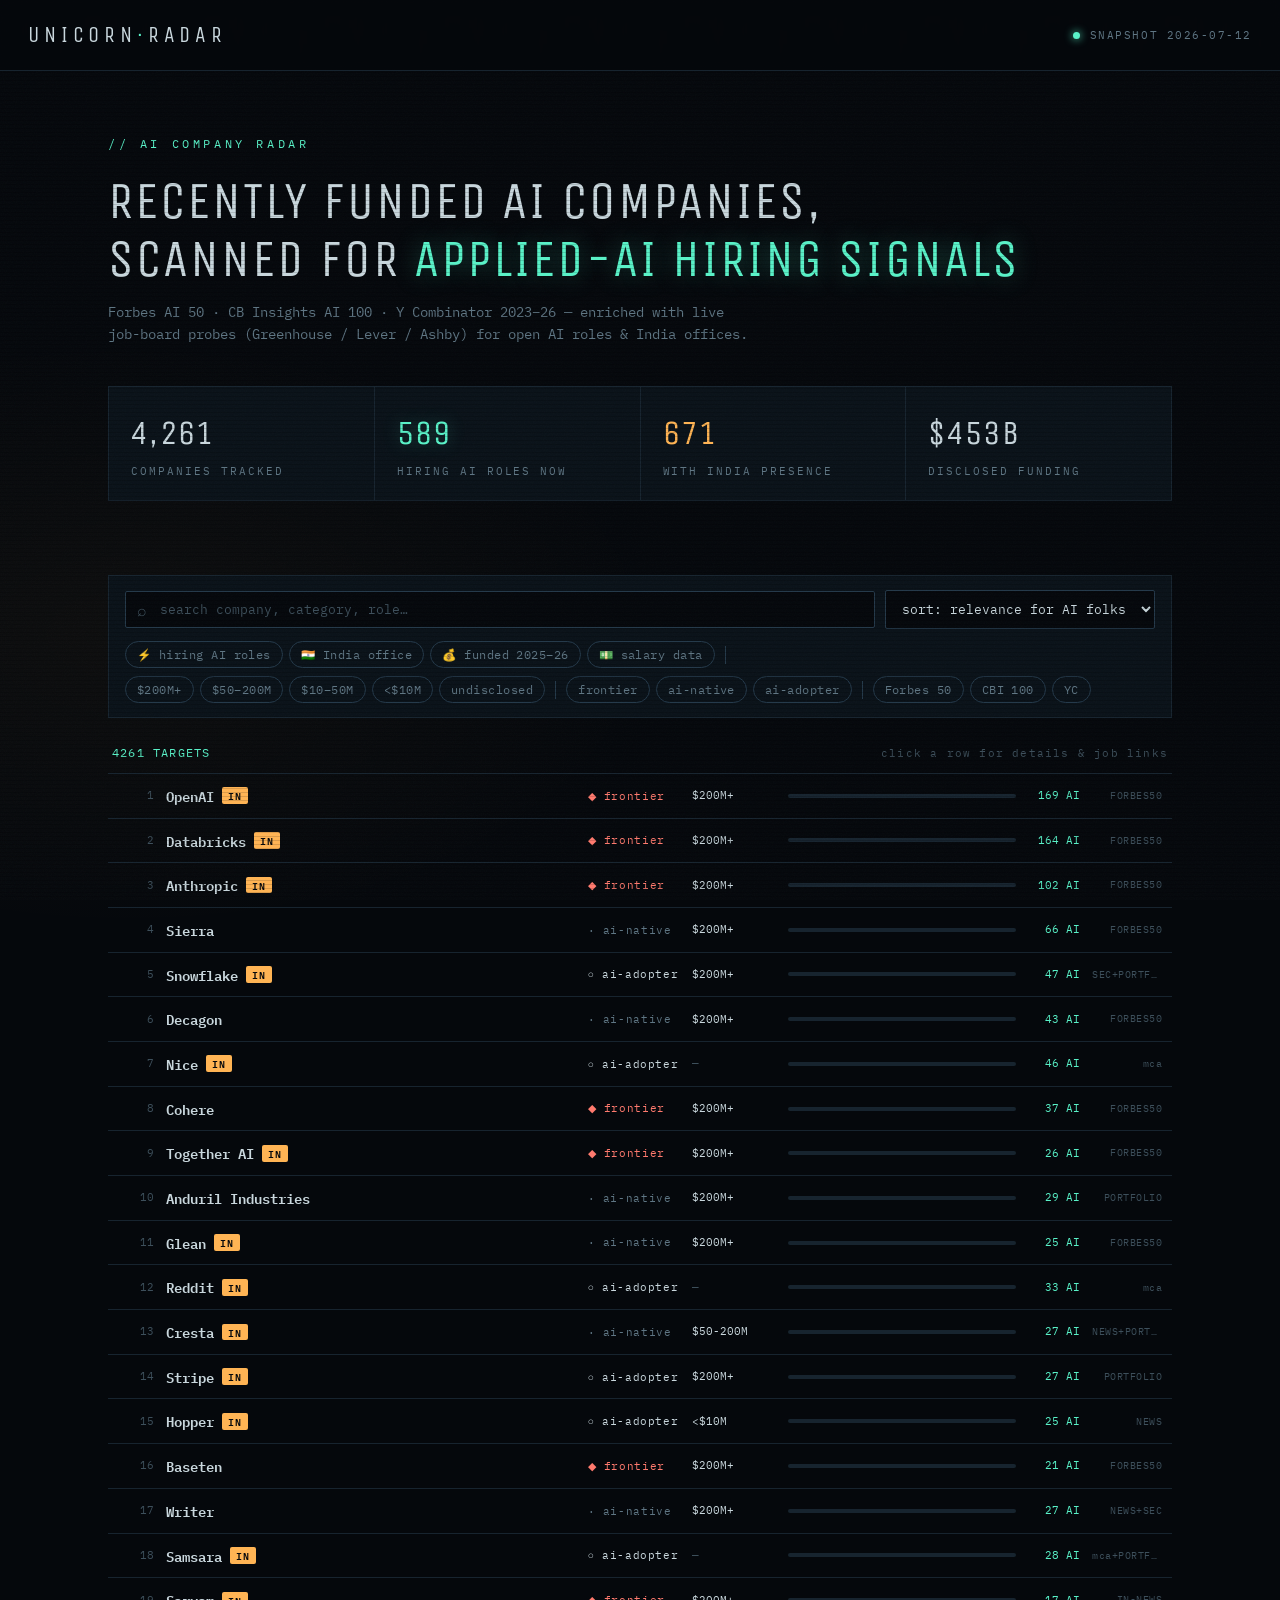
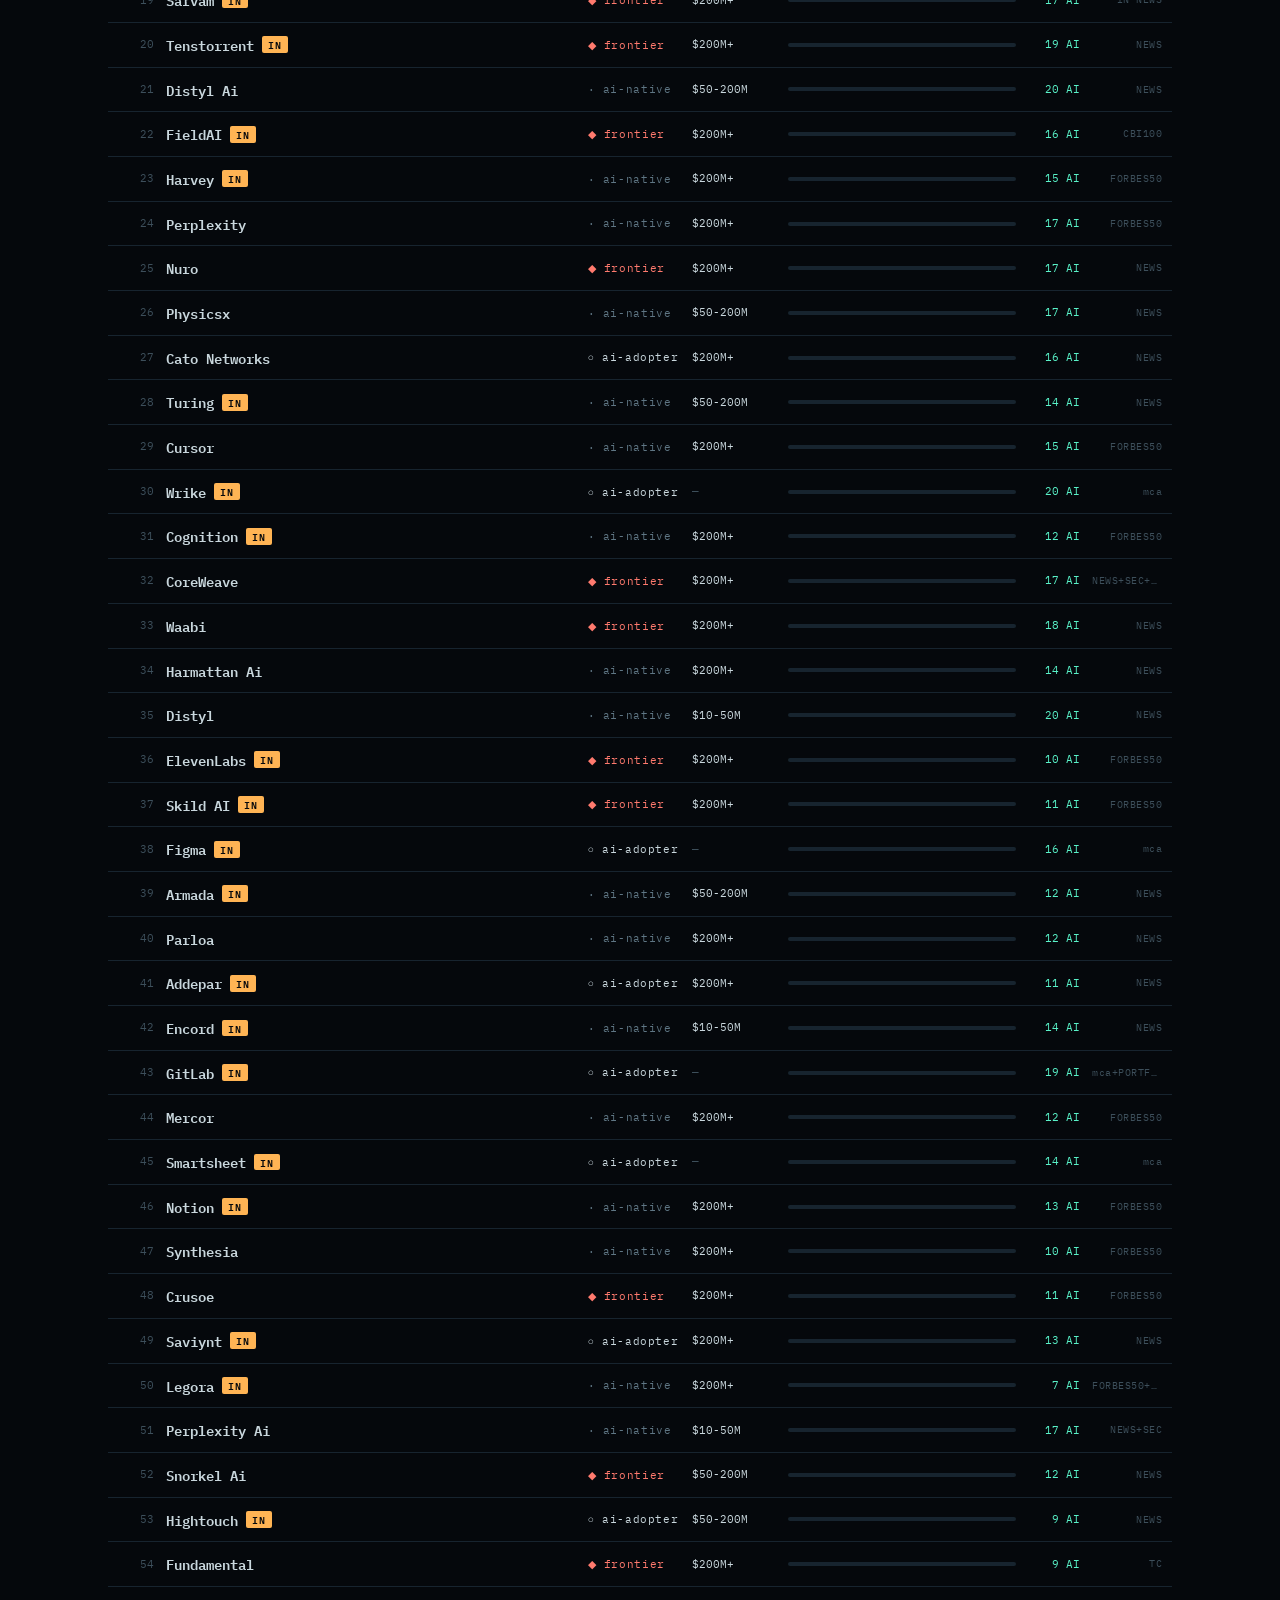
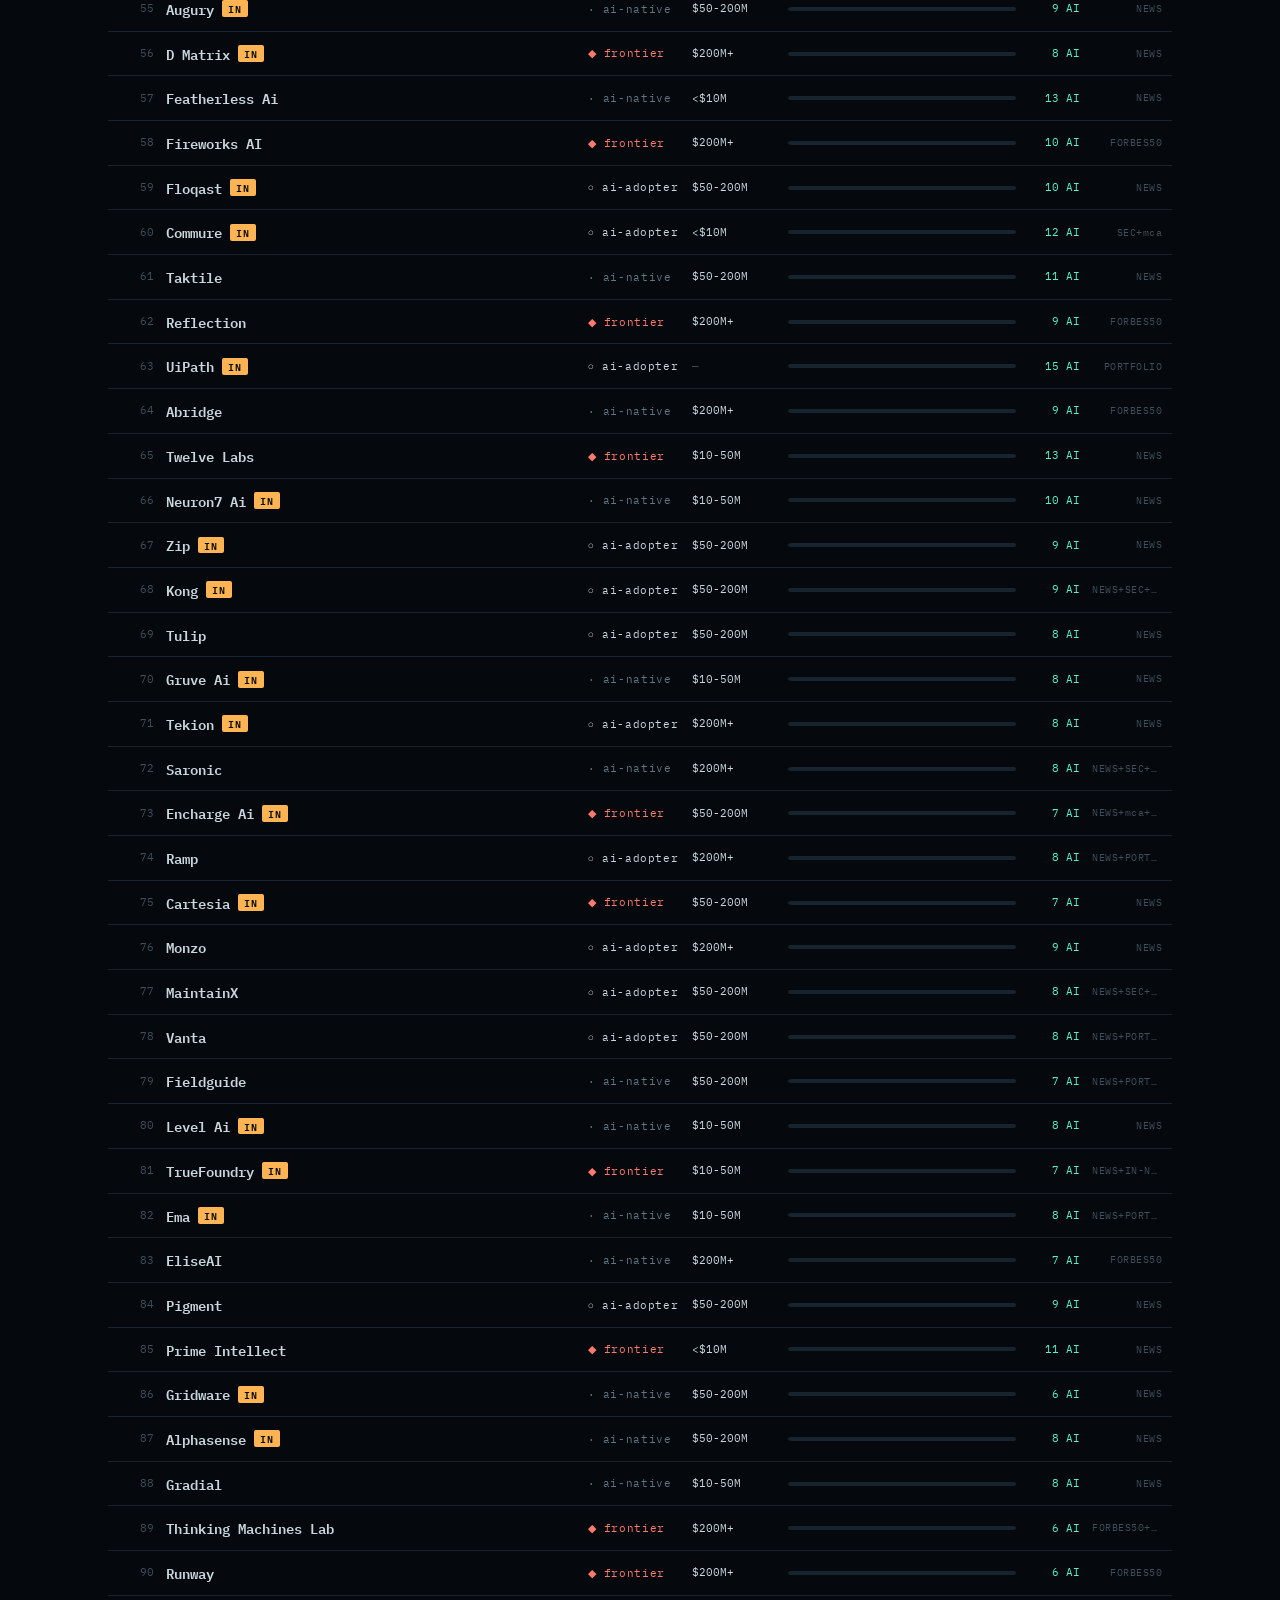
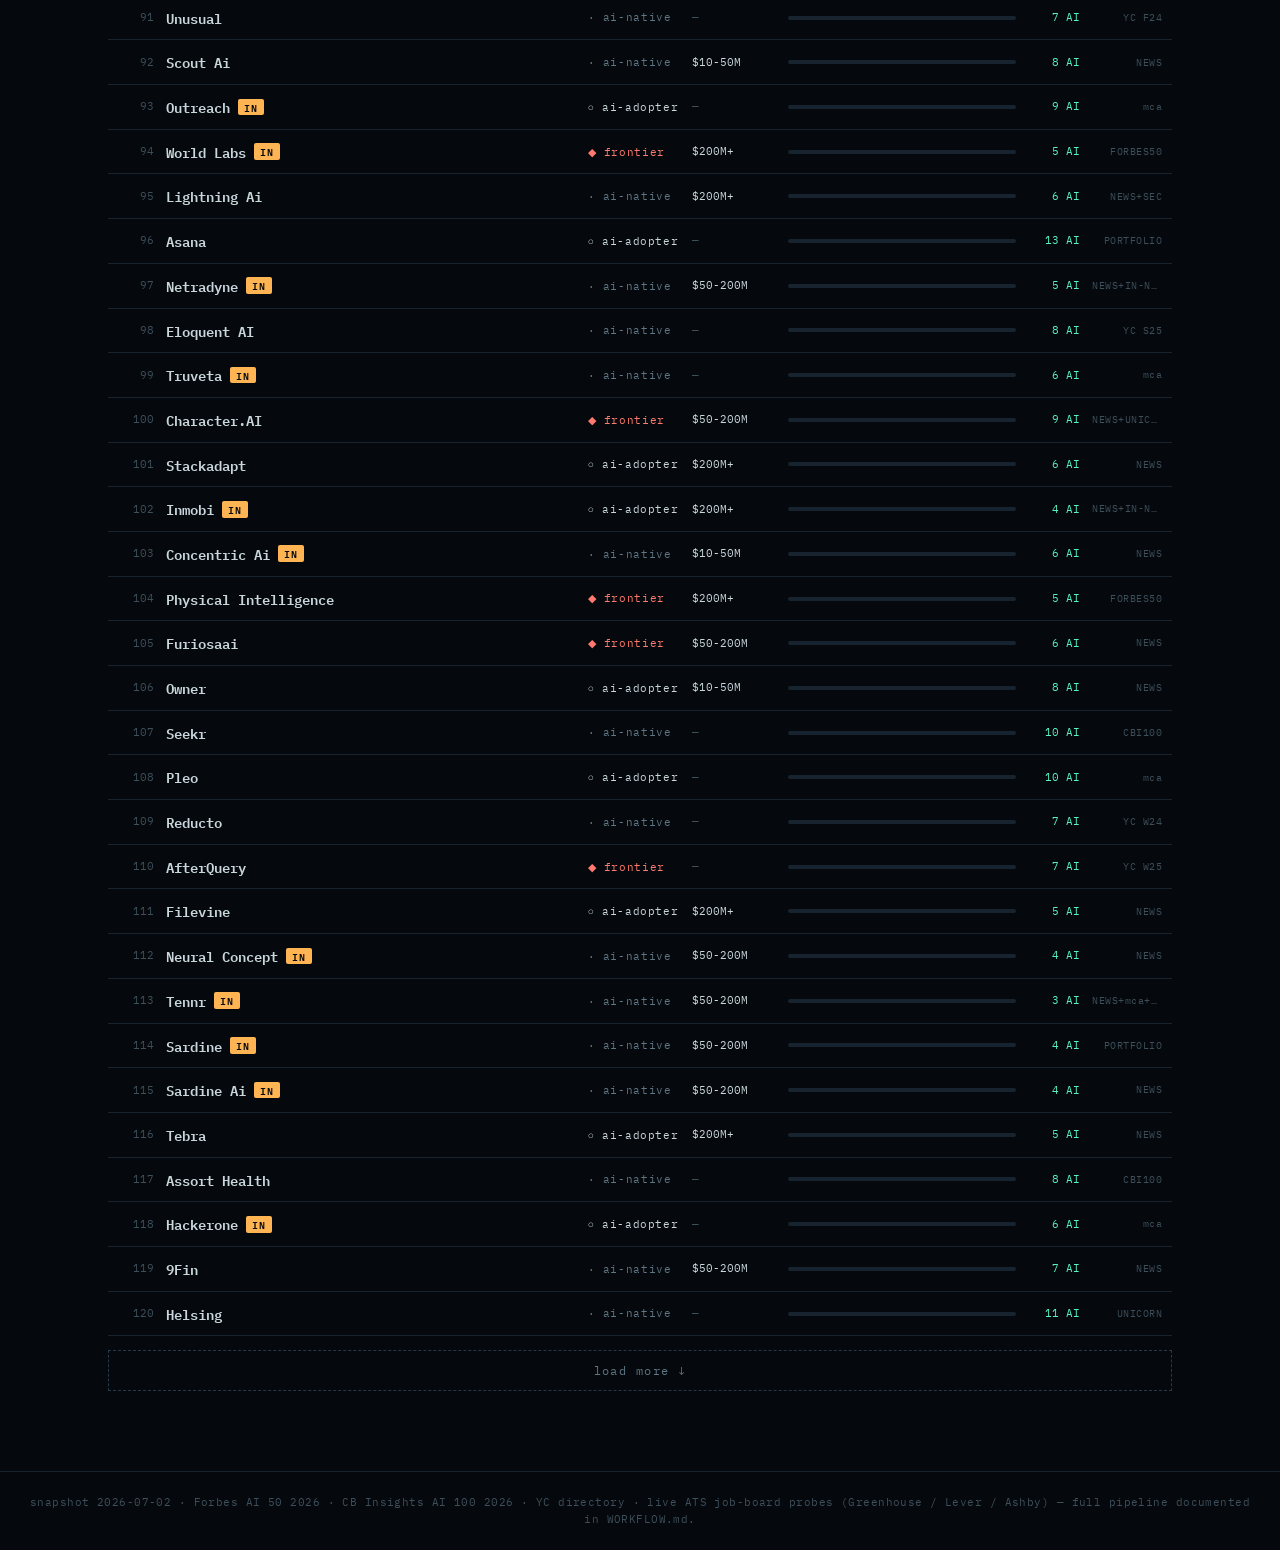
==== index.html @ 3db926ac "deploy 2026-07-12" ====
<!DOCTYPE html>
<html lang="en">
<head>
<meta charset="UTF-8">
<meta name="viewport" content="width=device-width, initial-scale=1.0">
<title>UNICORN·RADAR — funded AI companies, scanned for hiring signals</title>
<link rel="preconnect" href="https://fonts.googleapis.com">
<link rel="preconnect" href="https://fonts.gstatic.com" crossorigin>
<link href="https://fonts.googleapis.com/css2?family=Unica+One&family=IBM+Plex+Mono:ital,wght@0,300;0,400;0,500;0,600;1,400&display=swap" rel="stylesheet">
<link rel="stylesheet" href="style.css?v=af0b377">
</head>
<body>
<div class="grain" aria-hidden="true"></div>
<div class="scanline" aria-hidden="true"></div>

<header class="topbar">
  <div class="wordmark">UNICORN<span class="tick">·</span>RADAR</div>
  <div class="topbar-meta">
    <span class="pulse-dot" aria-hidden="true"></span>
    <span id="snapshot-stamp">SNAPSHOT —</span>
  </div>
</header>

<main>
  <section class="hero">
    <p class="hero-kicker">// AI COMPANY RADAR</p>
    <h1 class="hero-title">Recently funded AI companies,<br>scanned for <em>applied-AI hiring signals</em></h1>
    <p class="hero-sub">Forbes AI 50 · CB Insights AI 100 · Y Combinator 2023–26 — enriched with live
    job-board probes (Greenhouse / Lever / Ashby) for open AI roles &amp; India offices.</p>

    <div class="stats" id="stats">
      <div class="stat" style="--i:0"><div class="stat-num" data-stat="total">0</div><div class="stat-label">companies tracked</div></div>
      <div class="stat" style="--i:1"><div class="stat-num accent" data-stat="hiring_ai">0</div><div class="stat-label">hiring AI roles now</div></div>
      <div class="stat" style="--i:2"><div class="stat-num amber" data-stat="india">0</div><div class="stat-label">with India presence</div></div>
      <div class="stat" style="--i:3"><div class="stat-num" data-stat="funding">$0</div><div class="stat-label">disclosed funding</div></div>
    </div>
  </section>

  <section class="deck" aria-label="filters">
    <div class="deck-row">
      <div class="search-wrap">
        <span class="search-icon" aria-hidden="true">⌕</span>
        <input id="search" type="search" placeholder="search company, category, role…" autocomplete="off">
      </div>
      <select id="sort" aria-label="sort">
        <option value="relevance">sort: relevance for AI folks</option>
        <option value="ai_roles">sort: AI roles open</option>
        <option value="funding">sort: funding</option>
        <option value="recency">sort: freshest funding</option>
        <option value="open_roles">sort: total open roles</option>
        <option value="name">sort: name A–Z</option>
      </select>
    </div>
    <div class="deck-row chips" id="chips">
      <div class="chip-group" data-group="toggle">
        <button class="chip hot" data-key="hiring">⚡ hiring AI roles</button>
        <button class="chip amberchip" data-key="india">🇮🇳 India office</button>
        <button class="chip" data-key="fresh">💰 funded 2025–26</button>
        <button class="chip" data-key="salary">💵 salary data</button>
      </div>
      <span class="chip-sep"></span>
      <div class="chip-group" data-group="bracket">
        <button class="chip" data-key="$200M+">$200M+</button>
        <button class="chip" data-key="$50-200M">$50–200M</button>
        <button class="chip" data-key="$10-50M">$10–50M</button>
        <button class="chip" data-key="<$10M">&lt;$10M</button>
        <button class="chip" data-key="unknown">undisclosed</button>
      </div>
      <span class="chip-sep"></span>
      <div class="chip-group" data-group="tag">
        <button class="chip coral" data-key="frontier">frontier</button>
        <button class="chip" data-key="ai-native">ai-native</button>
        <button class="chip" data-key="ai-adopter">ai-adopter</button>
      </div>
      <span class="chip-sep"></span>
      <div class="chip-group" data-group="source">
        <button class="chip" data-key="forbes">Forbes 50</button>
        <button class="chip" data-key="cbinsights">CBI 100</button>
        <button class="chip" data-key="yc">YC</button>
      </div>
      <button class="chip clear" id="clear-filters" hidden>✕ clear</button>
    </div>
  </section>

  <section class="results">
    <div class="results-head">
      <span id="result-count">— targets</span>
      <span class="results-hint">click a row for details &amp; job links</span>
    </div>
    <ol id="list" class="list"></ol>
    <button id="more" class="more" hidden>load more ↓</button>
  </section>
</main>

<footer>
  <p>snapshot 2026-07-02 · Forbes AI 50 2026 · CB Insights AI 100 2026 · YC directory ·
  live ATS job-board probes (Greenhouse / Lever / Ashby) — full pipeline documented in WORKFLOW.md.</p>
</footer>

<script src="app.js?v=af0b377"></script>
</body>
</html>
---- style.css ----
/* UNICORN·RADAR — mission-control radar aesthetic */
:root {
  --bg: #05080c;
  --panel: #0a1219;
  --panel-2: #0d1721;
  --line: #17242f;
  --line-bright: #24394a;
  --text: #c9d7dd;
  --dim: #5f7684;
  --faint: #3d4f5b;
  --acc: #59f2c8;
  --acc-dim: #1e5d4e;
  --amber: #ffb454;
  --coral: #ff7a6e;
  --mono: "IBM Plex Mono", ui-monospace, monospace;
  --display: "Unica One", var(--mono);
}

* { box-sizing: border-box; margin: 0; padding: 0; }

html { color-scheme: dark; }

body {
  background: var(--bg);
  color: var(--text);
  font-family: var(--mono);
  font-size: 14px;
  line-height: 1.55;
  min-height: 100vh;
  background-image:
    radial-gradient(1200px 600px at 70% -10%, rgba(89, 242, 200, .055), transparent 60%),
    radial-gradient(900px 500px at 10% 10%, rgba(255, 180, 84, .035), transparent 60%);
}

/* atmosphere */
.grain {
  position: fixed; inset: 0; pointer-events: none; z-index: 3; opacity: .5;
  background-image: url("data:image/svg+xml,%3Csvg xmlns='http://www.w3.org/2000/svg' width='120' height='120'%3E%3Cfilter id='n'%3E%3CfeTurbulence type='fractalNoise' baseFrequency='0.9' numOctaves='2'/%3E%3C/filter%3E%3Crect width='120' height='120' filter='url(%23n)' opacity='0.05'/%3E%3C/svg%3E");
}
.scanline {
  position: fixed; inset: 0; pointer-events: none; z-index: 2;
  background: repeating-linear-gradient(0deg, transparent 0 3px, rgba(0,0,0,.14) 3px 4px);
}

/* top bar */
.topbar {
  display: flex; justify-content: space-between; align-items: center;
  padding: 18px 28px;
  border-bottom: 1px solid var(--line);
  position: sticky; top: 0; z-index: 5;
  background: color-mix(in srgb, var(--bg) 86%, transparent);
  backdrop-filter: blur(8px);
}
.wordmark {
  font-family: var(--display);
  font-size: 22px; letter-spacing: .22em; color: var(--text);
}
.wordmark .tick { color: var(--acc); }
.topbar-meta { display: flex; align-items: center; gap: 10px; color: var(--dim); font-size: 11px; letter-spacing: .14em; }
.pulse-dot {
  width: 7px; height: 7px; border-radius: 50%; background: var(--acc);
  box-shadow: 0 0 8px var(--acc);
  animation: pulse 2.2s ease-in-out infinite;
}
@keyframes pulse { 50% { opacity: .25; box-shadow: 0 0 2px var(--acc); } }

main { max-width: 1120px; margin: 0 auto; padding: 0 28px 80px; }

/* hero */
.hero { padding: 64px 0 40px; }
.hero-kicker {
  color: var(--acc); font-size: 12px; letter-spacing: .3em;
  animation: rise .6s ease both;
}
.hero-title {
  font-family: var(--display);
  font-weight: 400;
  font-size: clamp(30px, 4.6vw, 52px);
  line-height: 1.12;
  letter-spacing: .04em;
  margin: 18px 0 14px;
  text-transform: uppercase;
  animation: rise .6s .08s ease both;
}
.hero-title em {
  font-style: normal; color: var(--acc);
  text-shadow: 0 0 24px rgba(89, 242, 200, .35);
}
.hero-sub { color: var(--dim); max-width: 640px; animation: rise .6s .16s ease both; }

@keyframes rise { from { opacity: 0; transform: translateY(14px); } }

/* stats */
.stats {
  display: grid; grid-template-columns: repeat(4, 1fr); gap: 1px;
  background: var(--line); border: 1px solid var(--line);
  margin-top: 40px;
}
.stat {
  background: var(--panel); padding: 20px 22px;
  animation: rise .5s calc(.25s + var(--i) * .09s) ease both;
}
.stat-num {
  font-family: var(--display); font-size: 34px; letter-spacing: .04em;
  color: var(--text); font-variant-numeric: tabular-nums;
}
.stat-num.accent { color: var(--acc); text-shadow: 0 0 18px rgba(89,242,200,.3); }
.stat-num.amber { color: var(--amber); }
.stat-label { color: var(--dim); font-size: 11px; letter-spacing: .18em; text-transform: uppercase; margin-top: 4px; }

/* control deck */
.deck {
  border: 1px solid var(--line); background: var(--panel);
  padding: 14px 16px; margin-top: 34px;
  display: flex; flex-direction: column; gap: 12px;
}
.deck-row { display: flex; gap: 10px; align-items: center; flex-wrap: wrap; }
.search-wrap { position: relative; flex: 1; min-width: 220px; }
.search-icon { position: absolute; left: 12px; top: 50%; transform: translateY(-50%); color: var(--faint); font-size: 16px; }
input[type="search"], select {
  width: 100%; background: var(--bg); border: 1px solid var(--line-bright);
  color: var(--text); font-family: var(--mono); font-size: 13px;
  padding: 9px 12px 9px 34px; outline: none; border-radius: 2px;
  transition: border-color .18s, box-shadow .18s;
}
select { width: auto; padding-left: 12px; cursor: pointer; }
input[type="search"]:focus, select:focus {
  border-color: var(--acc); box-shadow: 0 0 0 1px var(--acc-dim), 0 0 18px rgba(89,242,200,.12);
}
input::placeholder { color: var(--faint); }

.chips { row-gap: 8px; }
.chip-group { display: flex; gap: 6px; flex-wrap: wrap; }
.chip-sep { width: 1px; height: 18px; background: var(--line-bright); }
.chip {
  background: transparent; border: 1px solid var(--line-bright); color: var(--dim);
  font-family: var(--mono); font-size: 11.5px; letter-spacing: .04em;
  padding: 5px 11px; cursor: pointer; border-radius: 999px;
  transition: all .16s;
}
.chip:hover { color: var(--text); border-color: var(--dim); }
.chip.on { color: var(--bg); background: var(--acc); border-color: var(--acc); font-weight: 600; }
.chip.amberchip.on { background: var(--amber); border-color: var(--amber); }
.chip.coral.on { background: var(--coral); border-color: var(--coral); }
.chip.clear { border-color: transparent; color: var(--coral); }

/* results */
.results { margin-top: 26px; }
.results-head {
  display: flex; justify-content: space-between; align-items: baseline;
  padding: 0 4px 10px; color: var(--dim); font-size: 12px; letter-spacing: .1em;
}
#result-count { color: var(--acc); }
.results-hint { color: var(--faint); font-size: 11px; }

.list { list-style: none; border-top: 1px solid var(--line); }
.row {
  border-bottom: 1px solid var(--line);
  animation: rise .35s ease both;
}
.row-main {
  display: grid;
  grid-template-columns: 34px minmax(150px, 1.4fr) 92px 84px minmax(120px, 1fr) 70px;
  gap: 12px; align-items: center;
  padding: 11px 10px;
  cursor: pointer;
  transition: background .15s, box-shadow .15s;
  border-left: 2px solid transparent;
}
.row-main:hover {
  background: var(--panel);
  border-left-color: var(--acc);
  box-shadow: inset 0 0 30px rgba(89,242,200,.03);
}
.row.open .row-main { background: var(--panel-2); border-left-color: var(--acc); }

.rank { color: var(--faint); font-size: 11px; text-align: right; }
.cname { display: flex; align-items: center; gap: 8px; min-width: 0; }
.cname b { font-weight: 600; color: var(--text); white-space: nowrap; overflow: hidden; text-overflow: ellipsis; }
.badge-in {
  font-size: 9.5px; letter-spacing: .08em; color: var(--bg); background: var(--amber);
  padding: 1px 6px; border-radius: 2px; font-weight: 600; flex: none;
}
.tag { font-size: 10.5px; letter-spacing: .06em; }
.tag.frontier { color: var(--coral); }
.tag.ai-native { color: var(--dim); }
.bracket { font-size: 11px; color: var(--text); }
.bracket.b-unknown { color: var(--faint); }

.signal { display: flex; align-items: center; gap: 8px; }
.signal-bar { flex: 1; height: 4px; background: var(--line); border-radius: 2px; overflow: hidden; }
.signal-fill {
  height: 100%; background: linear-gradient(90deg, var(--acc-dim), var(--acc));
  box-shadow: 0 0 8px rgba(89,242,200,.5); border-radius: 2px;
}
.signal-n { font-size: 11px; color: var(--acc); min-width: 56px; text-align: right; }
.signal-n.zero { color: var(--faint); }
.src { color: var(--faint); font-size: 10px; letter-spacing: .05em; text-align: right; white-space: nowrap; overflow: hidden; text-overflow: ellipsis; }

/* row detail */
.row-detail {
  display: none;
  padding: 4px 12px 18px 56px;
  color: var(--dim); font-size: 12.5px;
}
.row.open .row-detail { display: block; animation: rise .25s ease both; }
.row-detail .desc { color: var(--text); max-width: 720px; }
.row-detail .meta-line { margin-top: 6px; color: var(--dim); }
.row-detail .roles { margin-top: 8px; color: var(--acc); max-width: 720px; }
.row-detail .actions { margin-top: 12px; display: flex; gap: 10px; flex-wrap: wrap; }
.btn {
  display: inline-block; text-decoration: none;
  font-family: var(--mono); font-size: 11.5px; letter-spacing: .08em;
  padding: 7px 14px; border-radius: 2px;
  border: 1px solid var(--acc); color: var(--acc);
  transition: all .15s;
}
.btn:hover { background: var(--acc); color: var(--bg); box-shadow: 0 0 18px rgba(89,242,200,.35); }
.btn.ghost { border-color: var(--line-bright); color: var(--dim); }
.btn.ghost:hover { background: var(--panel-2); color: var(--text); box-shadow: none; }

.more {
  display: block; width: 100%; margin-top: 14px;
  background: transparent; border: 1px dashed var(--line-bright); color: var(--dim);
  font-family: var(--mono); font-size: 12px; letter-spacing: .12em;
  padding: 12px; cursor: pointer; transition: all .15s;
}
.more:hover { color: var(--acc); border-color: var(--acc-dim); }

.empty { padding: 48px 0; text-align: center; color: var(--faint); letter-spacing: .1em; }

footer {
  border-top: 1px solid var(--line);
  padding: 22px 28px; color: var(--faint); font-size: 11px; letter-spacing: .04em;
  text-align: center;
}
footer a { color: var(--dim); }

@media (max-width: 760px) {
  .stats { grid-template-columns: repeat(2, 1fr); }
  .row-main { grid-template-columns: 24px 1fr 90px; }
  .tag, .src { display: none; }
  .signal { grid-column: 2 / -1; }
  .row-detail { padding-left: 14px; }
  .hero { padding-top: 40px; }
}
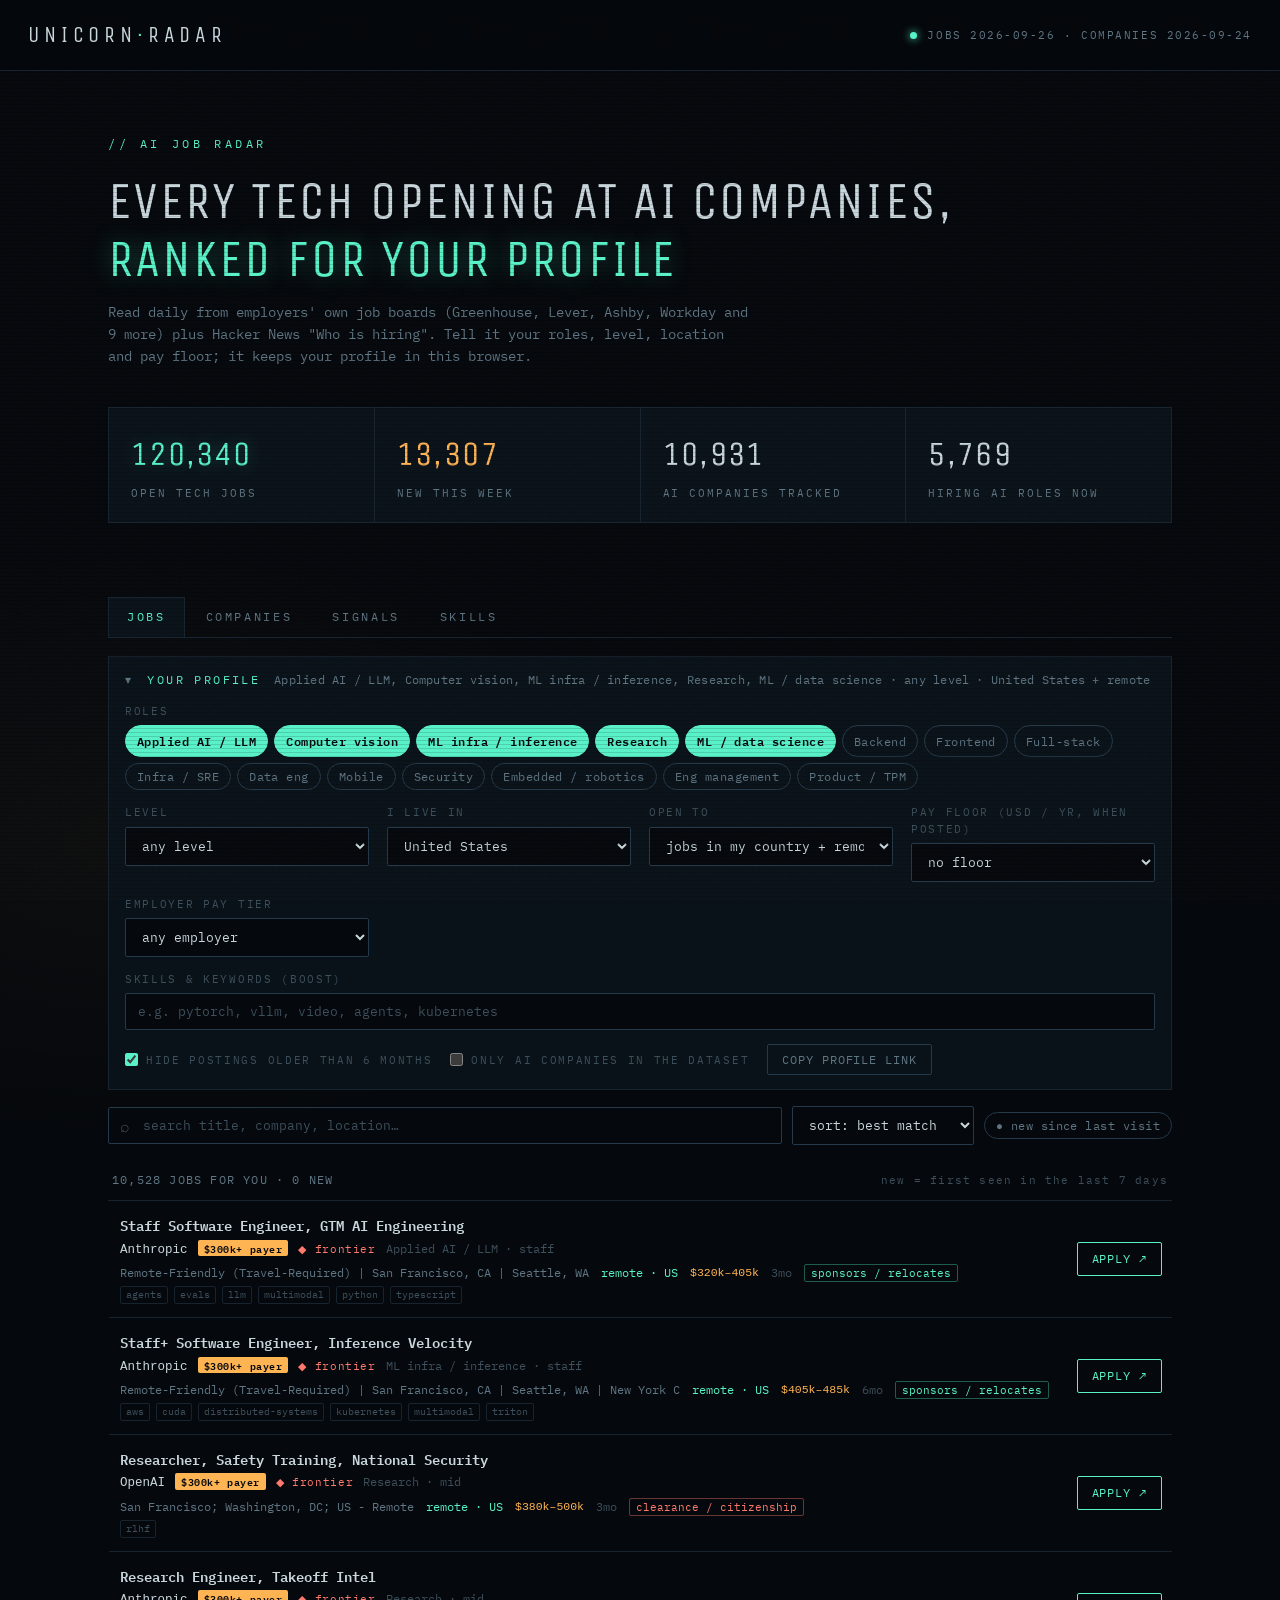
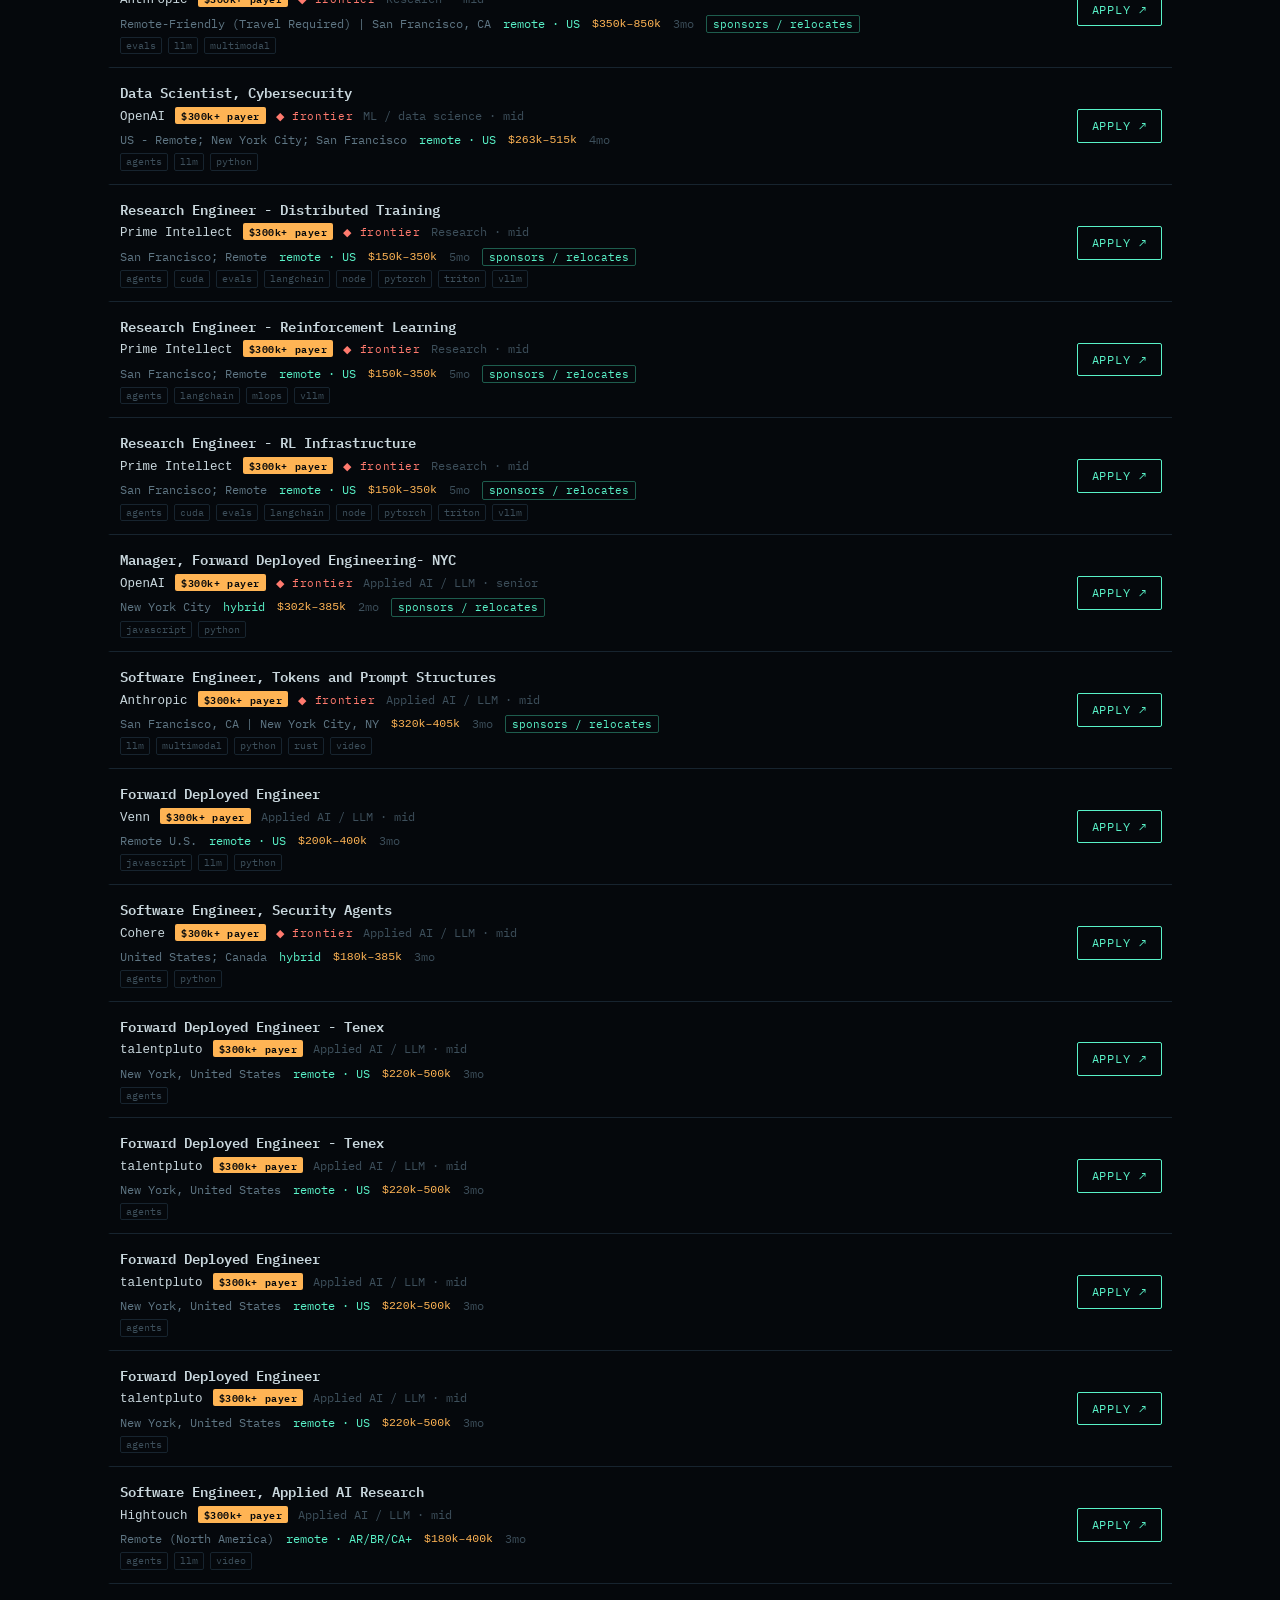
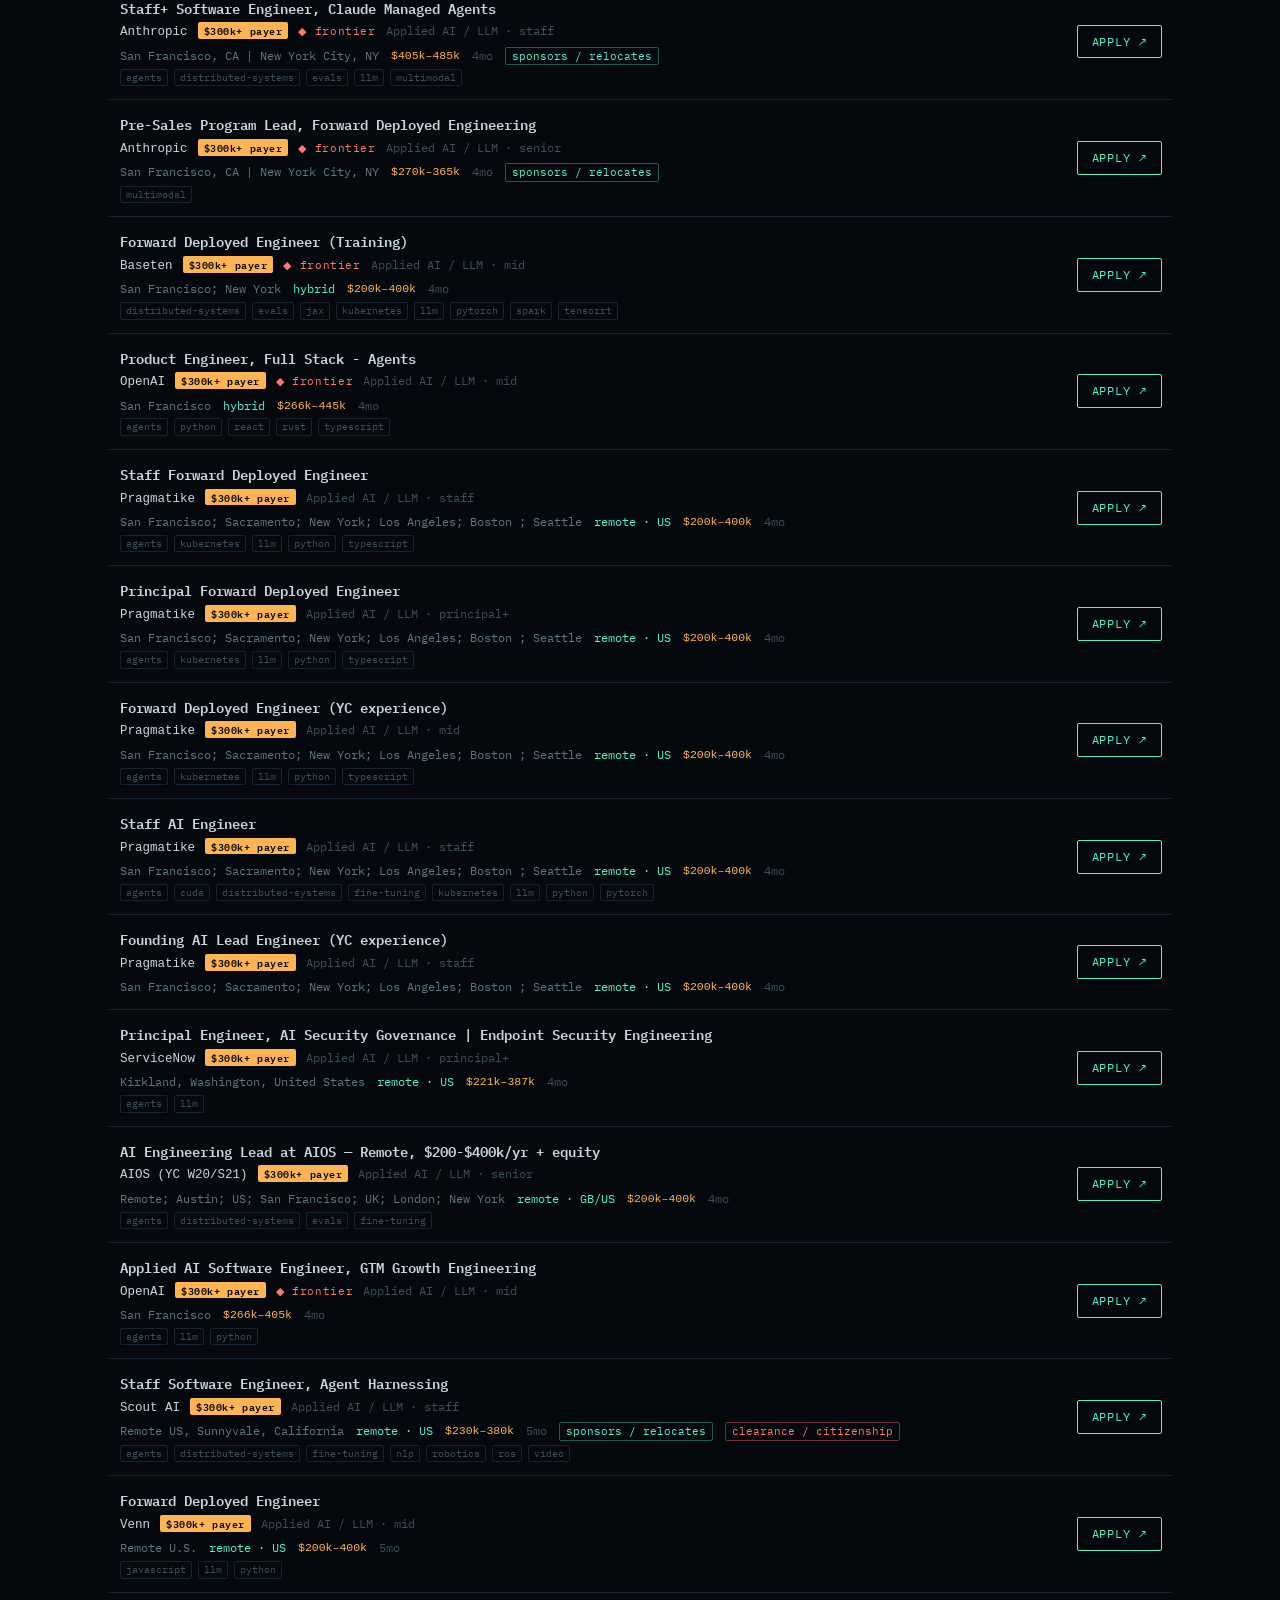
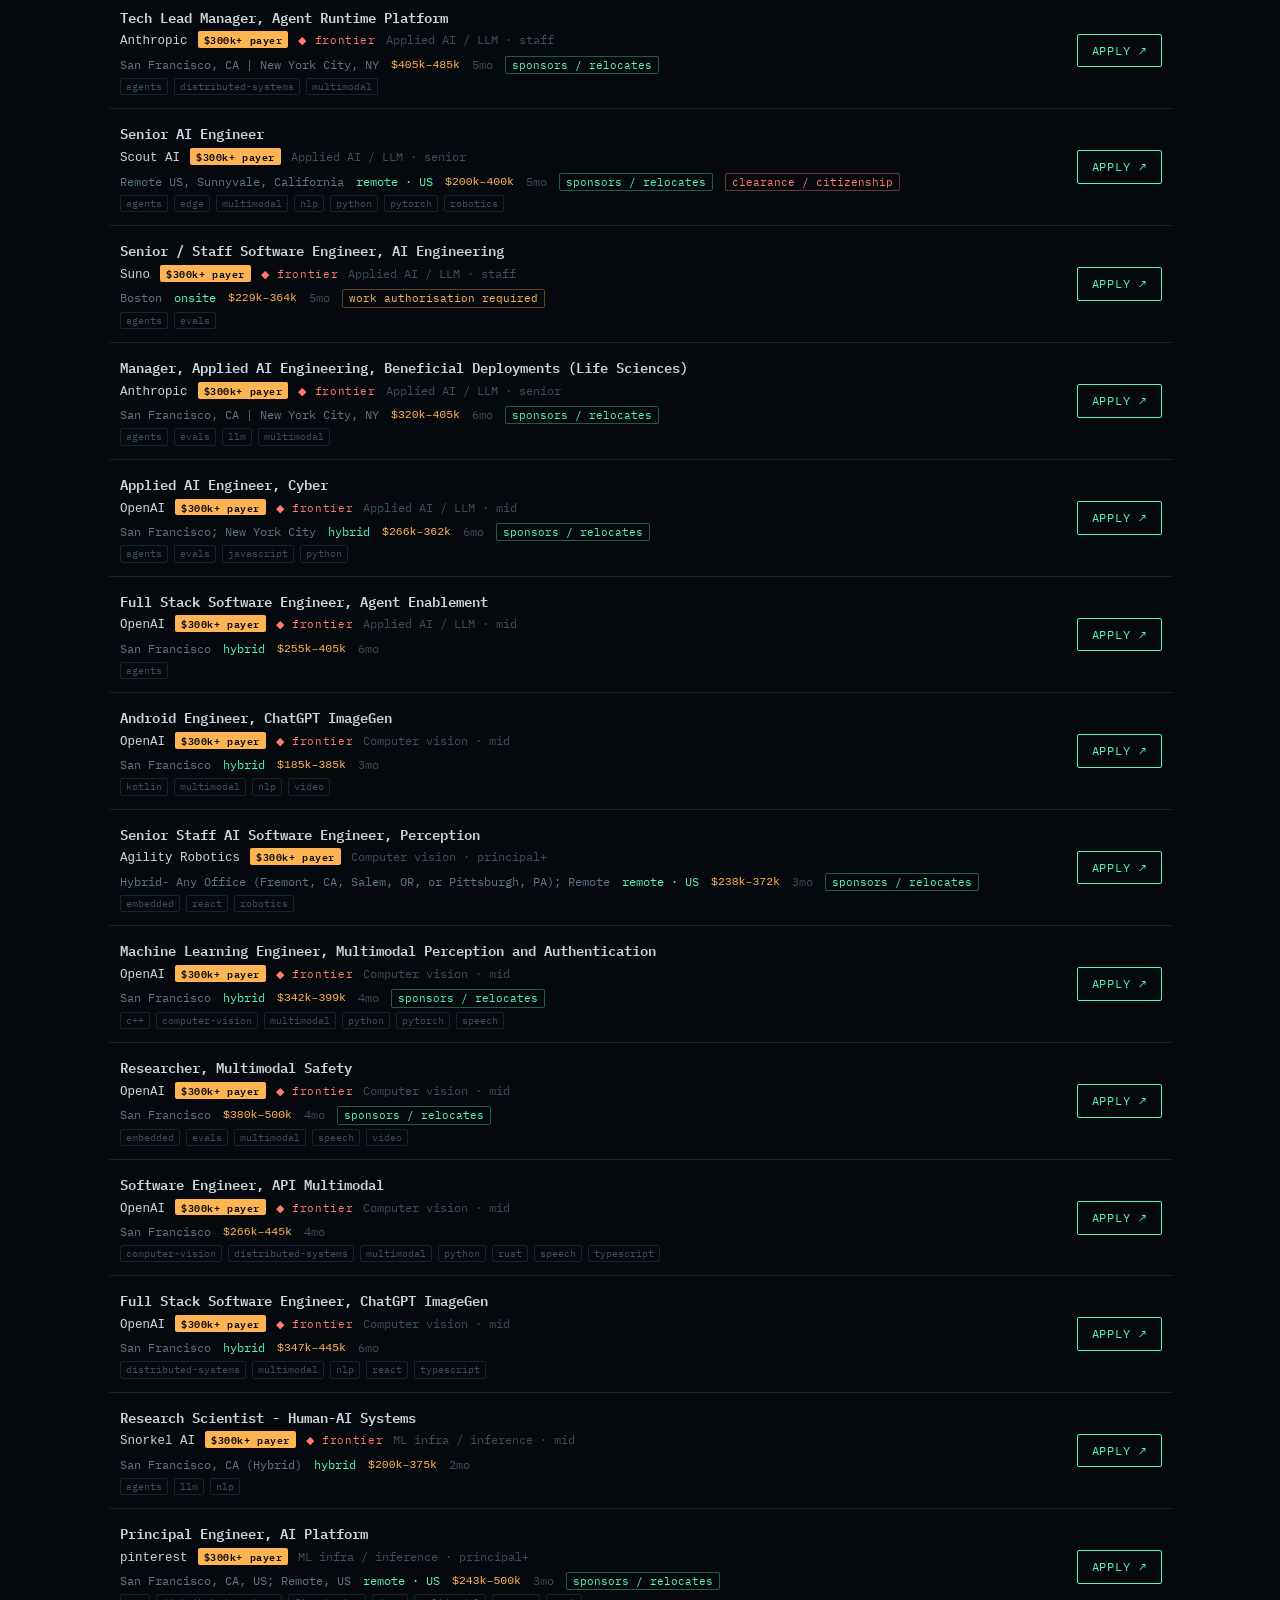
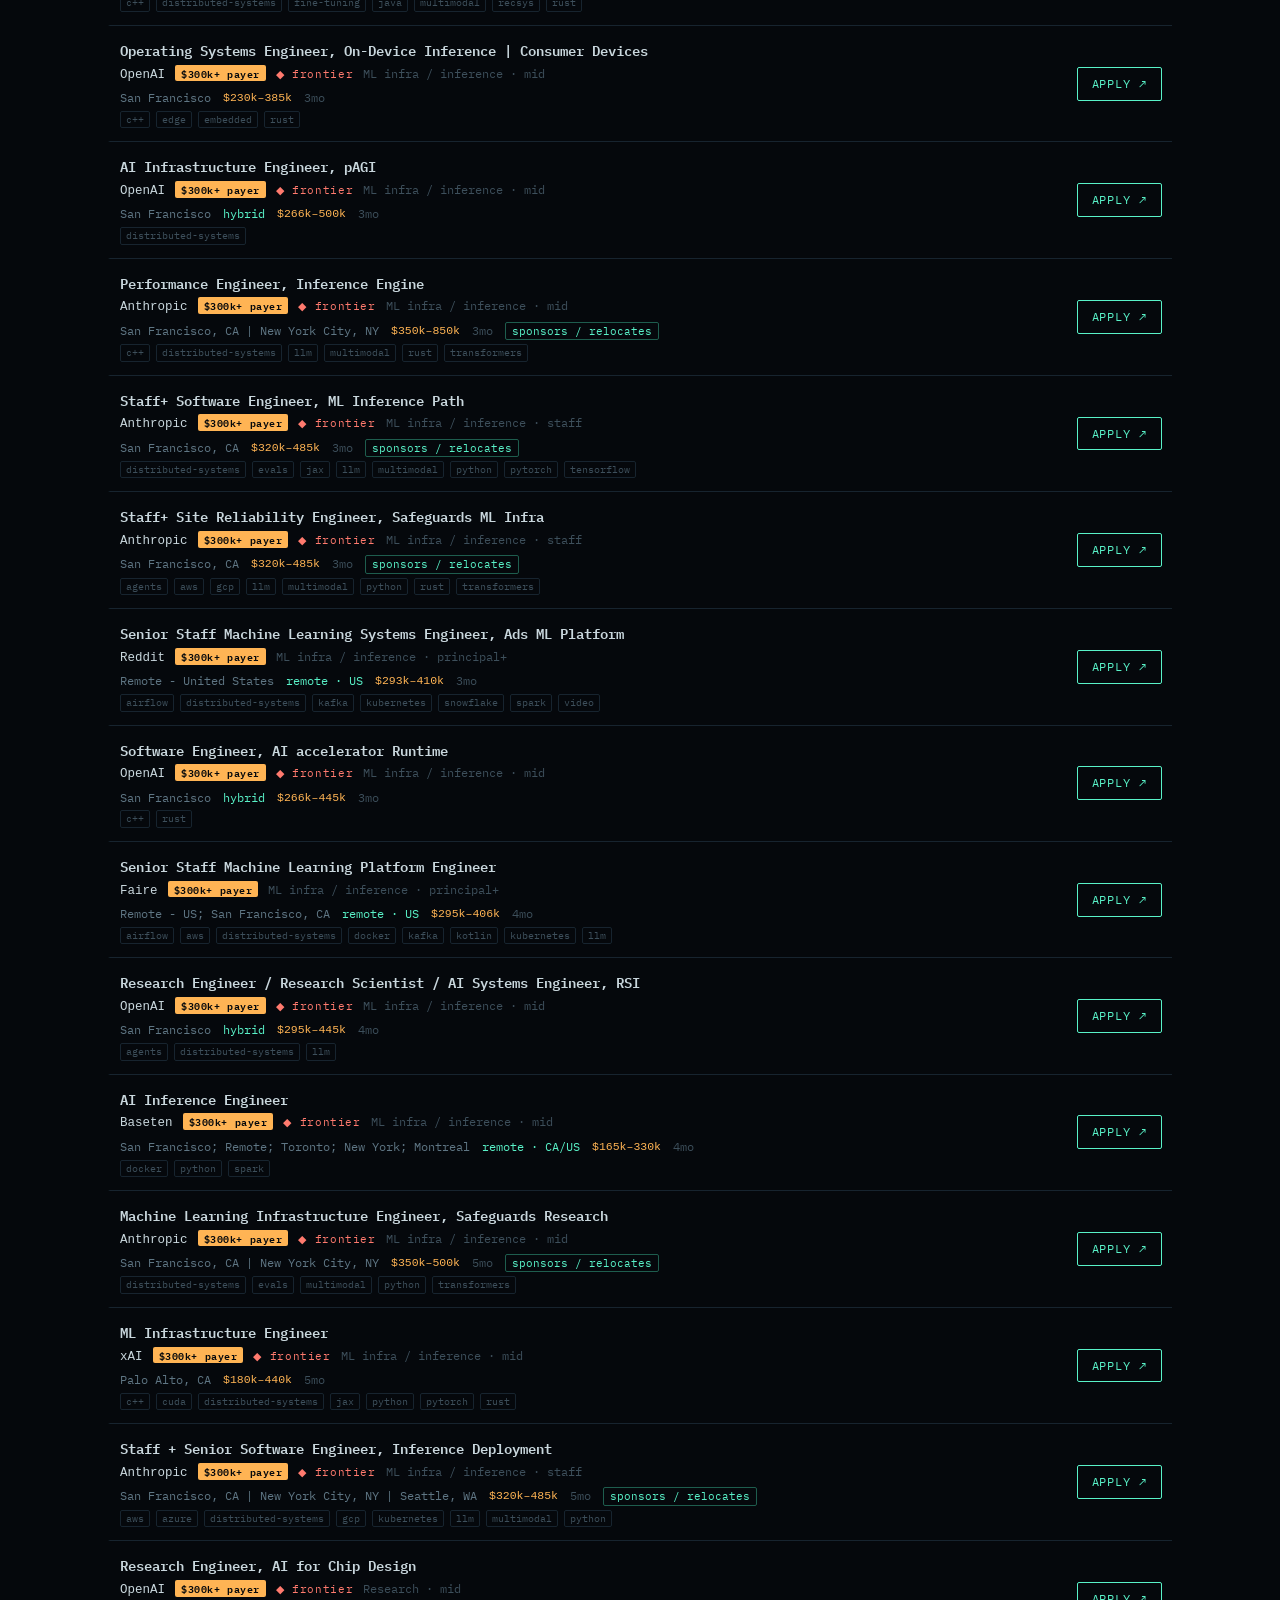
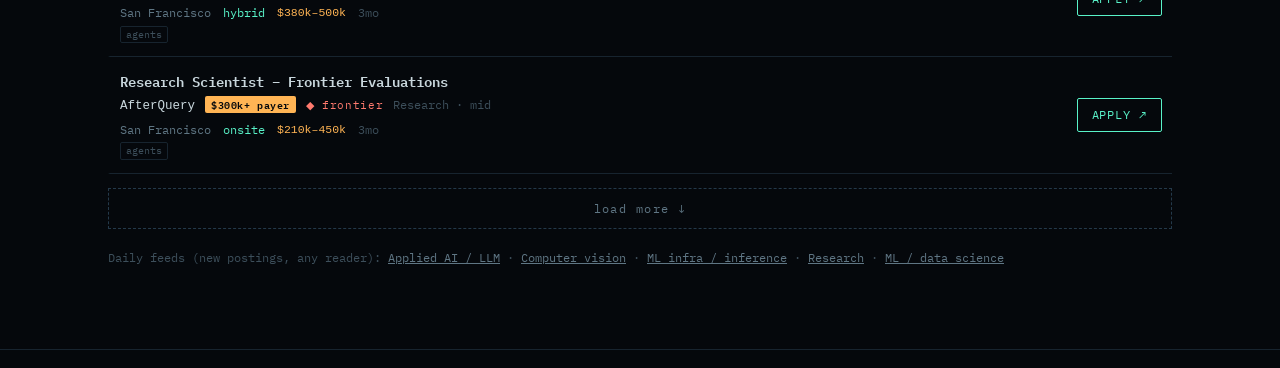
==== commit 367f7b44: "daily jobs 2026-09-26" ====
--- a/index.html
+++ b/index.html
@@ -3,11 +3,20 @@
 <head>
 <meta charset="UTF-8">
 <meta name="viewport" content="width=device-width, initial-scale=1.0">
-<title>UNICORN·RADAR — funded AI companies, scanned for hiring signals</title>
+<title>UNICORN·RADAR — live tech jobs at AI companies, ranked for you</title>
 <link rel="preconnect" href="https://fonts.googleapis.com">
 <link rel="preconnect" href="https://fonts.gstatic.com" crossorigin>
 <link href="https://fonts.googleapis.com/css2?family=Unica+One&family=IBM+Plex+Mono:ital,wght@0,300;0,400;0,500;0,600;1,400&display=swap" rel="stylesheet">
-<link rel="stylesheet" href="style.css?v=af0b377">
+<link rel="stylesheet" href="style.css?v=c900c6c">
+<link rel="alternate" type="application/atom+xml" title="New AI engineering jobs" href="feeds/ai-applied.xml">
+<!-- Google Analytics (GA4) -->
+<script async src="https://www.googletagmanager.com/gtag/js?id=G-VEELEGZECG"></script>
+<script>
+  window.dataLayer = window.dataLayer || [];
+  function gtag(){dataLayer.push(arguments);}
+  gtag('js', new Date());
+  gtag('config', 'G-VEELEGZECG');
+</script>
 </head>
 <body>
 <div class="grain" aria-hidden="true"></div>
@@ -23,80 +32,206 @@
 
 <main>
   <section class="hero">
-    <p class="hero-kicker">// AI COMPANY RADAR</p>
-    <h1 class="hero-title">Recently funded AI companies,<br>scanned for <em>applied-AI hiring signals</em></h1>
-    <p class="hero-sub">Forbes AI 50 · CB Insights AI 100 · Y Combinator 2023–26 — enriched with live
-    job-board probes (Greenhouse / Lever / Ashby) for open AI roles &amp; India offices.</p>
+    <p class="hero-kicker">// AI JOB RADAR</p>
+    <h1 class="hero-title">Every tech opening at AI companies,<br><em>ranked for your profile</em></h1>
+    <p class="hero-sub">Read daily from employers' own job boards (Greenhouse, Lever, Ashby, Workday and 9 more) plus
+    Hacker News "Who is hiring". Tell it your roles, level, location and pay floor; it keeps your profile in this browser.</p>
 
     <div class="stats" id="stats">
-      <div class="stat" style="--i:0"><div class="stat-num" data-stat="total">0</div><div class="stat-label">companies tracked</div></div>
-      <div class="stat" style="--i:1"><div class="stat-num accent" data-stat="hiring_ai">0</div><div class="stat-label">hiring AI roles now</div></div>
-      <div class="stat" style="--i:2"><div class="stat-num amber" data-stat="india">0</div><div class="stat-label">with India presence</div></div>
-      <div class="stat" style="--i:3"><div class="stat-num" data-stat="funding">$0</div><div class="stat-label">disclosed funding</div></div>
-    </div>
-  </section>
-
-  <section class="deck" aria-label="filters">
-    <div class="deck-row">
+      <div class="stat" style="--i:0"><div class="stat-num accent" data-stat="jobs">0</div><div class="stat-label">open tech jobs</div></div>
+      <div class="stat" style="--i:1"><div class="stat-num amber" data-stat="jobs_new_7d">0</div><div class="stat-label">new this week</div></div>
+      <div class="stat" style="--i:2"><div class="stat-num" data-stat="total">0</div><div class="stat-label">AI companies tracked</div></div>
+      <div class="stat" style="--i:3"><div class="stat-num" data-stat="hiring_ai">0</div><div class="stat-label">hiring AI roles now</div></div>
+    </div>
+  </section>
+
+  <nav class="tabs" role="tablist" aria-label="views">
+    <a href="#jobs" class="tab" role="tab" data-view="jobs">JOBS</a>
+    <a href="#companies" class="tab" role="tab" data-view="companies">COMPANIES</a>
+    <a href="#signals" class="tab" role="tab" data-view="signals">SIGNALS</a>
+    <a href="#skills" class="tab" role="tab" data-view="skills">SKILLS</a>
+  </nav>
+
+  <!-- ── JOBS ─────────────────────────────────────────────────────────── -->
+  <section class="view" id="view-jobs" hidden>
+    <details class="deck profile" id="profile" open>
+      <summary><span>YOUR PROFILE</span><span class="profile-sum" id="profile-sum"></span></summary>
+      <div class="pf-grid">
+        <div class="pf-field pf-wide">
+          <label>Roles</label>
+          <div class="chip-group" id="pf-families"></div>
+        </div>
+        <div class="pf-field">
+          <label for="pf-level">Level</label>
+          <select id="pf-level">
+            <option value="0">any level</option>
+            <option value="2">mid and up</option>
+            <option value="3">senior and up</option>
+            <option value="4">staff and up</option>
+            <option value="5">principal / director and up</option>
+          </select>
+        </div>
+        <div class="pf-field">
+          <label for="pf-home">I live in</label>
+          <select id="pf-home"></select>
+        </div>
+        <div class="pf-field">
+          <label for="pf-where">Open to</label>
+          <select id="pf-where">
+            <option value="home">jobs in my country + remote</option>
+            <option value="relocate">relocating abroad (needs sponsorship)</option>
+            <option value="remote">remote only</option>
+            <option value="anywhere">anywhere, no filter</option>
+          </select>
+        </div>
+        <div class="pf-field">
+          <label for="pf-pay">Pay floor (USD / yr, when posted)</label>
+          <select id="pf-pay">
+            <option value="0">no floor</option>
+            <option value="100000">$100k+</option>
+            <option value="150000">$150k+</option>
+            <option value="200000">$200k+</option>
+            <option value="250000">$250k+</option>
+            <option value="300000">$300k+</option>
+          </select>
+        </div>
+        <div class="pf-field">
+          <label for="pf-tier">Employer pay tier</label>
+          <select id="pf-tier">
+            <option value="">any employer</option>
+            <option value="mid">pays $150k+ (posted bands)</option>
+            <option value="high">pays $220k+</option>
+            <option value="top">pays $300k+</option>
+          </select>
+        </div>
+        <div class="pf-field pf-wide">
+          <label for="pf-skills">Skills &amp; keywords (boost)</label>
+          <input id="pf-skills" type="text" placeholder="e.g. pytorch, vllm, video, agents, kubernetes" autocomplete="off">
+        </div>
+        <div class="pf-field pf-wide pf-checks">
+          <label class="check"><input type="checkbox" id="pf-noghost"> hide postings older than 6 months</label>
+          <label class="check"><input type="checkbox" id="pf-aionly"> only AI companies in the dataset</label>
+          <button class="btn ghost" id="pf-share" type="button">COPY PROFILE LINK</button>
+        </div>
+      </div>
+    </details>
+
+    <div class="deck-row jobs-bar">
       <div class="search-wrap">
         <span class="search-icon" aria-hidden="true">⌕</span>
-        <input id="search" type="search" placeholder="search company, category, role…" autocomplete="off">
-      </div>
-      <select id="sort" aria-label="sort">
-        <option value="relevance">sort: relevance for AI folks</option>
-        <option value="ai_roles">sort: AI roles open</option>
-        <option value="funding">sort: funding</option>
-        <option value="recency">sort: freshest funding</option>
-        <option value="open_roles">sort: total open roles</option>
-        <option value="name">sort: name A–Z</option>
+        <input id="job-search" type="search" placeholder="search title, company, location…" autocomplete="off">
+      </div>
+      <select id="job-sort" aria-label="sort jobs">
+        <option value="match">sort: best match</option>
+        <option value="new">sort: newest</option>
+        <option value="pay">sort: highest pay</option>
       </select>
-    </div>
-    <div class="deck-row chips" id="chips">
-      <div class="chip-group" data-group="toggle">
-        <button class="chip hot" data-key="hiring">⚡ hiring AI roles</button>
-        <button class="chip amberchip" data-key="india">🇮🇳 India office</button>
-        <button class="chip" data-key="fresh">💰 funded 2025–26</button>
-        <button class="chip" data-key="salary">💵 salary data</button>
-      </div>
-      <span class="chip-sep"></span>
-      <div class="chip-group" data-group="bracket">
-        <button class="chip" data-key="$200M+">$200M+</button>
-        <button class="chip" data-key="$50-200M">$50–200M</button>
-        <button class="chip" data-key="$10-50M">$10–50M</button>
-        <button class="chip" data-key="<$10M">&lt;$10M</button>
-        <button class="chip" data-key="unknown">undisclosed</button>
-      </div>
-      <span class="chip-sep"></span>
-      <div class="chip-group" data-group="tag">
-        <button class="chip coral" data-key="frontier">frontier</button>
-        <button class="chip" data-key="ai-native">ai-native</button>
-        <button class="chip" data-key="ai-adopter">ai-adopter</button>
-      </div>
-      <span class="chip-sep"></span>
-      <div class="chip-group" data-group="source">
-        <button class="chip" data-key="forbes">Forbes 50</button>
-        <button class="chip" data-key="cbinsights">CBI 100</button>
-        <button class="chip" data-key="yc">YC</button>
-      </div>
-      <button class="chip clear" id="clear-filters" hidden>✕ clear</button>
-    </div>
-  </section>
-
-  <section class="results">
-    <div class="results-head">
-      <span id="result-count">— targets</span>
-      <span class="results-hint">click a row for details &amp; job links</span>
-    </div>
-    <ol id="list" class="list"></ol>
-    <button id="more" class="more" hidden>load more ↓</button>
+      <button class="chip hot" id="new-only" type="button">● new since last visit</button>
+    </div>
+
+    <div class="results">
+      <div class="results-head">
+        <span id="job-count">— jobs</span>
+        <span class="results-hint" id="job-hint"></span>
+      </div>
+      <ol id="job-list" class="list jobs"></ol>
+      <button id="job-more" class="more" hidden>load more ↓</button>
+      <p class="feeds" id="feeds"></p>
+    </div>
+  </section>
+
+  <!-- ── COMPANIES ─────────────────────────────────────────────────────── -->
+  <section class="view" id="view-companies" hidden>
+    <div class="deck">
+      <div class="deck-row">
+        <div class="search-wrap">
+          <span class="search-icon" aria-hidden="true">⌕</span>
+          <input id="search" type="search" placeholder="search company, category, role…" autocomplete="off">
+        </div>
+        <select id="sort" aria-label="sort">
+          <option value="relevance">sort: relevance for AI folks</option>
+          <option value="ai_roles">sort: AI roles open</option>
+          <option value="pay_top">sort: posted pay (top of band)</option>
+          <option value="tech_delta_7d">sort: hiring momentum (7 days)</option>
+          <option value="funding">sort: funding</option>
+          <option value="recency">sort: freshest funding</option>
+          <option value="open_roles">sort: total open roles</option>
+          <option value="name">sort: name A–Z</option>
+        </select>
+      </div>
+      <div class="deck-row chips" id="chips">
+        <div class="chip-group" data-group="toggle">
+          <button class="chip hot" data-key="hiring">⚡ hiring AI roles</button>
+          <button class="chip amberchip" data-key="india">🇮🇳 India office</button>
+          <button class="chip" data-key="fresh">💰 funded 2025–26</button>
+          <button class="chip" data-key="paytop">💵 pays $220k+</button>
+        </div>
+        <span class="chip-sep"></span>
+        <div class="chip-group" data-group="bracket">
+          <button class="chip" data-key="$200M+">$200M+</button>
+          <button class="chip" data-key="$50-200M">$50–200M</button>
+          <button class="chip" data-key="$10-50M">$10–50M</button>
+          <button class="chip" data-key="<$10M">&lt;$10M</button>
+          <button class="chip" data-key="unknown">undisclosed</button>
+        </div>
+        <span class="chip-sep"></span>
+        <div class="chip-group" data-group="tag">
+          <button class="chip coral" data-key="frontier">frontier</button>
+          <button class="chip" data-key="ai-native">ai-native</button>
+          <button class="chip" data-key="ai-adopter">ai-adopter</button>
+        </div>
+        <span class="chip-sep"></span>
+        <div class="chip-group" data-group="source">
+          <button class="chip" data-key="forbes">Forbes 50</button>
+          <button class="chip" data-key="cbinsights">CBI 100</button>
+          <button class="chip" data-key="yc">YC</button>
+          <button class="chip" data-key="board">hiring board</button>
+        </div>
+        <button class="chip clear" id="clear-filters" hidden>✕ clear</button>
+      </div>
+    </div>
+
+    <div class="results">
+      <div class="results-head">
+        <span id="result-count">— targets</span>
+        <span class="results-hint">click a row for details &amp; job links</span>
+      </div>
+      <ol id="list" class="list"></ol>
+      <button id="more" class="more" hidden>load more ↓</button>
+    </div>
+  </section>
+
+  <!-- ── SIGNALS ───────────────────────────────────────────────────────── -->
+  <section class="view" id="view-signals" hidden>
+    <p class="view-intro">Things only a daily history can show: a company's first job in a new country (usually a new
+    office, with founding roles), its first Staff/Principal opening, a jump in technical openings, and new Indian
+    subsidiaries registered before any Indian job appears.</p>
+    <div class="deck-row chips" id="sig-chips">
+      <div class="chip-group">
+        <button class="chip on" data-type="">all</button>
+        <button class="chip" data-type="new-country">new country</button>
+        <button class="chip" data-type="first-staff">first Staff+ role</button>
+        <button class="chip" data-type="build-out">team build-out</button>
+        <button class="chip" data-type="new-india-entity">new India entity</button>
+      </div>
+    </div>
+    <ol id="sig-list" class="list signals"></ol>
+  </section>
+
+  <!-- ── SKILLS ────────────────────────────────────────────────────────── -->
+  <section class="view" id="view-skills" hidden>
+    <p class="view-intro">Share of open technical postings (with a readable description) that mention each skill.
+    The last column is employers whose posted pay bands reach $220k+: what well-paying teams ask for.</p>
+    <div class="skills-wrap"><table class="skills" id="skills-table"></table></div>
   </section>
 </main>
 
 <footer>
-  <p>snapshot 2026-07-02 · Forbes AI 50 2026 · CB Insights AI 100 2026 · YC directory ·
-  live ATS job-board probes (Greenhouse / Lever / Ashby) — full pipeline documented in WORKFLOW.md.</p>
+  <p><span id="foot-sources">Sources: employer job boards read daily; funding from FinSMEs, SEC Form D, TechCrunch,
+  StartupTalky, topstartups.io, CB Insights; India entities from the MCA register.</span>
+  Pay tiers come from bands employers post themselves. Your profile never leaves this browser.</p>
 </footer>
 
-<script src="app.js?v=af0b377"></script>
+<script src="app.js?v=c900c6c"></script>
 </body>
 </html>
--- a/style.css
+++ b/style.css
@@ -190,6 +190,7 @@
 .signal { display: flex; align-items: center; gap: 8px; }
 .signal-bar { flex: 1; height: 4px; background: var(--line); border-radius: 2px; overflow: hidden; }
 .signal-fill {
+  display: block;
   height: 100%; background: linear-gradient(90deg, var(--acc-dim), var(--acc));
   box-shadow: 0 0 8px rgba(89,242,200,.5); border-radius: 2px;
 }
@@ -215,6 +216,7 @@
   border: 1px solid var(--acc); color: var(--acc);
   transition: all .15s;
 }
+button.btn { background: transparent; cursor: pointer; }
 .btn:hover { background: var(--acc); color: var(--bg); box-shadow: 0 0 18px rgba(89,242,200,.35); }
 .btn.ghost { border-color: var(--line-bright); color: var(--dim); }
 .btn.ghost:hover { background: var(--panel-2); color: var(--text); box-shadow: none; }
@@ -235,6 +237,103 @@
   text-align: center;
 }
 footer a { color: var(--dim); }
+
+/* tabs */
+.tabs { display: flex; gap: 2px; margin-top: 34px; border-bottom: 1px solid var(--line); overflow-x: auto; }
+.tab {
+  color: var(--dim); text-decoration: none; font-size: 12px; letter-spacing: .22em;
+  padding: 10px 18px; border: 1px solid transparent; border-bottom: none; white-space: nowrap;
+  transition: color .15s, background .15s;
+}
+.tab:hover { color: var(--text); }
+.tab.on { color: var(--acc); background: var(--panel); border-color: var(--line); margin-bottom: -1px; }
+.view { padding-top: 18px; }
+.view-intro { color: var(--dim); max-width: 720px; margin: 6px 0 16px; font-size: 12.5px; }
+
+/* profile */
+.profile { margin-top: 0; }
+.profile summary {
+  cursor: pointer; list-style: none; display: flex; gap: 14px; align-items: baseline; flex-wrap: wrap;
+  color: var(--acc); font-size: 12px; letter-spacing: .2em;
+}
+.profile summary::-webkit-details-marker { display: none; }
+.profile summary::before { content: "▸"; color: var(--dim); }
+.profile[open] summary::before { content: "▾"; }
+.profile-sum { color: var(--dim); letter-spacing: .02em; font-size: 12px; }
+.pf-grid { display: grid; grid-template-columns: repeat(auto-fill, minmax(220px, 1fr)); gap: 14px 18px; margin-top: 14px; }
+.pf-field { display: flex; flex-direction: column; gap: 6px; min-width: 0; }
+.pf-field > label { color: var(--faint); font-size: 10.5px; letter-spacing: .16em; text-transform: uppercase; }
+.pf-wide { grid-column: 1 / -1; }
+.pf-field select { width: 100%; }
+.pf-field input[type="text"] {
+  background: var(--bg); border: 1px solid var(--line-bright); color: var(--text); font-family: var(--mono);
+  font-size: 13px; padding: 9px 12px; outline: none; border-radius: 2px; width: 100%;
+}
+.pf-field input[type="text"]:focus { border-color: var(--acc); }
+.pf-checks { flex-direction: row; flex-wrap: wrap; align-items: center; gap: 18px; }
+.check { display: flex; gap: 8px; align-items: center; color: var(--dim); font-size: 12px; cursor: pointer; }
+.check input { accent-color: var(--acc); }
+.jobs-bar { margin-top: 16px; }
+.jobs-bar select { width: auto; }
+
+/* job rows */
+.job {
+  display: grid; grid-template-columns: 1fr auto; gap: 16px; align-items: center;
+  padding: 13px 10px; border-bottom: 1px solid var(--line); border-left: 2px solid transparent;
+  animation: rise .35s ease both;
+}
+.job:hover { background: var(--panel); border-left-color: var(--acc); }
+.job-main { min-width: 0; display: flex; flex-direction: column; gap: 4px; }
+.job-title { font-size: 14px; display: flex; gap: 8px; align-items: baseline; min-width: 0; }
+.job-title a { color: var(--text); text-decoration: none; font-weight: 600; overflow-wrap: anywhere; }
+.job-title a:hover { color: var(--acc); }
+.new { font-size: 9.5px; letter-spacing: .1em; background: var(--acc); color: var(--bg); padding: 1px 6px; border-radius: 2px; font-weight: 600; flex: none; }
+.job-co { display: flex; gap: 10px; align-items: baseline; flex-wrap: wrap; font-size: 12.5px; }
+.job-co b { color: var(--text); font-weight: 500; }
+.dim { color: var(--faint); font-size: 11.5px; }
+.job-meta { display: flex; gap: 6px 12px; flex-wrap: wrap; color: var(--dim); font-size: 11.5px; }
+.job-meta .wp { color: var(--acc); }
+.job-meta .pay { color: var(--amber); font-weight: 500; }
+.job-meta .age { color: var(--faint); }
+.job-meta .why { color: var(--faint); font-style: italic; }
+.flag { font-size: 10.5px; padding: 0 6px; border-radius: 2px; border: 1px solid var(--line-bright); }
+.flag.good { color: var(--acc); border-color: var(--acc-dim); }
+.flag.bad { color: var(--coral); border-color: color-mix(in srgb, var(--coral) 40%, transparent); }
+.flag.warn { color: var(--amber); border-color: color-mix(in srgb, var(--amber) 35%, transparent); }
+.job-sk { display: flex; gap: 6px; flex-wrap: wrap; }
+.job-sk span { font-size: 10px; color: var(--faint); border: 1px solid var(--line); padding: 0 5px; border-radius: 2px; }
+.tier { font-size: 9.5px; letter-spacing: .06em; padding: 1px 6px; border-radius: 2px; font-weight: 600; flex: none; }
+.tier.t-top { background: var(--amber); color: var(--bg); }
+.tier.t-high { border: 1px solid var(--amber); color: var(--amber); }
+.tier.t-mid { border: 1px solid var(--line-bright); color: var(--dim); }
+.btn.apply { white-space: nowrap; }
+.delta { margin-left: 6px; font-size: 10px; }
+.delta.up { color: var(--acc); } .delta.down { color: var(--coral); }
+.feeds { margin-top: 18px; color: var(--faint); font-size: 11.5px; line-height: 1.9; }
+.feeds a { color: var(--dim); }
+
+/* signals */
+.sig {
+  display: grid; grid-template-columns: 92px 150px minmax(120px, 1fr) 2fr auto; gap: 12px; align-items: center;
+  padding: 10px; border-bottom: 1px solid var(--line); font-size: 12.5px;
+}
+.sig-date { color: var(--faint); font-variant-numeric: tabular-nums; }
+.sig-type { font-size: 10.5px; letter-spacing: .06em; color: var(--acc); }
+.sig-type.t-new-india-entity { color: var(--amber); }
+.sig-type.t-build-out { color: var(--coral); }
+.sig-co b { color: var(--text); font-weight: 500; }
+.sig-detail { color: var(--dim); overflow-wrap: anywhere; }
+
+/* skills */
+.skills-wrap { overflow-x: auto; border: 1px solid var(--line); }
+table.skills { border-collapse: collapse; width: 100%; font-size: 12.5px; }
+.skills th { text-align: left; color: var(--faint); font-weight: 500; font-size: 10.5px; letter-spacing: .12em; text-transform: uppercase; padding: 10px; background: var(--panel); }
+.skills td { padding: 7px 10px; border-top: 1px solid var(--line); }
+.skills td.n { font-variant-numeric: tabular-nums; color: var(--dim); white-space: nowrap; }
+.sbar { display: inline-block; width: 90px; height: 4px; background: var(--line); margin-right: 8px; vertical-align: middle; border-radius: 2px; overflow: hidden; }
+.sbar i { display: block; height: 100%; background: var(--acc); }
+.skills tr.mine td:first-child { color: var(--acc); }
+.skills tr.mine td:first-child::after { content: " ◂ you"; color: var(--faint); font-size: 10px; }
 
 @media (max-width: 760px) {
   .stats { grid-template-columns: repeat(2, 1fr); }
@@ -243,4 +342,13 @@
   .signal { grid-column: 2 / -1; }
   .row-detail { padding-left: 14px; }
   .hero { padding-top: 40px; }
-}
+  .job { grid-template-columns: 1fr; }
+  .btn.apply { justify-self: start; }
+  .sig { grid-template-columns: 1fr auto; }
+  .sig-detail { grid-column: 1 / -1; }
+  main { padding: 0 16px 60px; }
+  .topbar { flex-wrap: wrap; gap: 6px; padding: 14px 16px; }
+  .topbar-meta { font-size: 10px; letter-spacing: .08em; min-width: 0; }
+  .search-wrap { min-width: 0; flex-basis: 100%; }
+  .tab { padding: 10px 11px; letter-spacing: .12em; }
+}
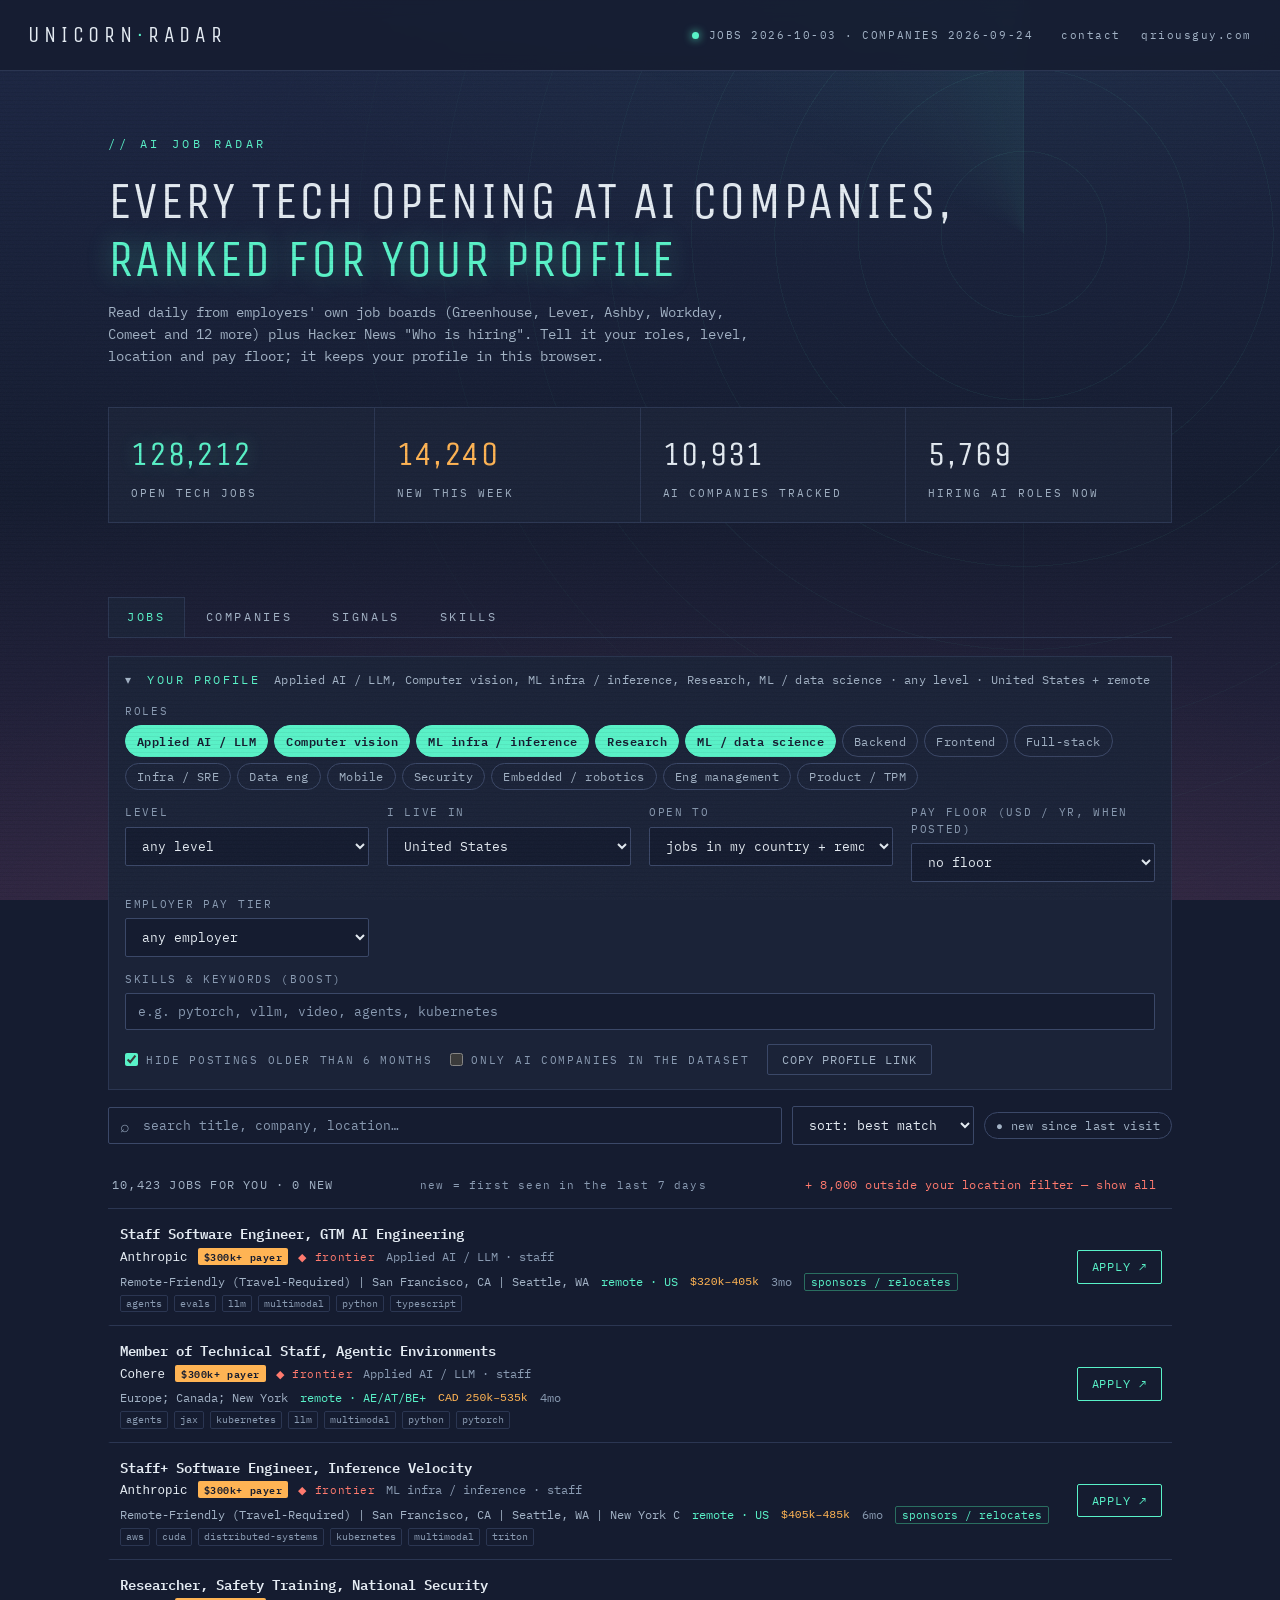
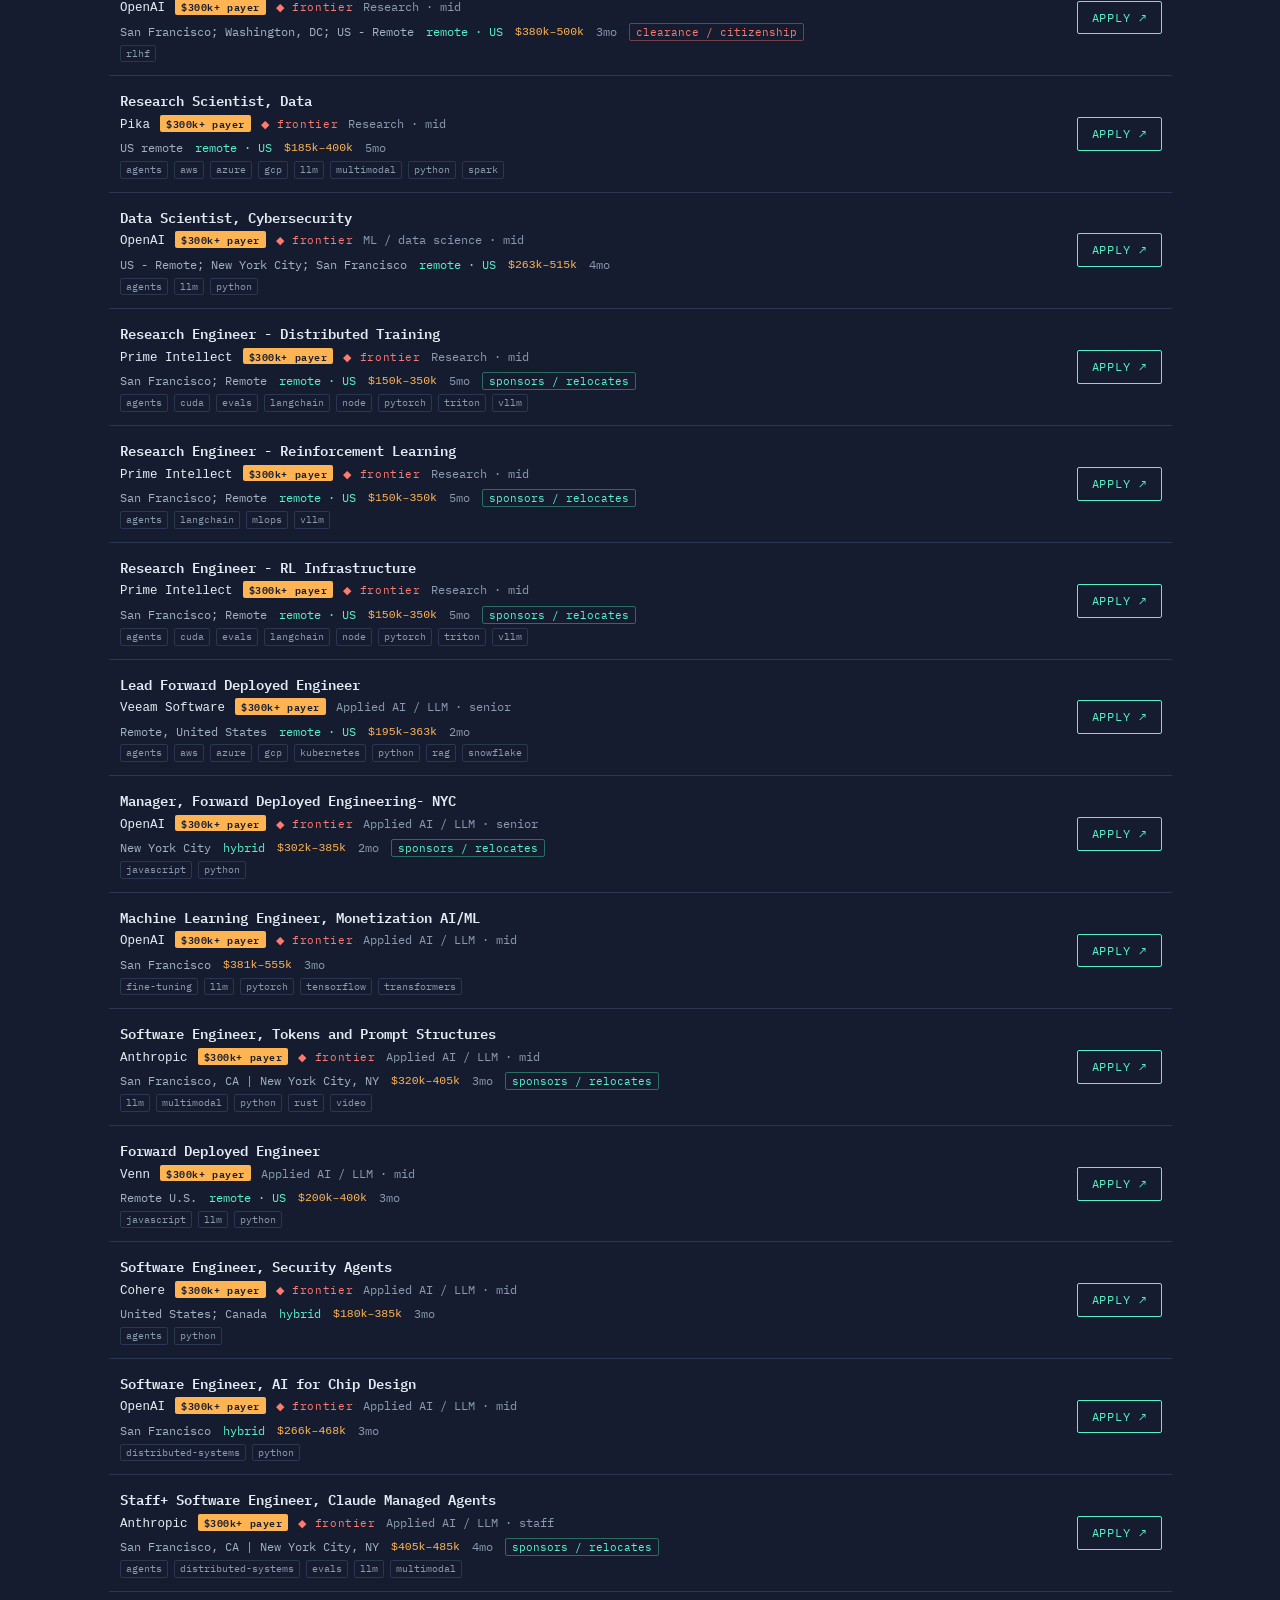
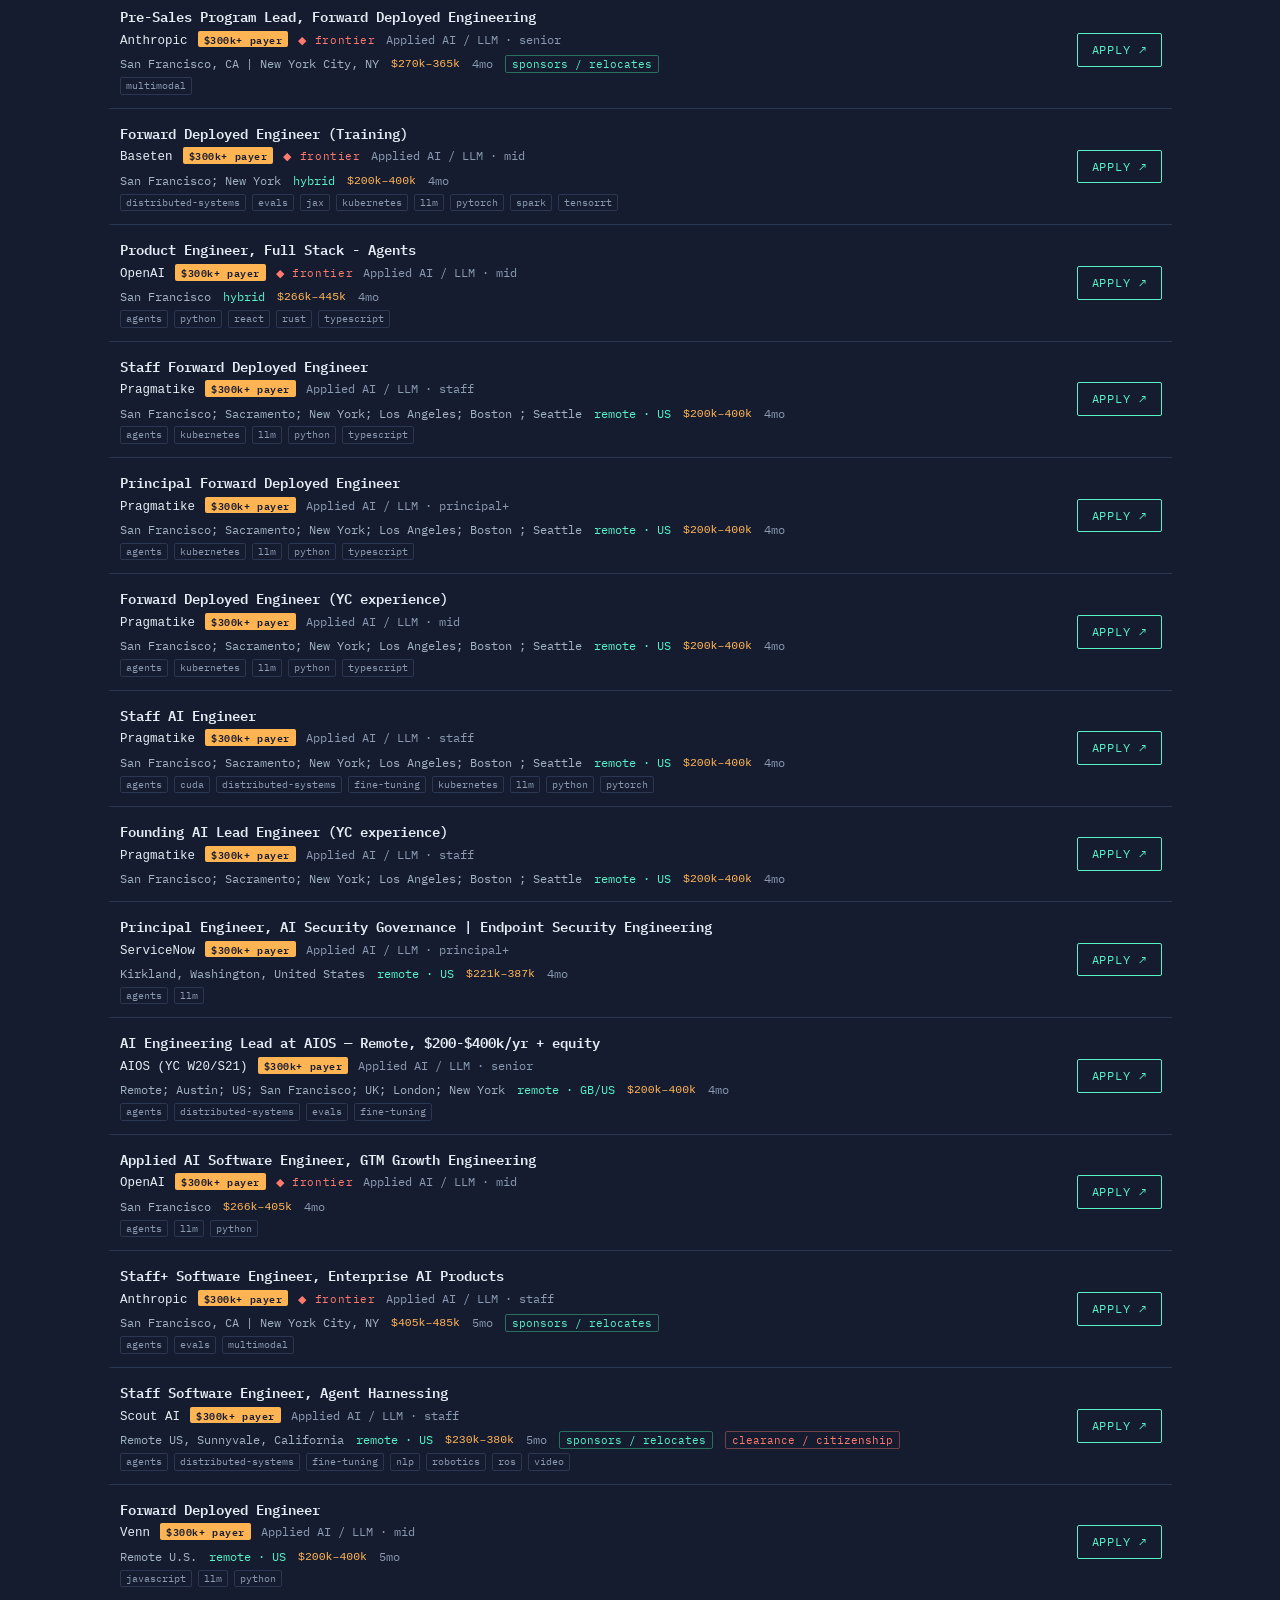
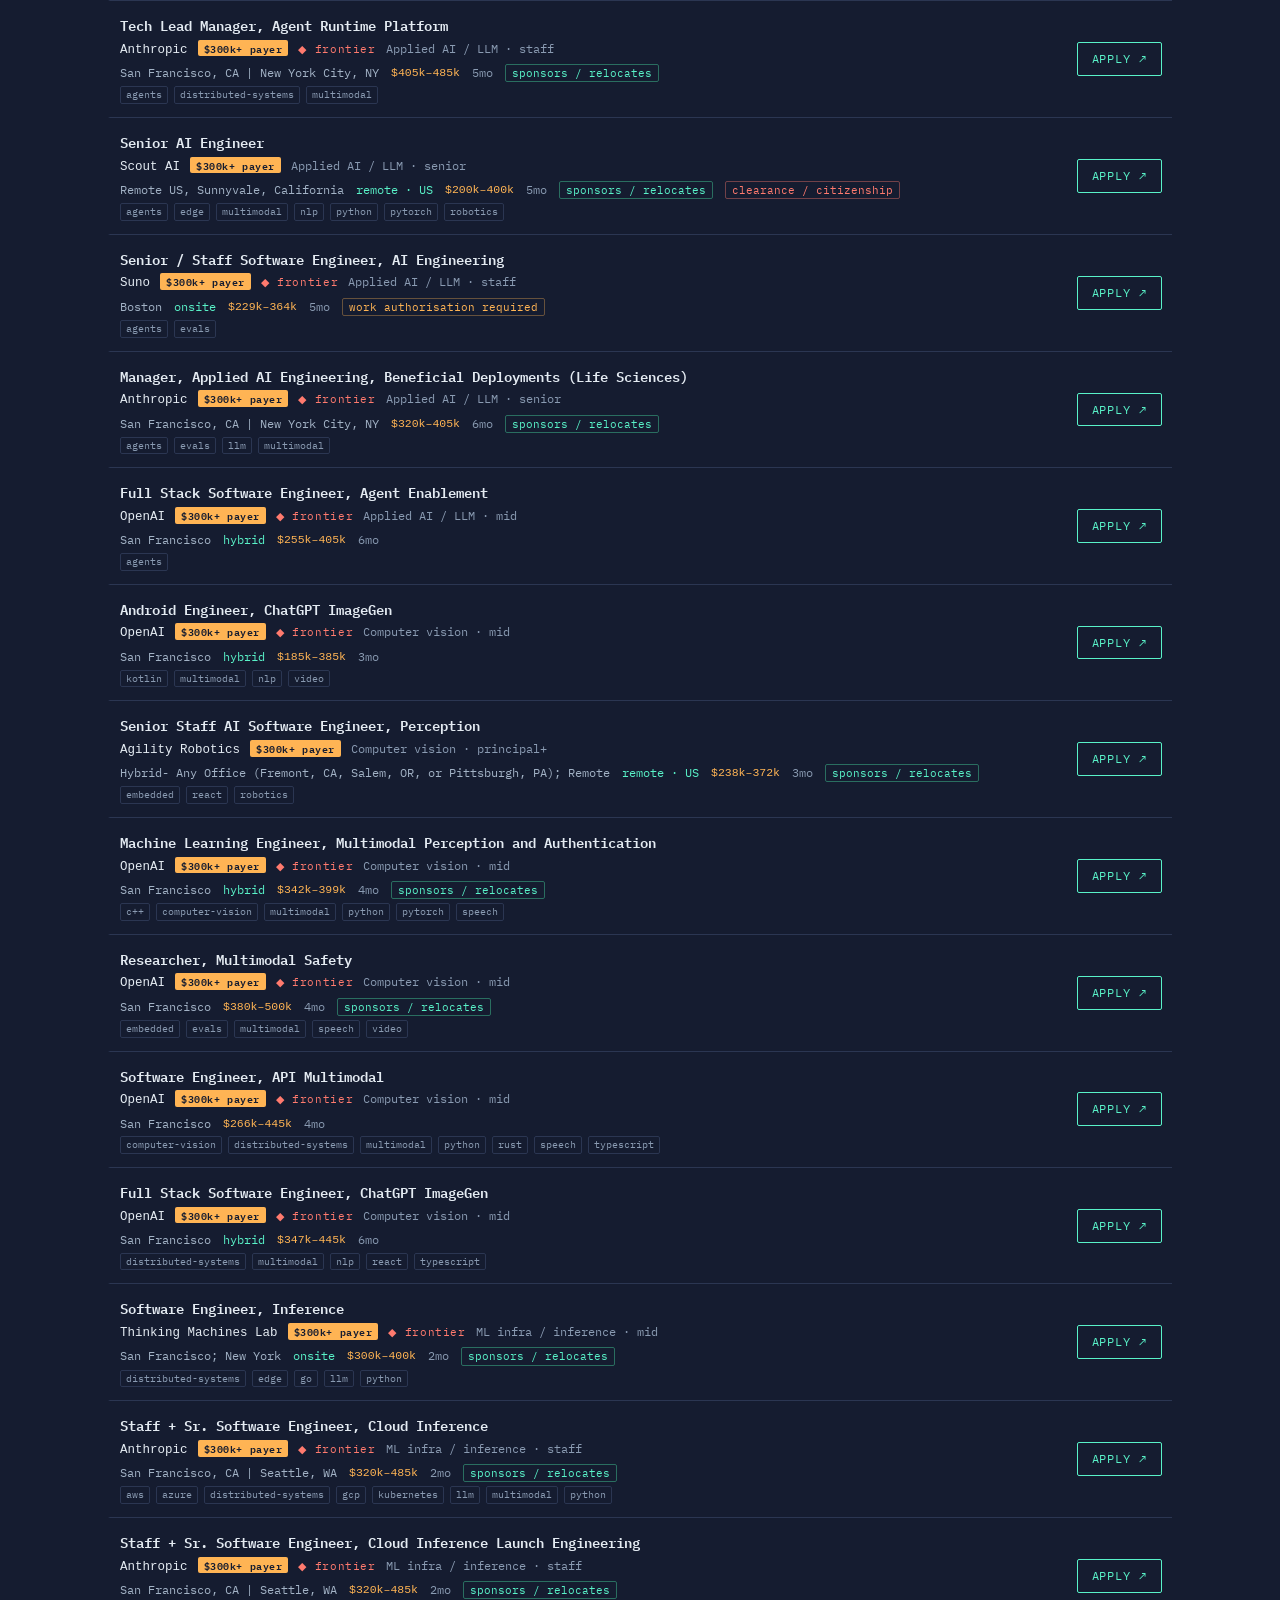
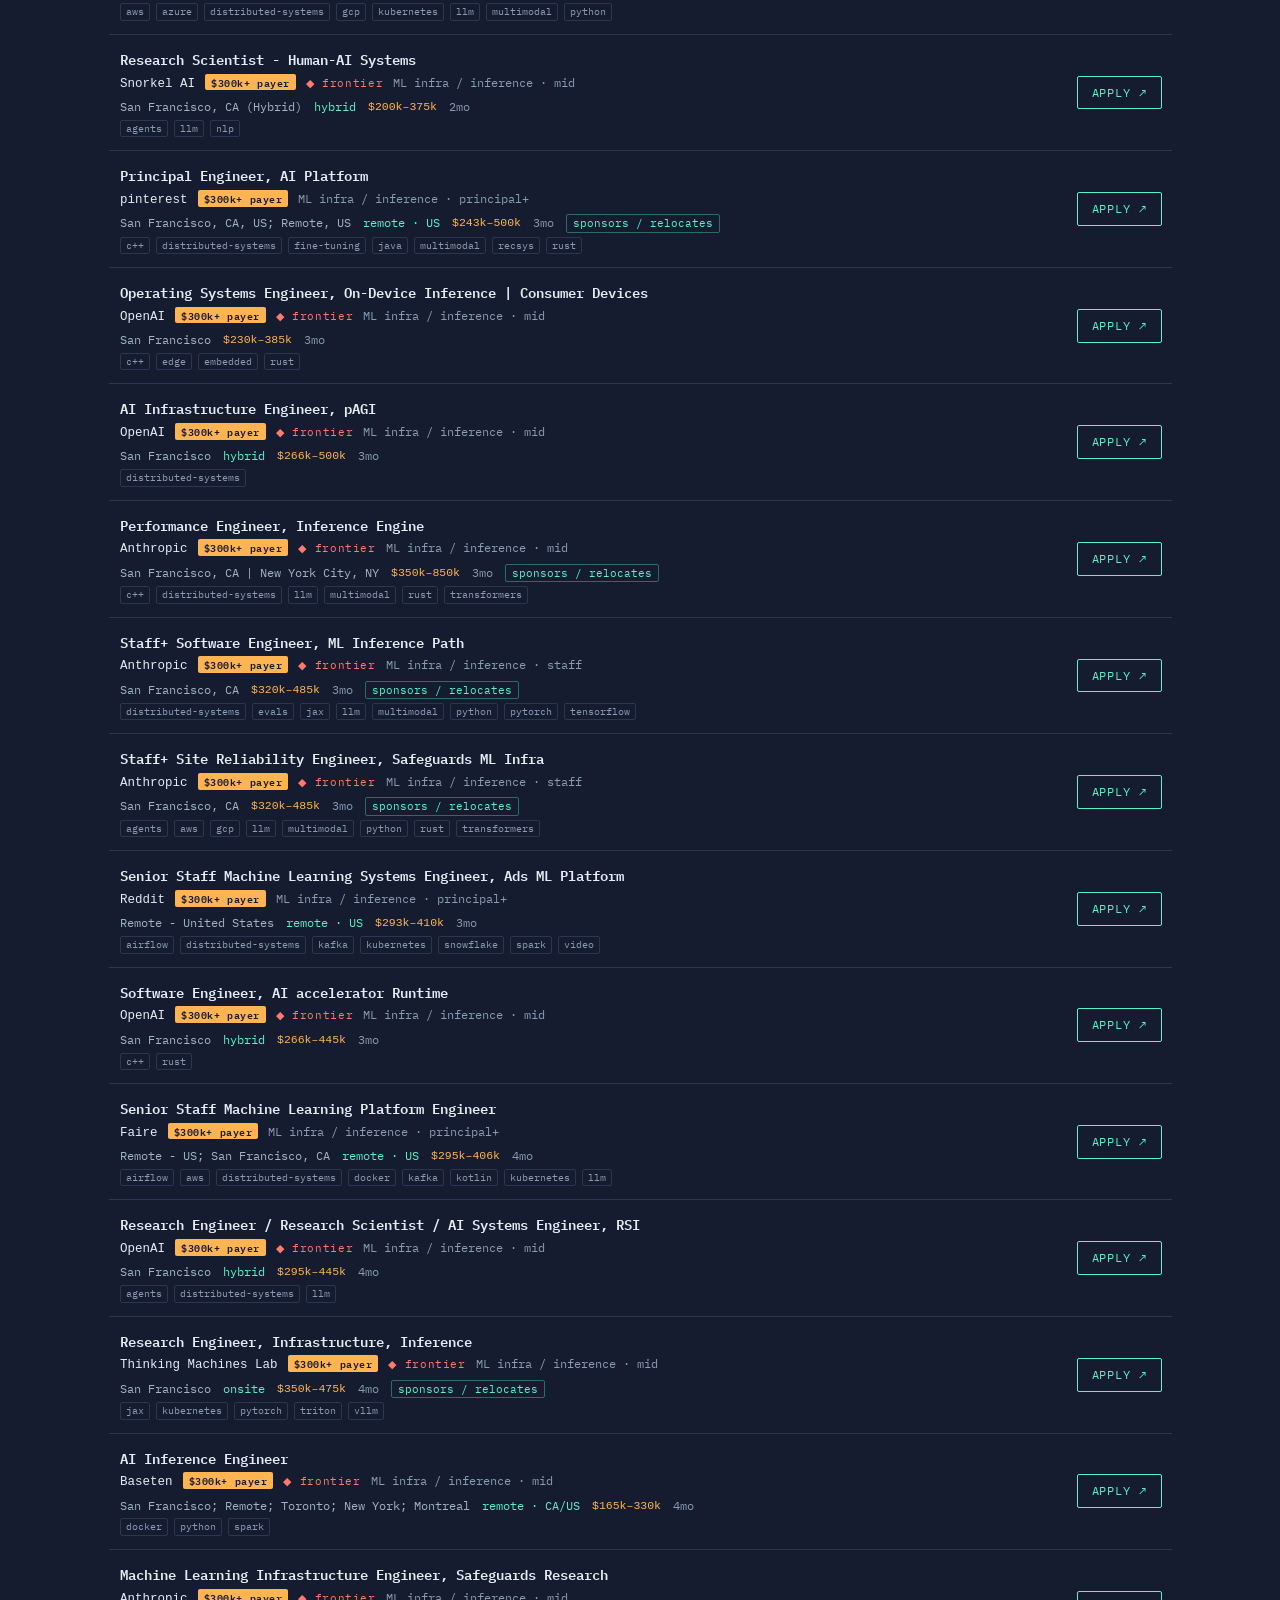
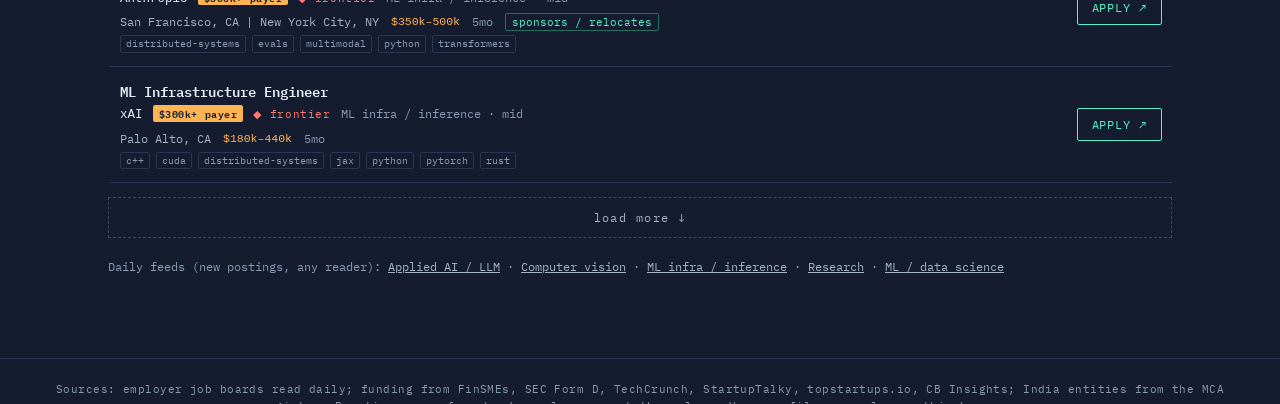
==== commit 0d71a131: "daily jobs 2026-10-03" ====
--- a/index.html
+++ b/index.html
@@ -7,7 +7,7 @@
 <link rel="preconnect" href="https://fonts.googleapis.com">
 <link rel="preconnect" href="https://fonts.gstatic.com" crossorigin>
 <link href="https://fonts.googleapis.com/css2?family=Unica+One&family=IBM+Plex+Mono:ital,wght@0,300;0,400;0,500;0,600;1,400&display=swap" rel="stylesheet">
-<link rel="stylesheet" href="style.css?v=c900c6c">
+<link rel="stylesheet" href="style.css?v=262892b">
 <link rel="alternate" type="application/atom+xml" title="New AI engineering jobs" href="feeds/ai-applied.xml">
 <!-- Google Analytics (GA4) -->
 <script async src="https://www.googletagmanager.com/gtag/js?id=G-VEELEGZECG"></script>
@@ -21,6 +21,7 @@
 <body>
 <div class="grain" aria-hidden="true"></div>
 <div class="scanline" aria-hidden="true"></div>
+<div class="radar" aria-hidden="true"><div class="radar-field"></div></div>
 
 <header class="topbar">
   <div class="wordmark">UNICORN<span class="tick">·</span>RADAR</div>
@@ -28,13 +29,16 @@
     <span class="pulse-dot" aria-hidden="true"></span>
     <span id="snapshot-stamp">SNAPSHOT —</span>
   </div>
+  <nav class="topnav" aria-label="Site">
+    <a href="contact/">contact</a><a href="https://qriousguy.com/">qriousguy.com</a>
+  </nav>
 </header>
 
 <main>
   <section class="hero">
     <p class="hero-kicker">// AI JOB RADAR</p>
     <h1 class="hero-title">Every tech opening at AI companies,<br><em>ranked for your profile</em></h1>
-    <p class="hero-sub">Read daily from employers' own job boards (Greenhouse, Lever, Ashby, Workday and 9 more) plus
+    <p class="hero-sub">Read daily from employers' own job boards (Greenhouse, Lever, Ashby, Workday, Comeet and 12 more) plus
     Hacker News "Who is hiring". Tell it your roles, level, location and pay floor; it keeps your profile in this browser.</p>
 
     <div class="stats" id="stats">
@@ -133,6 +137,7 @@
       <div class="results-head">
         <span id="job-count">— jobs</span>
         <span class="results-hint" id="job-hint"></span>
+        <button class="chip clear" id="job-loc" type="button" hidden></button>
       </div>
       <ol id="job-list" class="list jobs"></ol>
       <button id="job-more" class="more" hidden>load more ↓</button>
@@ -230,8 +235,9 @@
   <p><span id="foot-sources">Sources: employer job boards read daily; funding from FinSMEs, SEC Form D, TechCrunch,
   StartupTalky, topstartups.io, CB Insights; India entities from the MCA register.</span>
   Pay tiers come from bands employers post themselves. Your profile never leaves this browser.</p>
+  <p class="byline">Built by <a href="https://qriousguy.com/">Ashish Jain</a> in Bengaluru · <a href="https://qriousguy.com/projects/">Other projects</a> · <a href="contact/">Contact</a></p>
 </footer>
 
-<script src="app.js?v=c900c6c"></script>
+<script src="app.js?v=262892b"></script>
 </body>
 </html>
--- a/style.css
+++ b/style.css
@@ -1,15 +1,19 @@
 /* UNICORN·RADAR — mission-control radar aesthetic */
 :root {
-  --bg: #05080c;
-  --panel: #0a1219;
-  --panel-2: #0d1721;
-  --line: #17242f;
-  --line-bright: #24394a;
-  --text: #c9d7dd;
-  --dim: #5f7684;
-  --faint: #3d4f5b;
+  /* blue hour: the sky just after sunset, not night */
+  --bg: #151c30;
+  --sky-top: #1d2745;
+  --horizon: #2a2340;
+  --afterglow: rgba(255, 150, 110, .07);
+  --panel: #1b2338;
+  --panel-2: #222c45;
+  --line: #2b3652;
+  --line-bright: #3b4868;
+  --text: #e4ebf2;
+  --dim: #a3b3c6;
+  --faint: #8a9bb2;
   --acc: #59f2c8;
-  --acc-dim: #1e5d4e;
+  --acc-dim: #2a6e60;
   --amber: #ffb454;
   --coral: #ff7a6e;
   --mono: "IBM Plex Mono", ui-monospace, monospace;
@@ -28,9 +32,33 @@
   line-height: 1.55;
   min-height: 100vh;
   background-image:
-    radial-gradient(1200px 600px at 70% -10%, rgba(89, 242, 200, .055), transparent 60%),
-    radial-gradient(900px 500px at 10% 10%, rgba(255, 180, 84, .035), transparent 60%);
-}
+    radial-gradient(1400px 520px at 50% 108%, var(--afterglow), transparent 70%),
+    radial-gradient(1200px 600px at 70% -10%, rgba(89, 242, 200, .05), transparent 60%),
+    linear-gradient(180deg, var(--sky-top) 0%, var(--bg) 55%, var(--horizon) 100%);
+  background-attachment: fixed;
+}
+
+/* radar: sits behind everything (z -1 under in-flow content), rings static, one sweep turning */
+.radar { position: fixed; inset: 0; z-index: -1; pointer-events: none; overflow: hidden; }
+.radar-field {
+  position: absolute; width: 130vmax; height: 130vmax;
+  left: calc(80% - 65vmax); top: calc(26% - 65vmax);
+  -webkit-mask-image: radial-gradient(closest-side, #000 35%, transparent 100%);
+  mask-image: radial-gradient(closest-side, #000 35%, transparent 100%);
+}
+.radar-field::before {
+  content: ""; position: absolute; inset: 0;
+  background:
+    repeating-radial-gradient(circle, transparent 0 calc(6.5vmax - 1px), rgba(89, 242, 200, .05) calc(6.5vmax - 1px) 6.5vmax),
+    linear-gradient(90deg, transparent calc(50% - .5px), rgba(89, 242, 200, .04) calc(50% - .5px) calc(50% + .5px), transparent 0),
+    linear-gradient(0deg, transparent calc(50% - .5px), rgba(89, 242, 200, .04) calc(50% - .5px) calc(50% + .5px), transparent 0);
+}
+.radar-field::after {
+  content: ""; position: absolute; inset: 0; border-radius: 50%;
+  background: conic-gradient(from 0deg, transparent 0 290deg, rgba(89, 242, 200, .015) 315deg, rgba(89, 242, 200, .06) 360deg);
+  animation: sweep 240s linear infinite;
+}
+@keyframes sweep { to { transform: rotate(1turn); } }
 
 /* atmosphere */
 .grain {
@@ -39,7 +67,11 @@
 }
 .scanline {
   position: fixed; inset: 0; pointer-events: none; z-index: 2;
-  background: repeating-linear-gradient(0deg, transparent 0 3px, rgba(0,0,0,.14) 3px 4px);
+  background: repeating-linear-gradient(0deg, transparent 0 3px, rgba(0,0,0,.05) 3px 4px);
+}
+
+@media (prefers-reduced-motion: reduce) {
+  *, *::before, *::after { animation: none !important; transition: none !important; }
 }
 
 /* top bar */
@@ -57,6 +89,11 @@
 }
 .wordmark .tick { color: var(--acc); }
 .topbar-meta { display: flex; align-items: center; gap: 10px; color: var(--dim); font-size: 11px; letter-spacing: .14em; }
+.topbar-meta { margin-left: auto; }
+.topnav { display: flex; gap: 20px; margin-left: 28px; font-size: 11px; letter-spacing: .14em; }
+.topnav a, footer a { color: var(--dim); text-decoration: none; transition: color .2s cubic-bezier(.2, 0, 0, 1); }
+.topnav a:hover, footer a:hover { color: var(--acc); }
+footer .byline { margin-top: 10px; }
 .pulse-dot {
   width: 7px; height: 7px; border-radius: 50%; background: var(--acc);
   box-shadow: 0 0 8px var(--acc);
@@ -236,7 +273,6 @@
   padding: 22px 28px; color: var(--faint); font-size: 11px; letter-spacing: .04em;
   text-align: center;
 }
-footer a { color: var(--dim); }
 
 /* tabs */
 .tabs { display: flex; gap: 2px; margin-top: 34px; border-bottom: 1px solid var(--line); overflow-x: auto; }
@@ -349,6 +385,8 @@
   main { padding: 0 16px 60px; }
   .topbar { flex-wrap: wrap; gap: 6px; padding: 14px 16px; }
   .topbar-meta { font-size: 10px; letter-spacing: .08em; min-width: 0; }
+  .topnav { order: 1; margin-left: auto; gap: 16px; font-size: 10px; }
+  .topbar-meta { order: 2; flex-basis: 100%; margin-left: 0; }
   .search-wrap { min-width: 0; flex-basis: 100%; }
   .tab { padding: 10px 11px; letter-spacing: .12em; }
 }
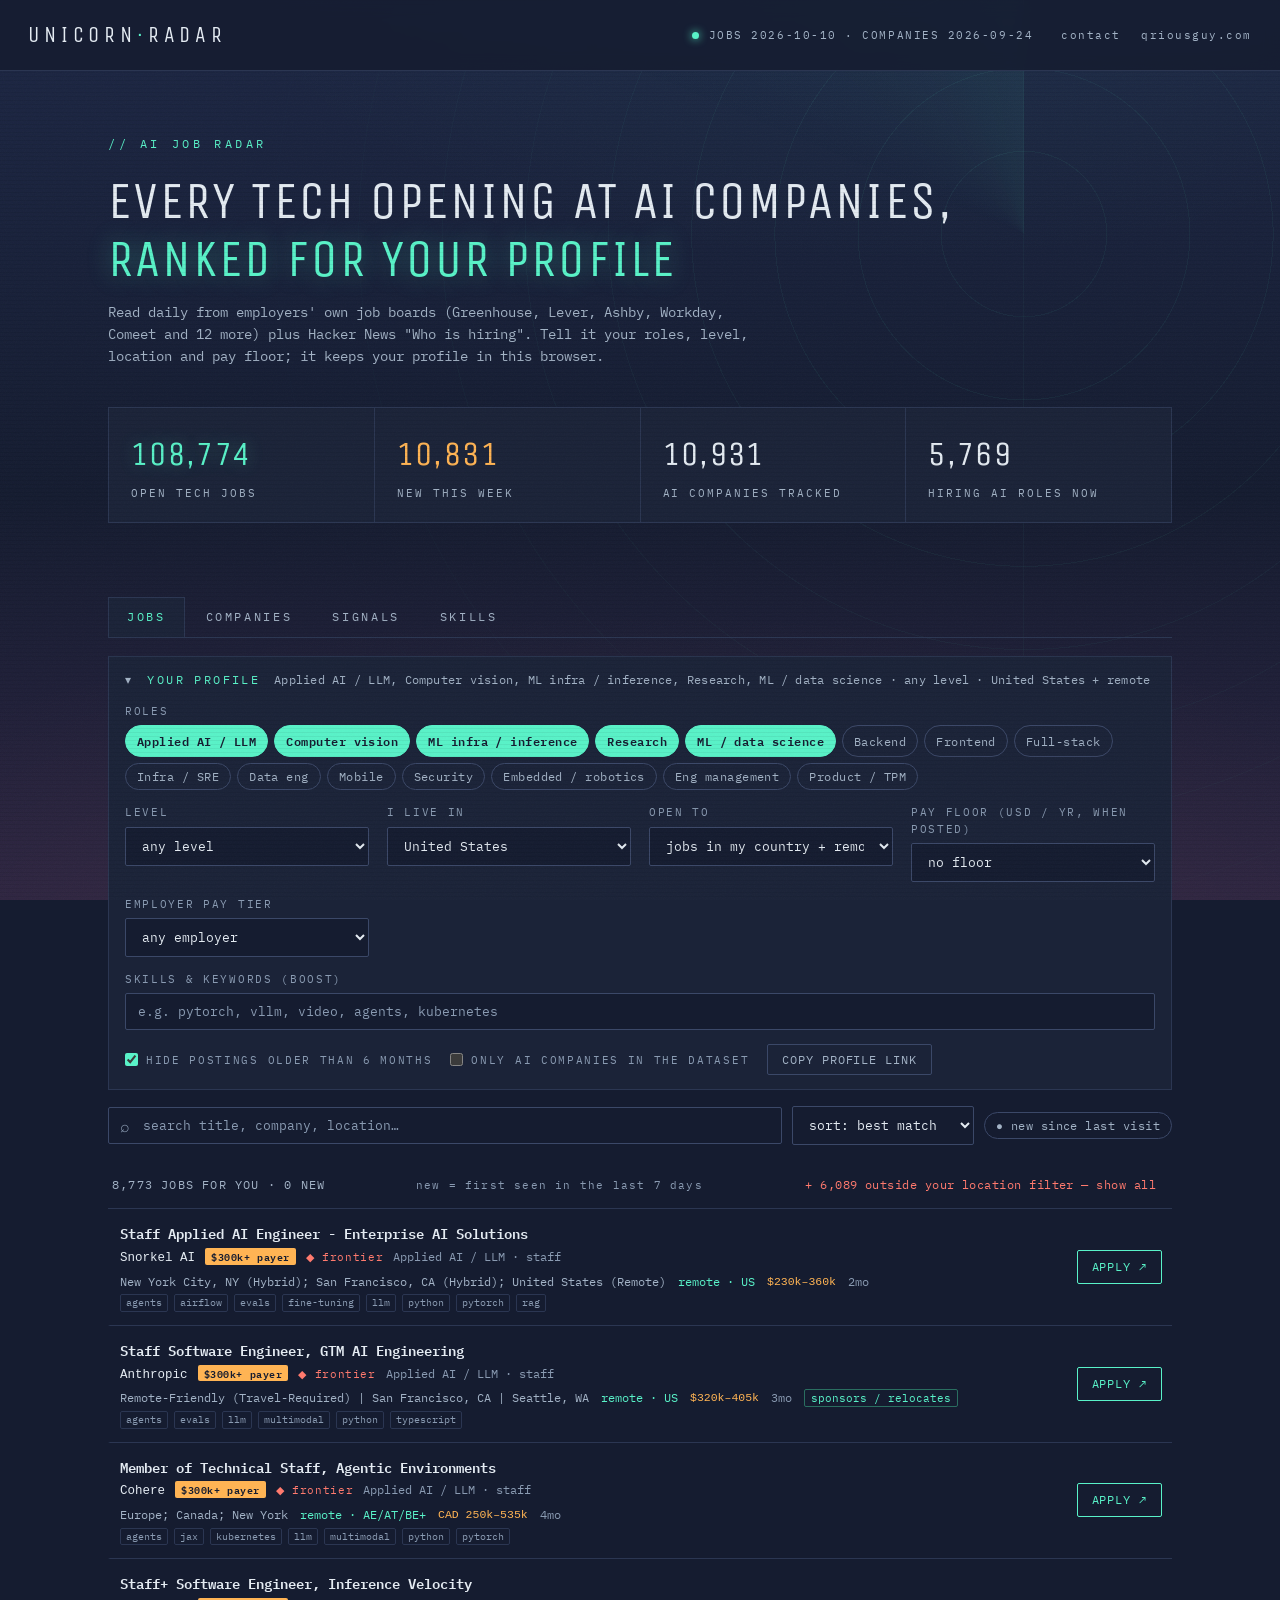
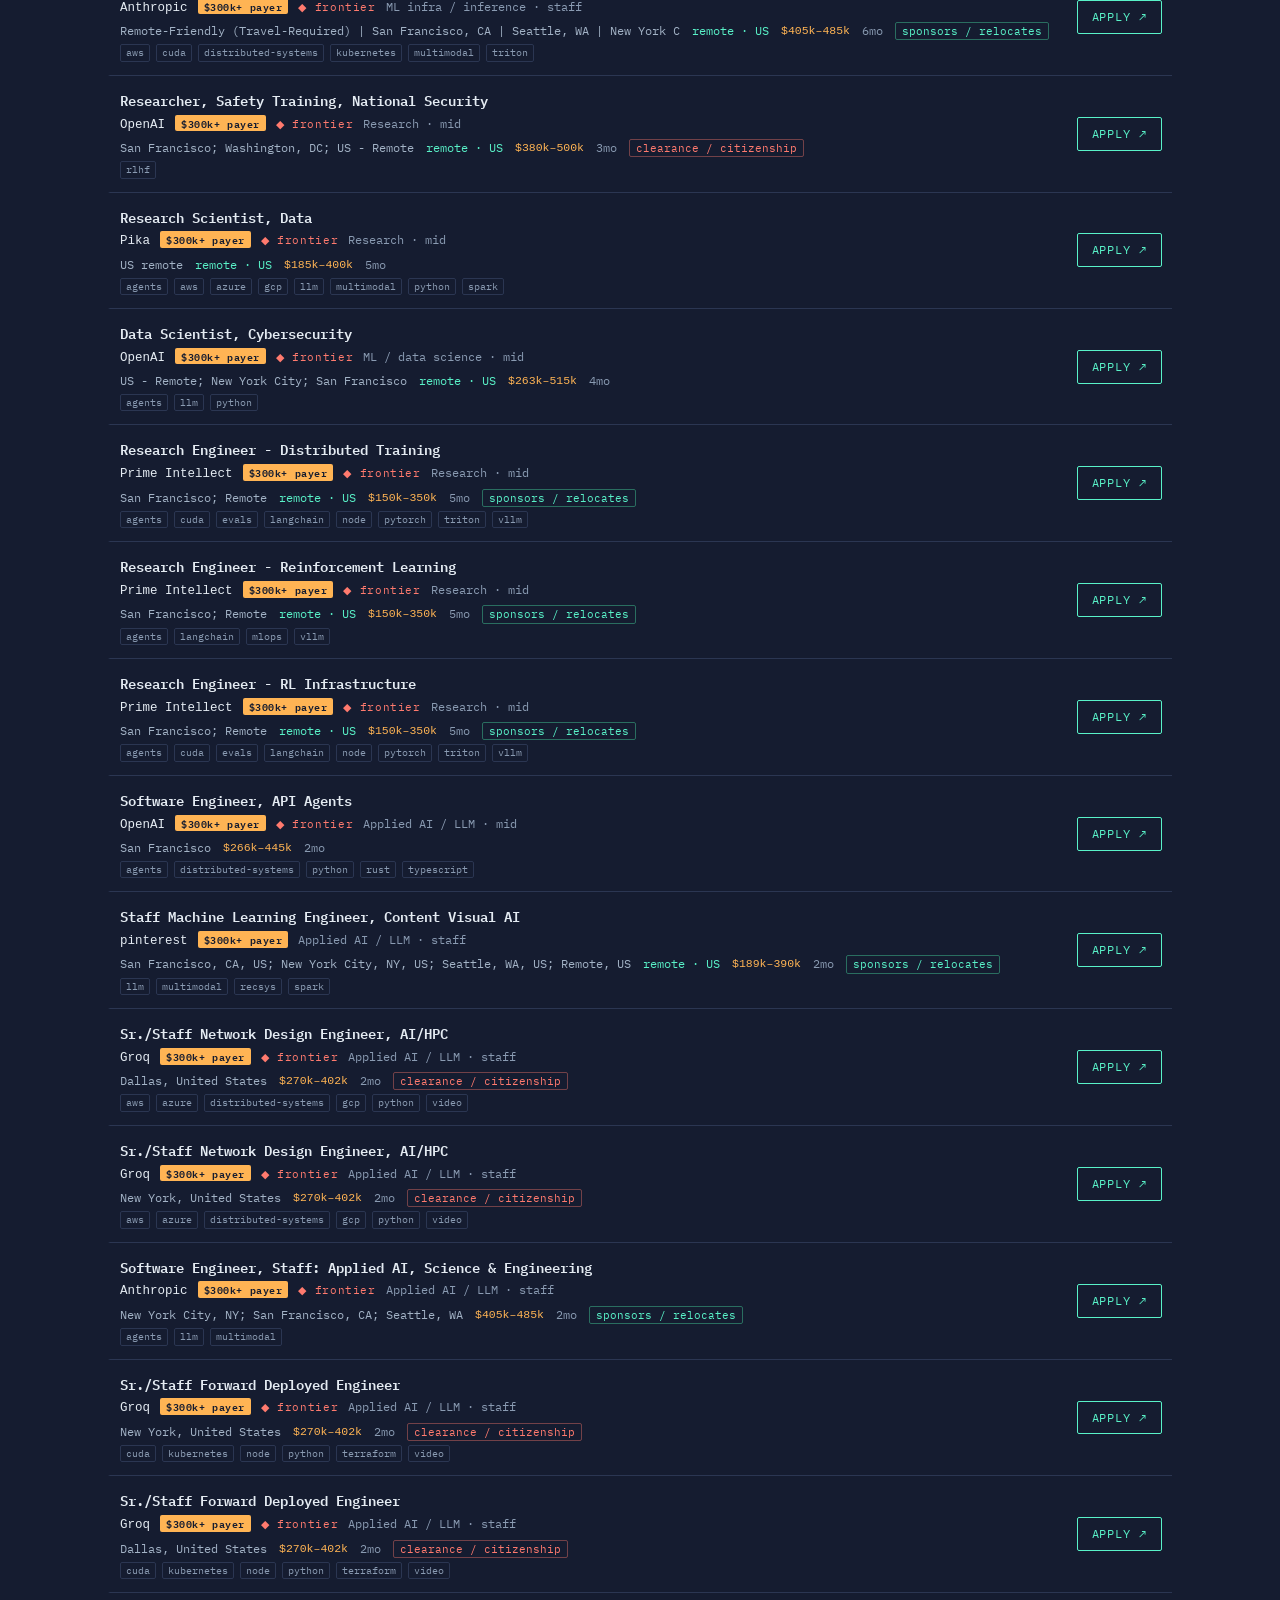
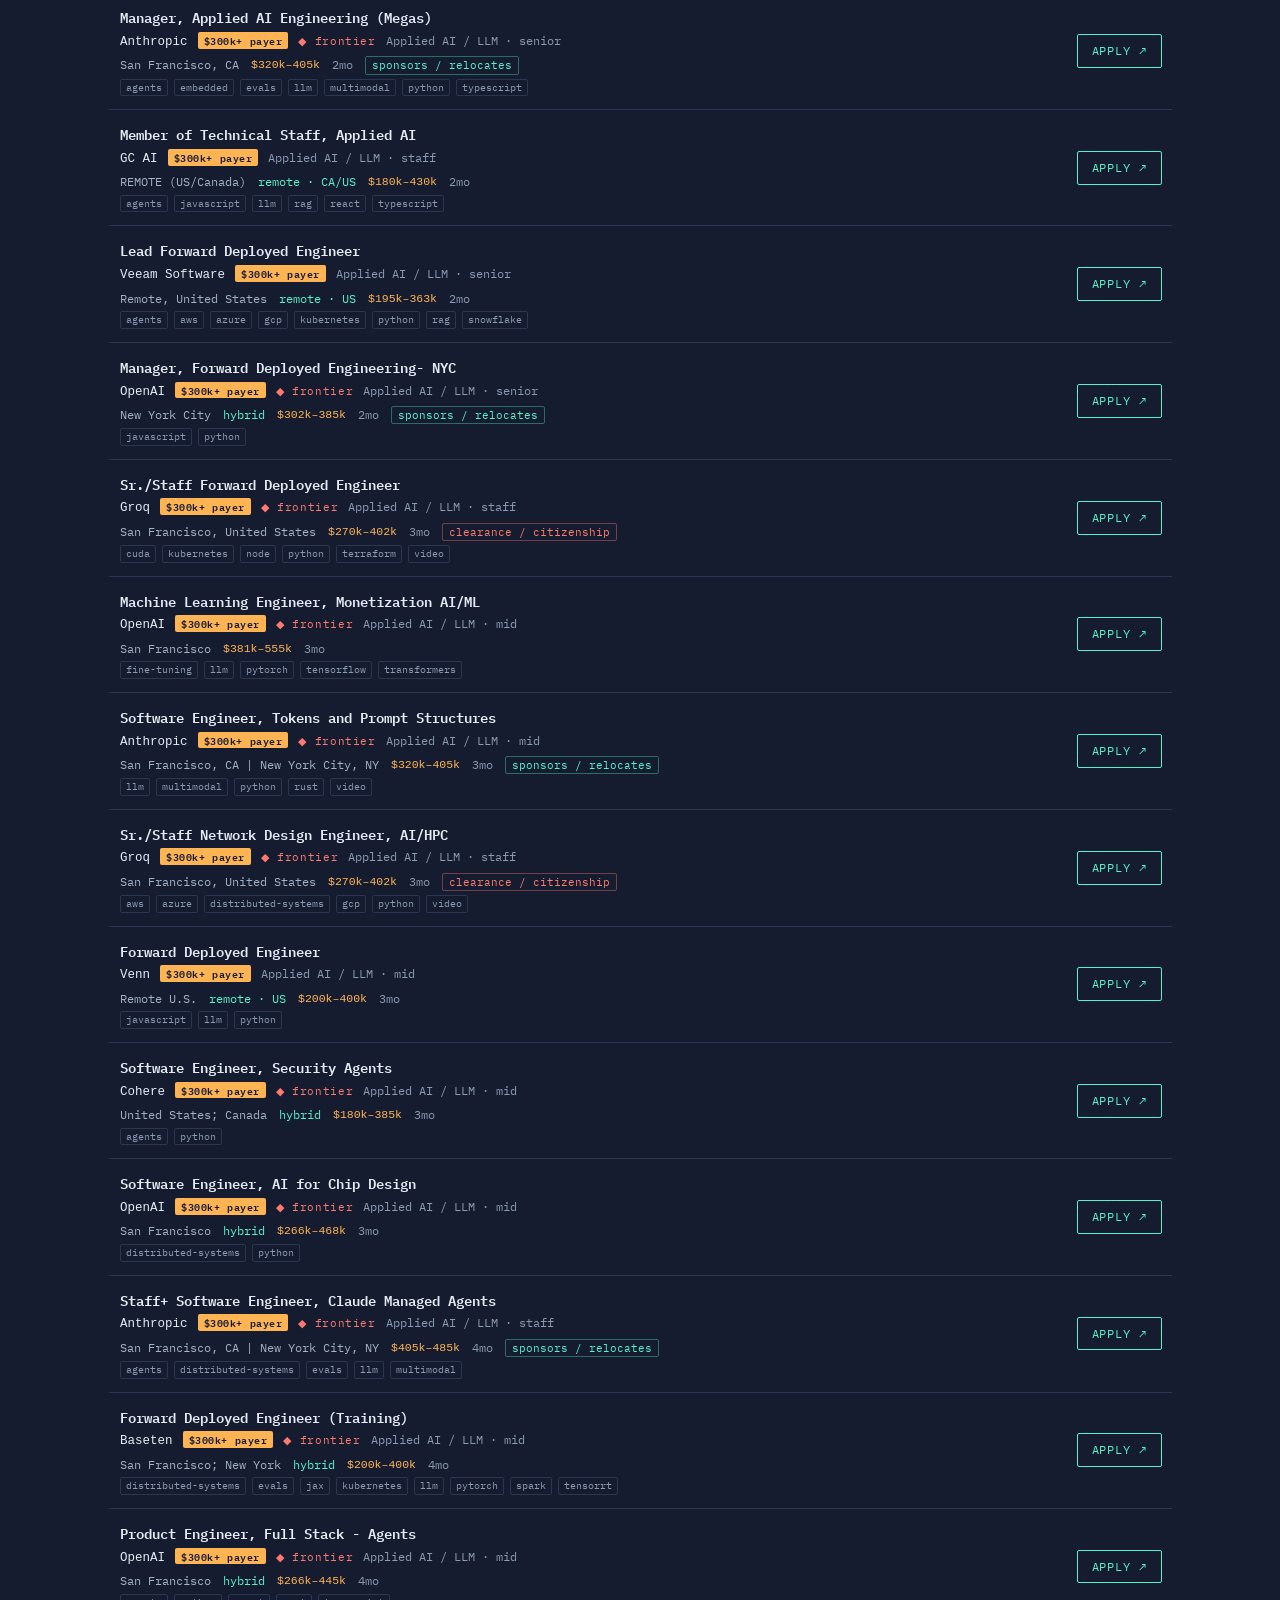
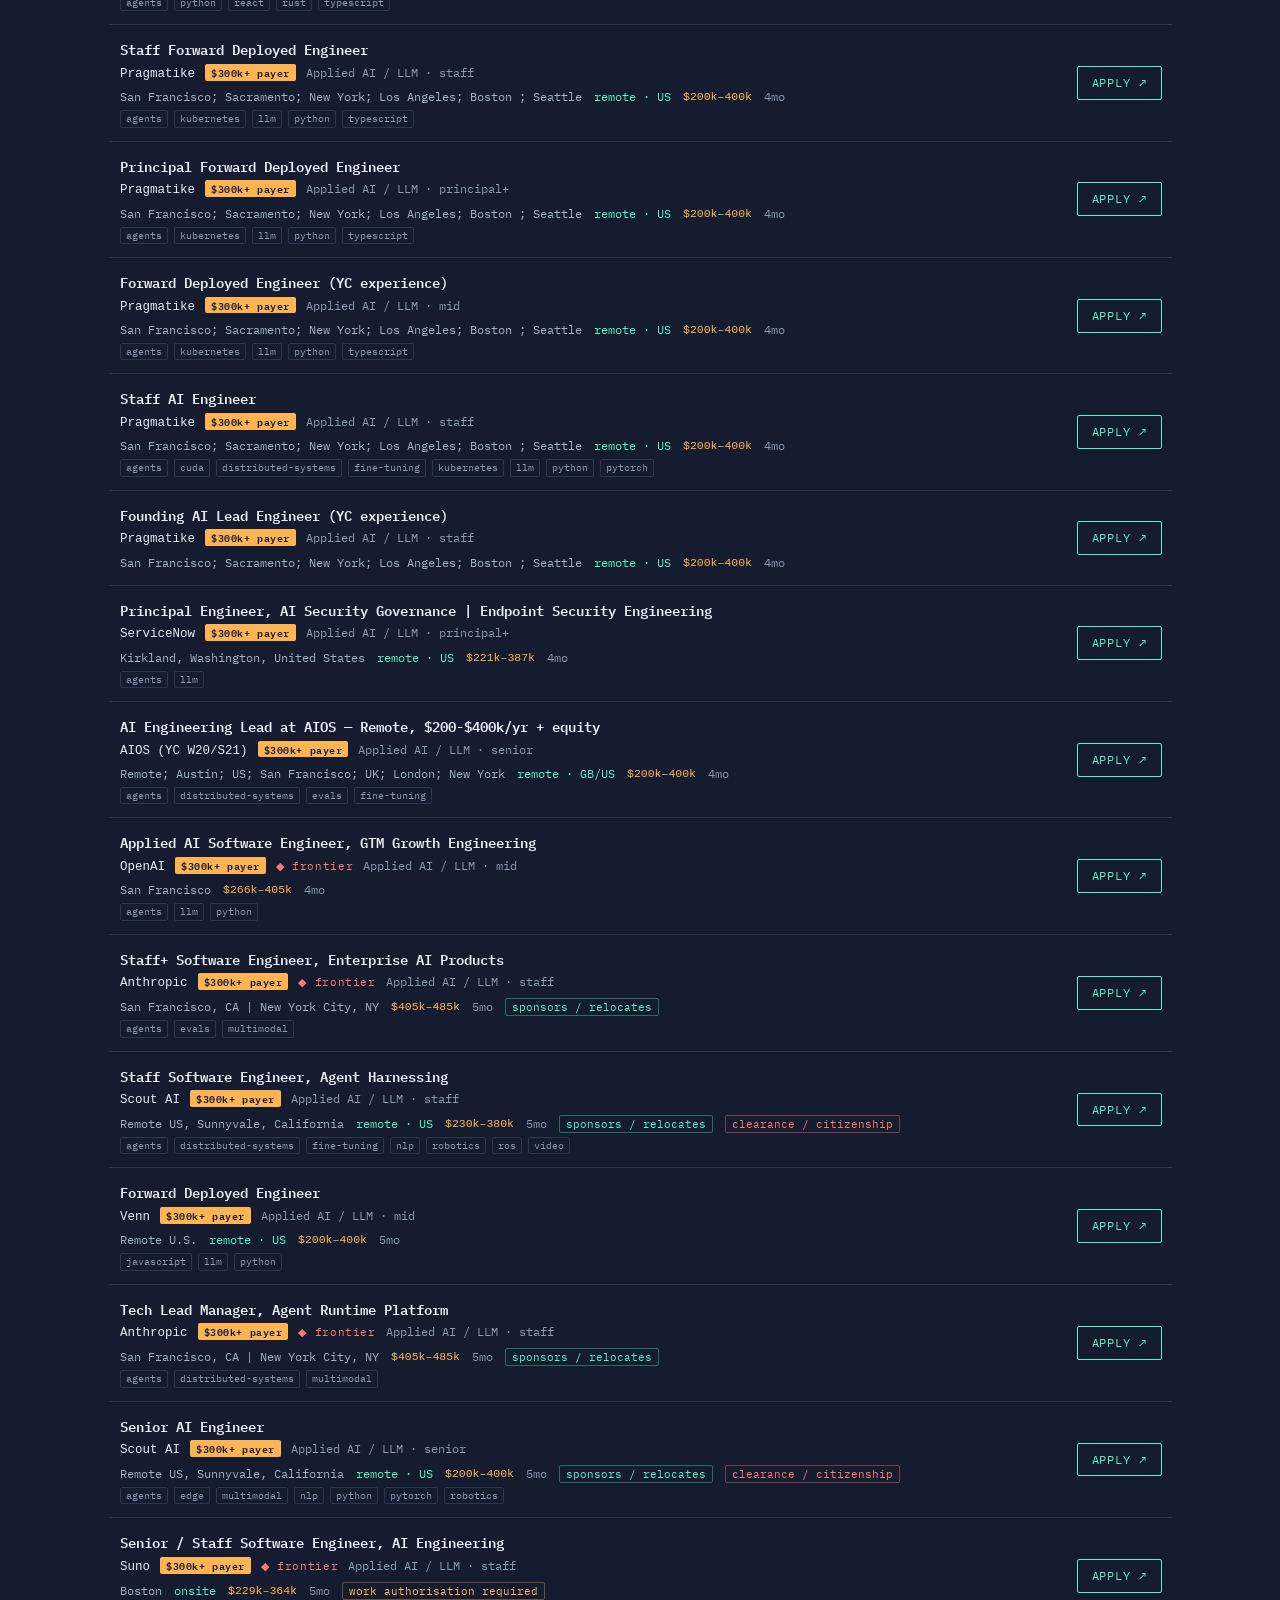
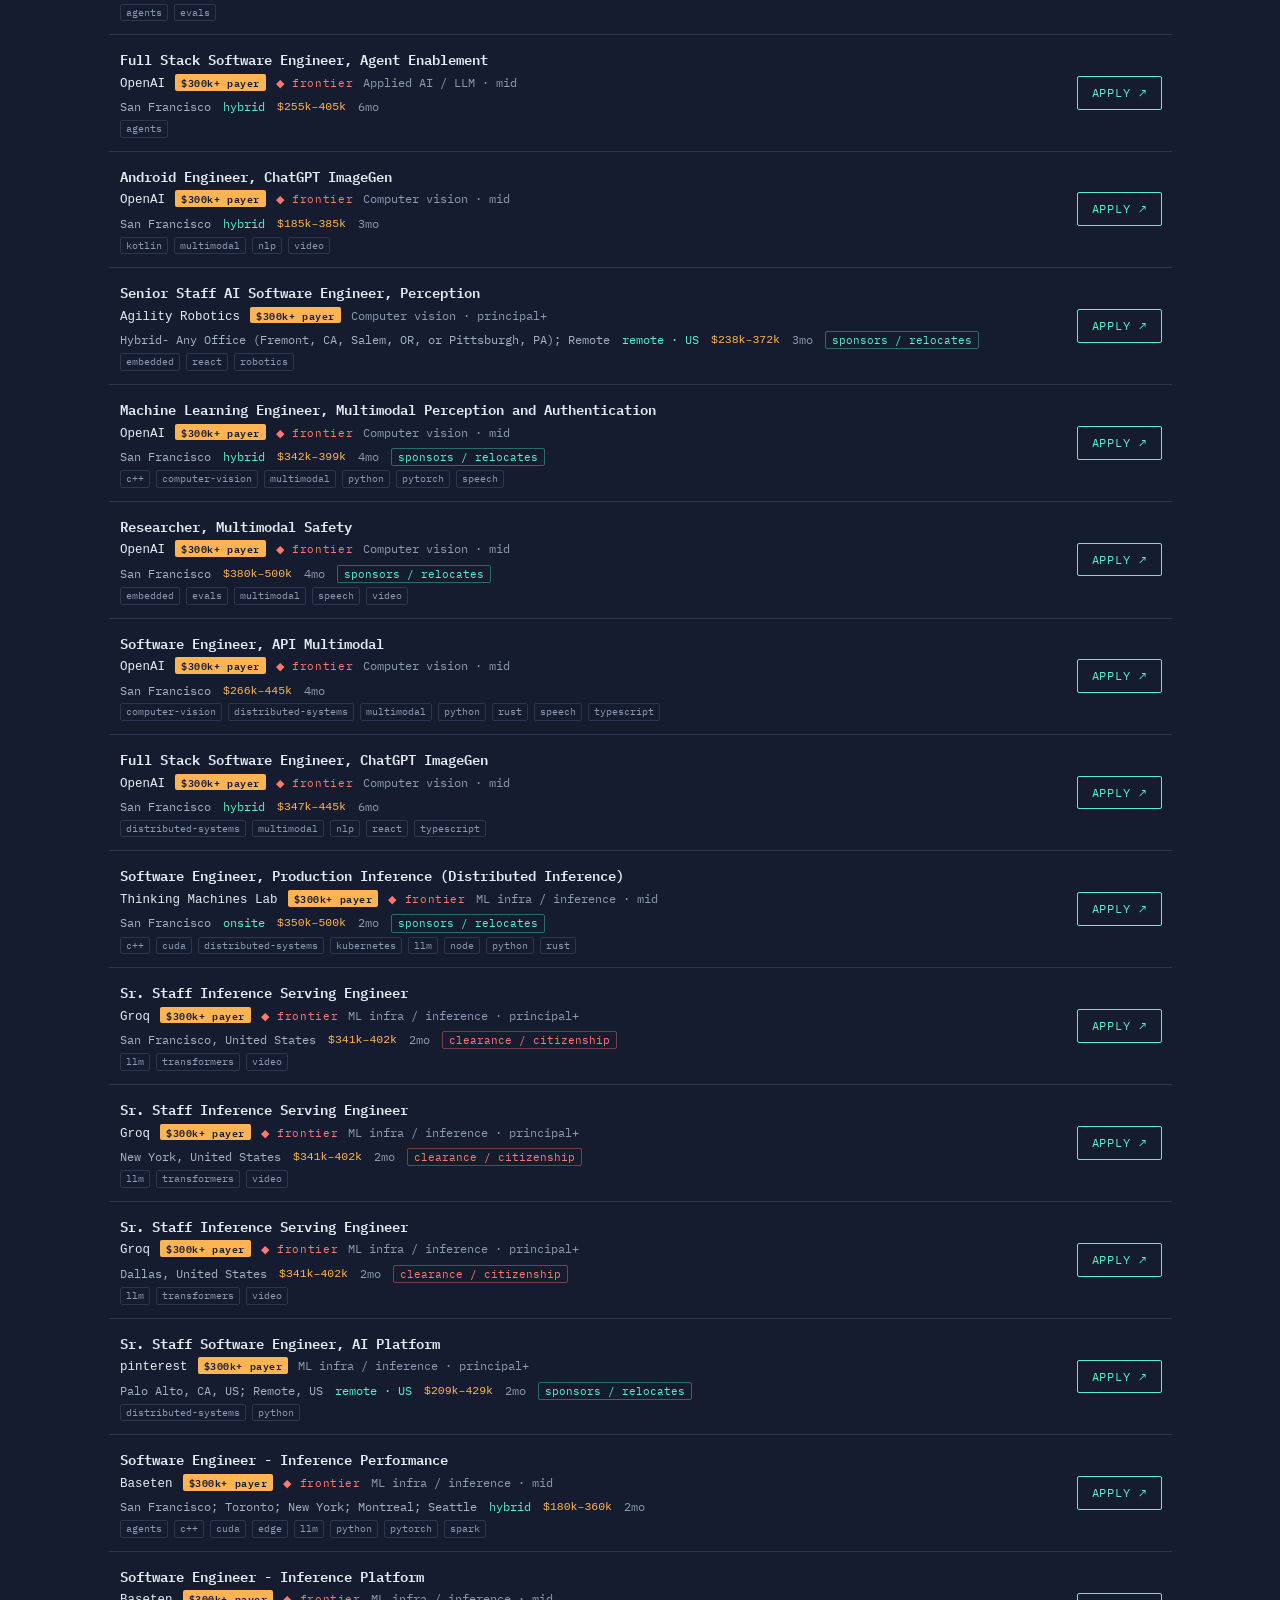
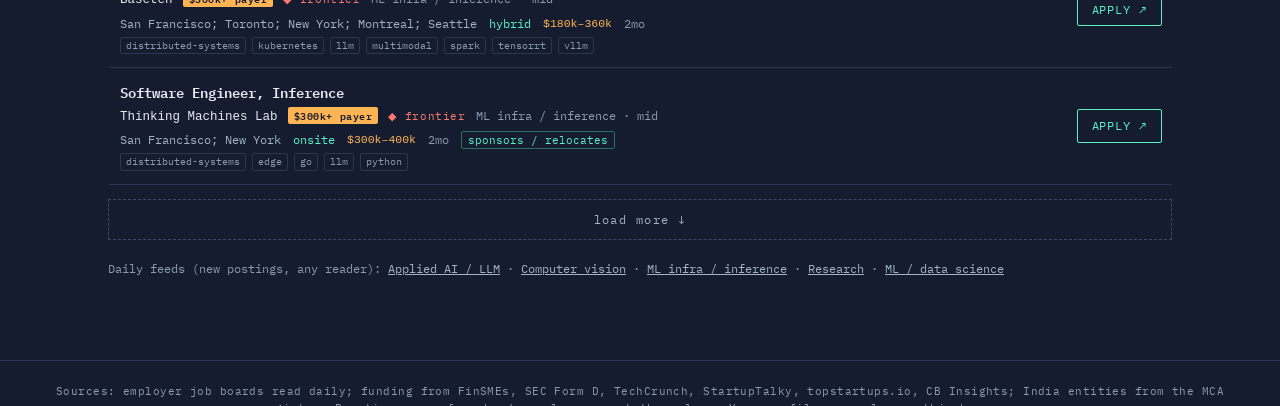
==== commit 58404396: "daily jobs 2026-10-10" ====
--- a/index.html
+++ b/index.html
@@ -7,7 +7,7 @@
 <link rel="preconnect" href="https://fonts.googleapis.com">
 <link rel="preconnect" href="https://fonts.gstatic.com" crossorigin>
 <link href="https://fonts.googleapis.com/css2?family=Unica+One&family=IBM+Plex+Mono:ital,wght@0,300;0,400;0,500;0,600;1,400&display=swap" rel="stylesheet">
-<link rel="stylesheet" href="style.css?v=262892b">
+<link rel="stylesheet" href="style.css?v=a654a59">
 <link rel="alternate" type="application/atom+xml" title="New AI engineering jobs" href="feeds/ai-applied.xml">
 <!-- Google Analytics (GA4) -->
 <script async src="https://www.googletagmanager.com/gtag/js?id=G-VEELEGZECG"></script>
@@ -238,6 +238,6 @@
   <p class="byline">Built by <a href="https://qriousguy.com/">Ashish Jain</a> in Bengaluru · <a href="https://qriousguy.com/projects/">Other projects</a> · <a href="contact/">Contact</a></p>
 </footer>
 
-<script src="app.js?v=262892b"></script>
+<script src="app.js?v=a654a59"></script>
 </body>
 </html>
--- a/style.css
+++ b/style.css
@@ -99,7 +99,7 @@
   box-shadow: 0 0 8px var(--acc);
   animation: pulse 2.2s ease-in-out infinite;
 }
-@keyframes pulse { 50% { opacity: .25; box-shadow: 0 0 2px var(--acc); } }
+@keyframes pulse { 50% { opacity: .25; } }  /* opacity only: composited, no per-frame repaint */
 
 main { max-width: 1120px; margin: 0 auto; padding: 0 28px 80px; }
 
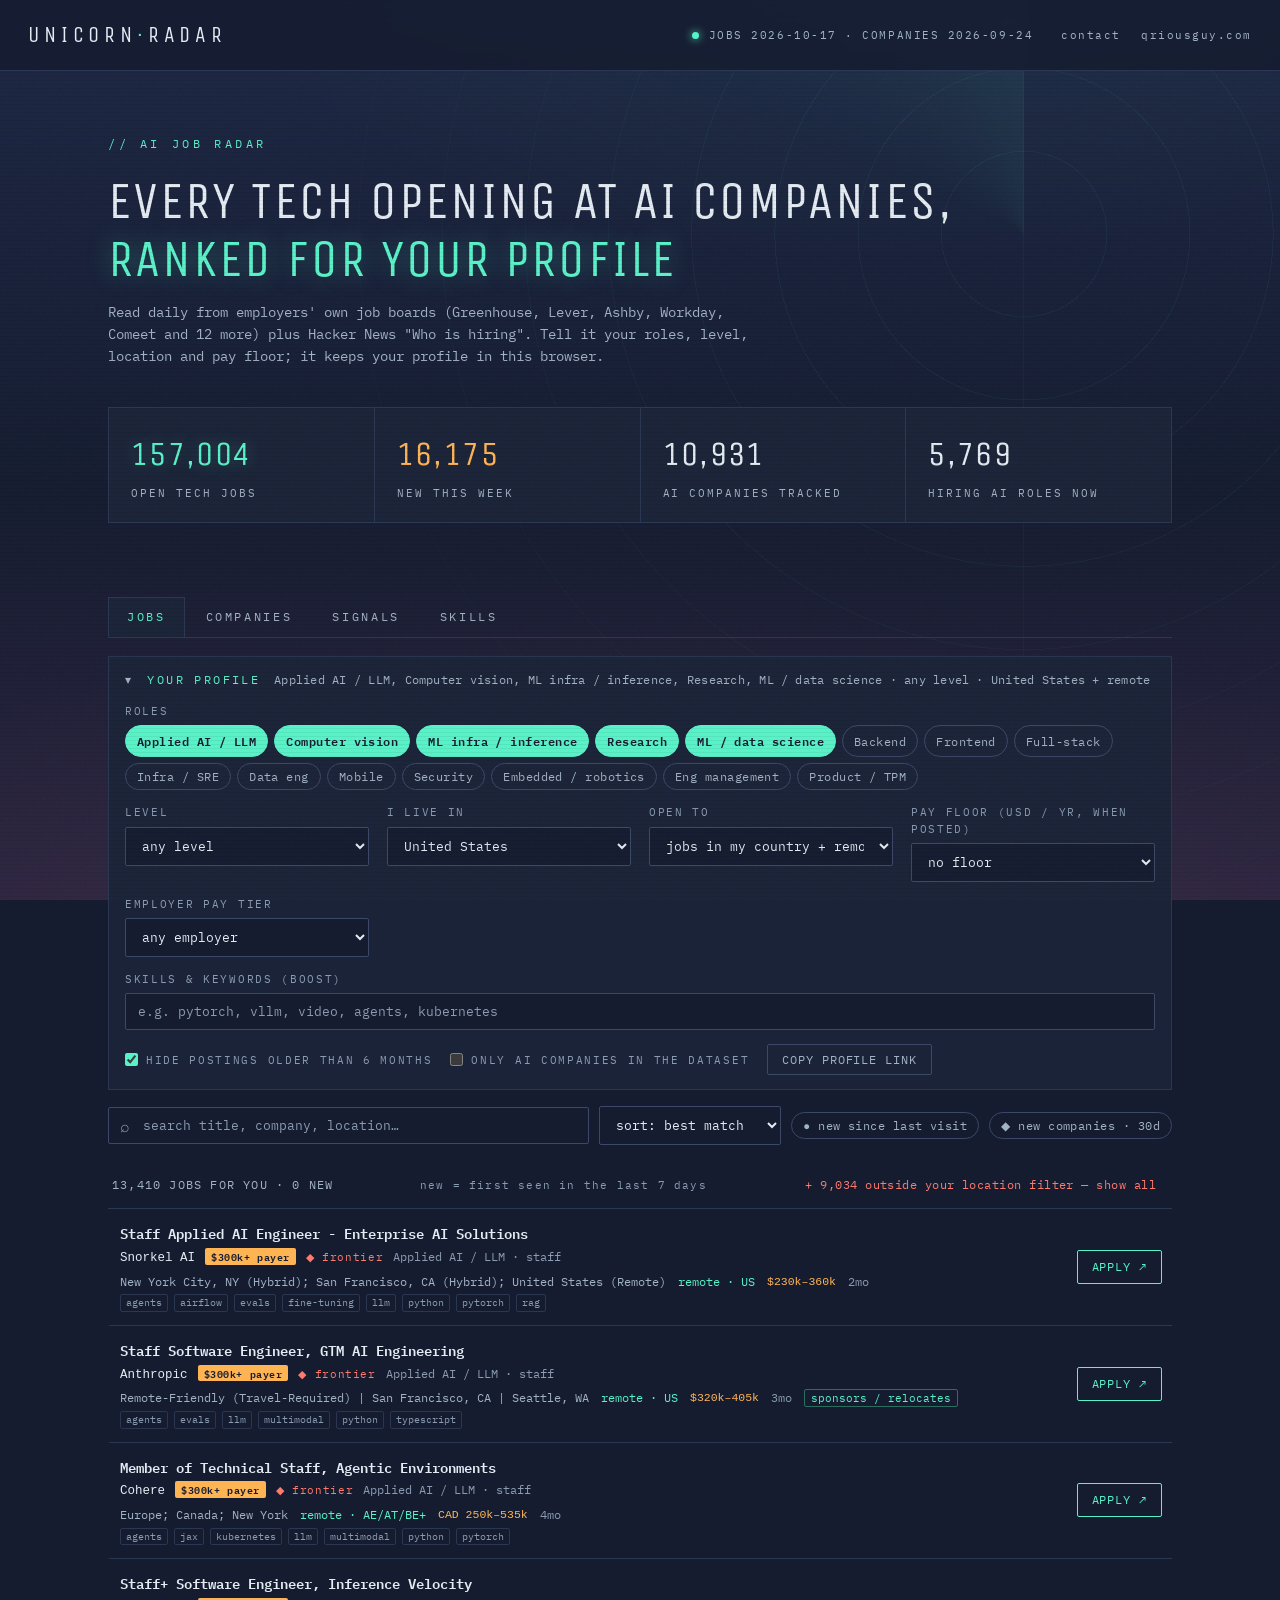
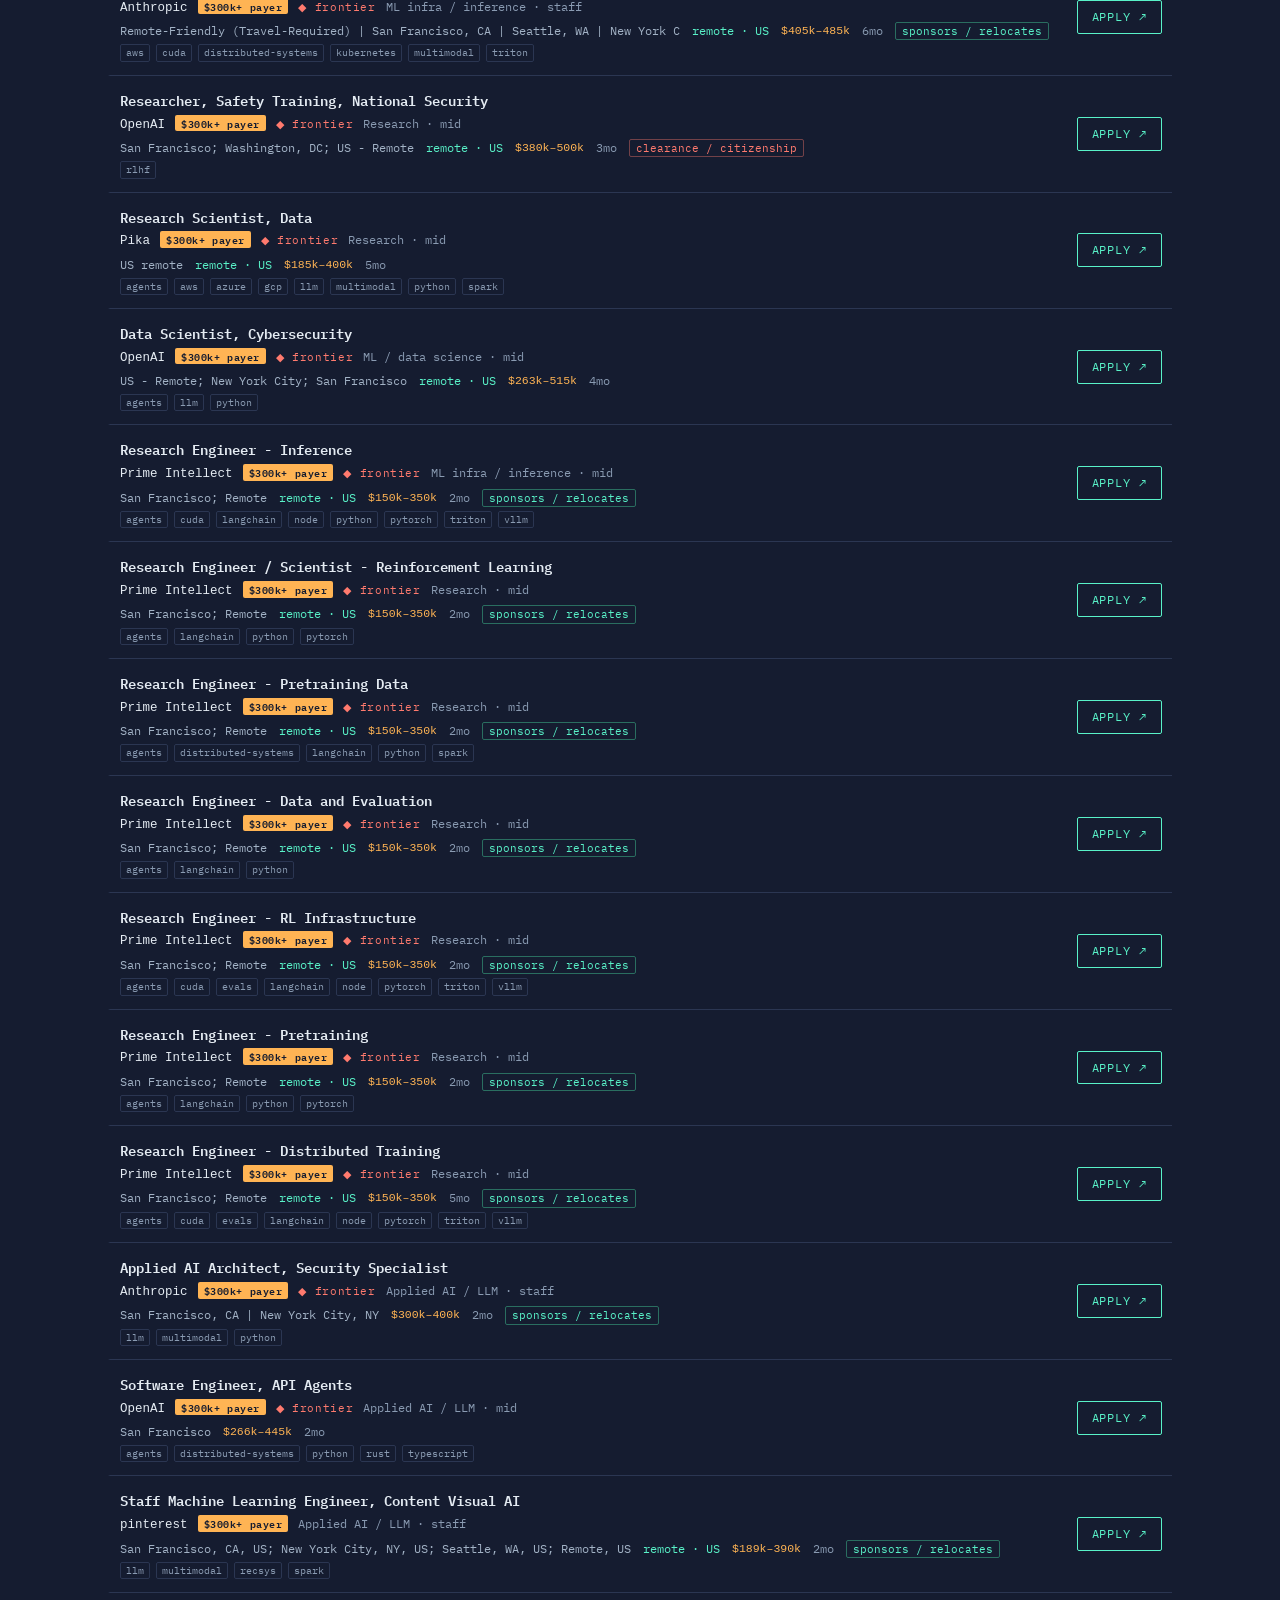
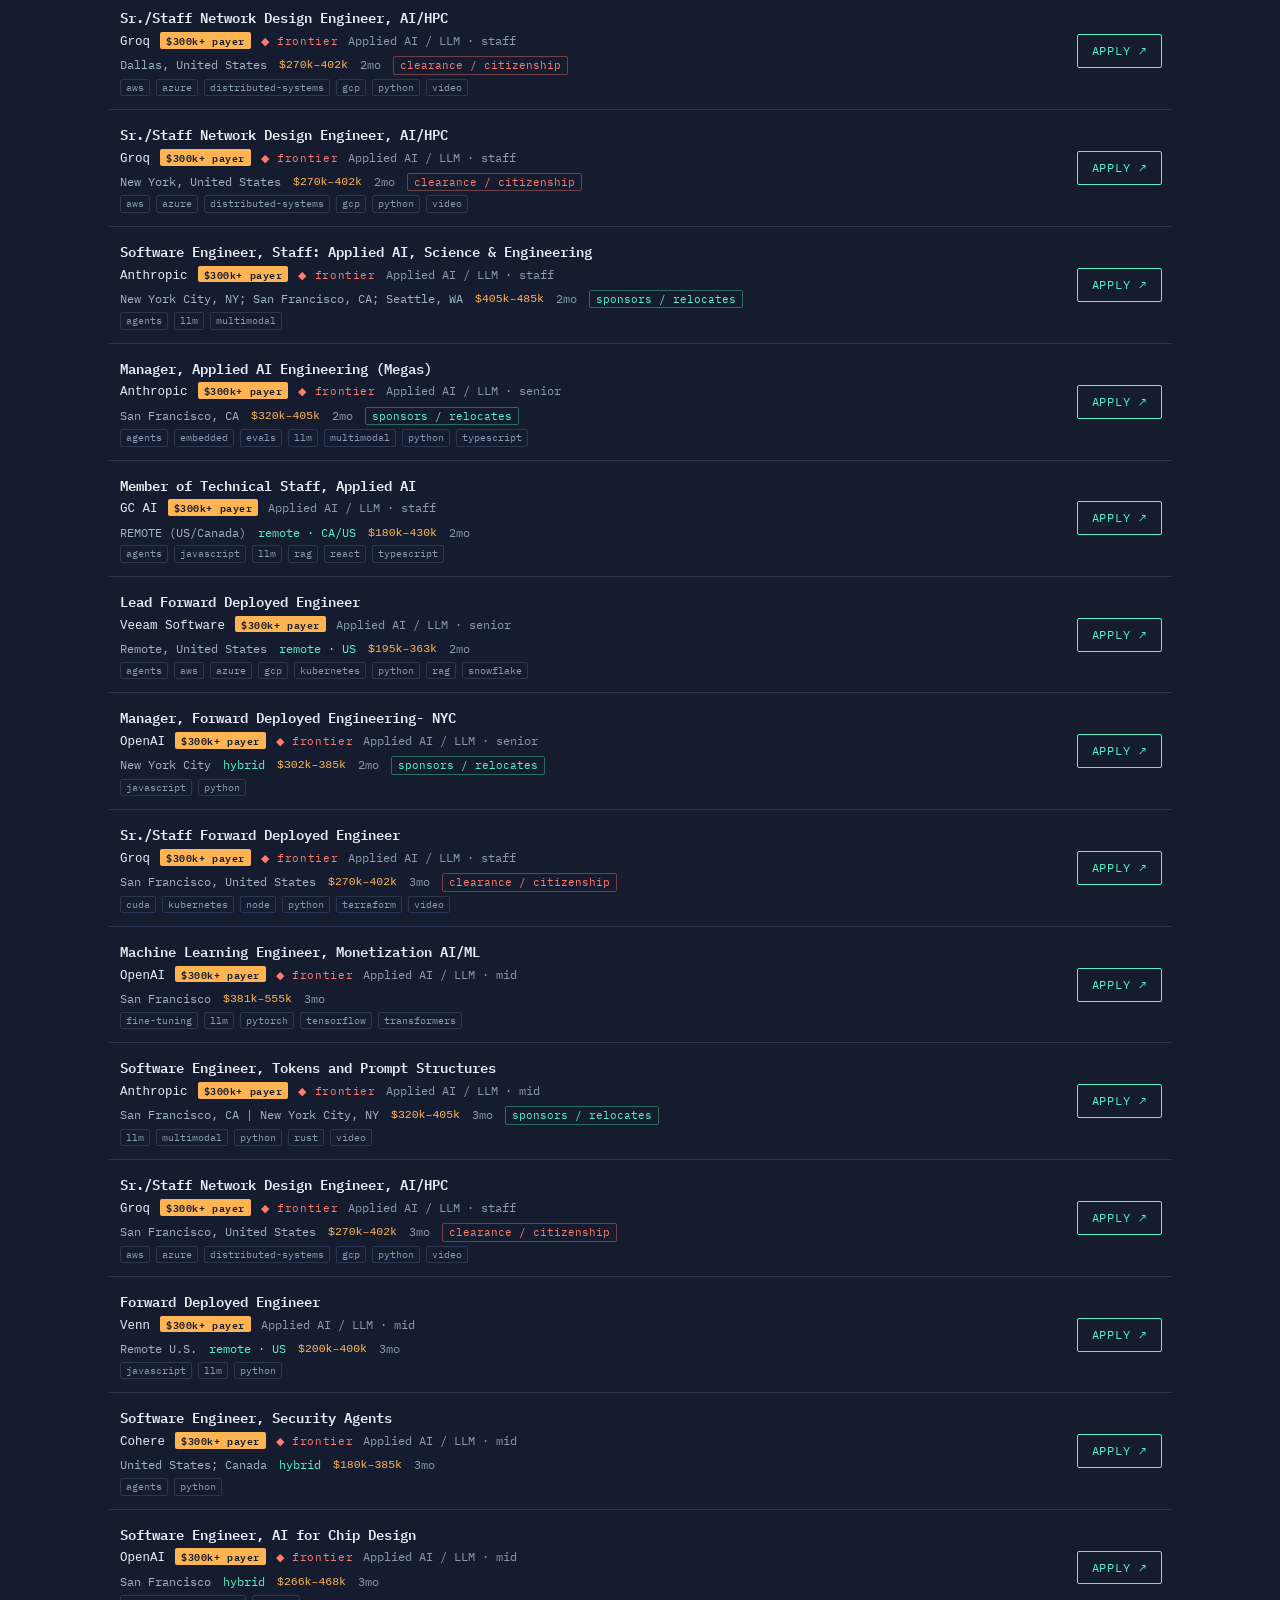
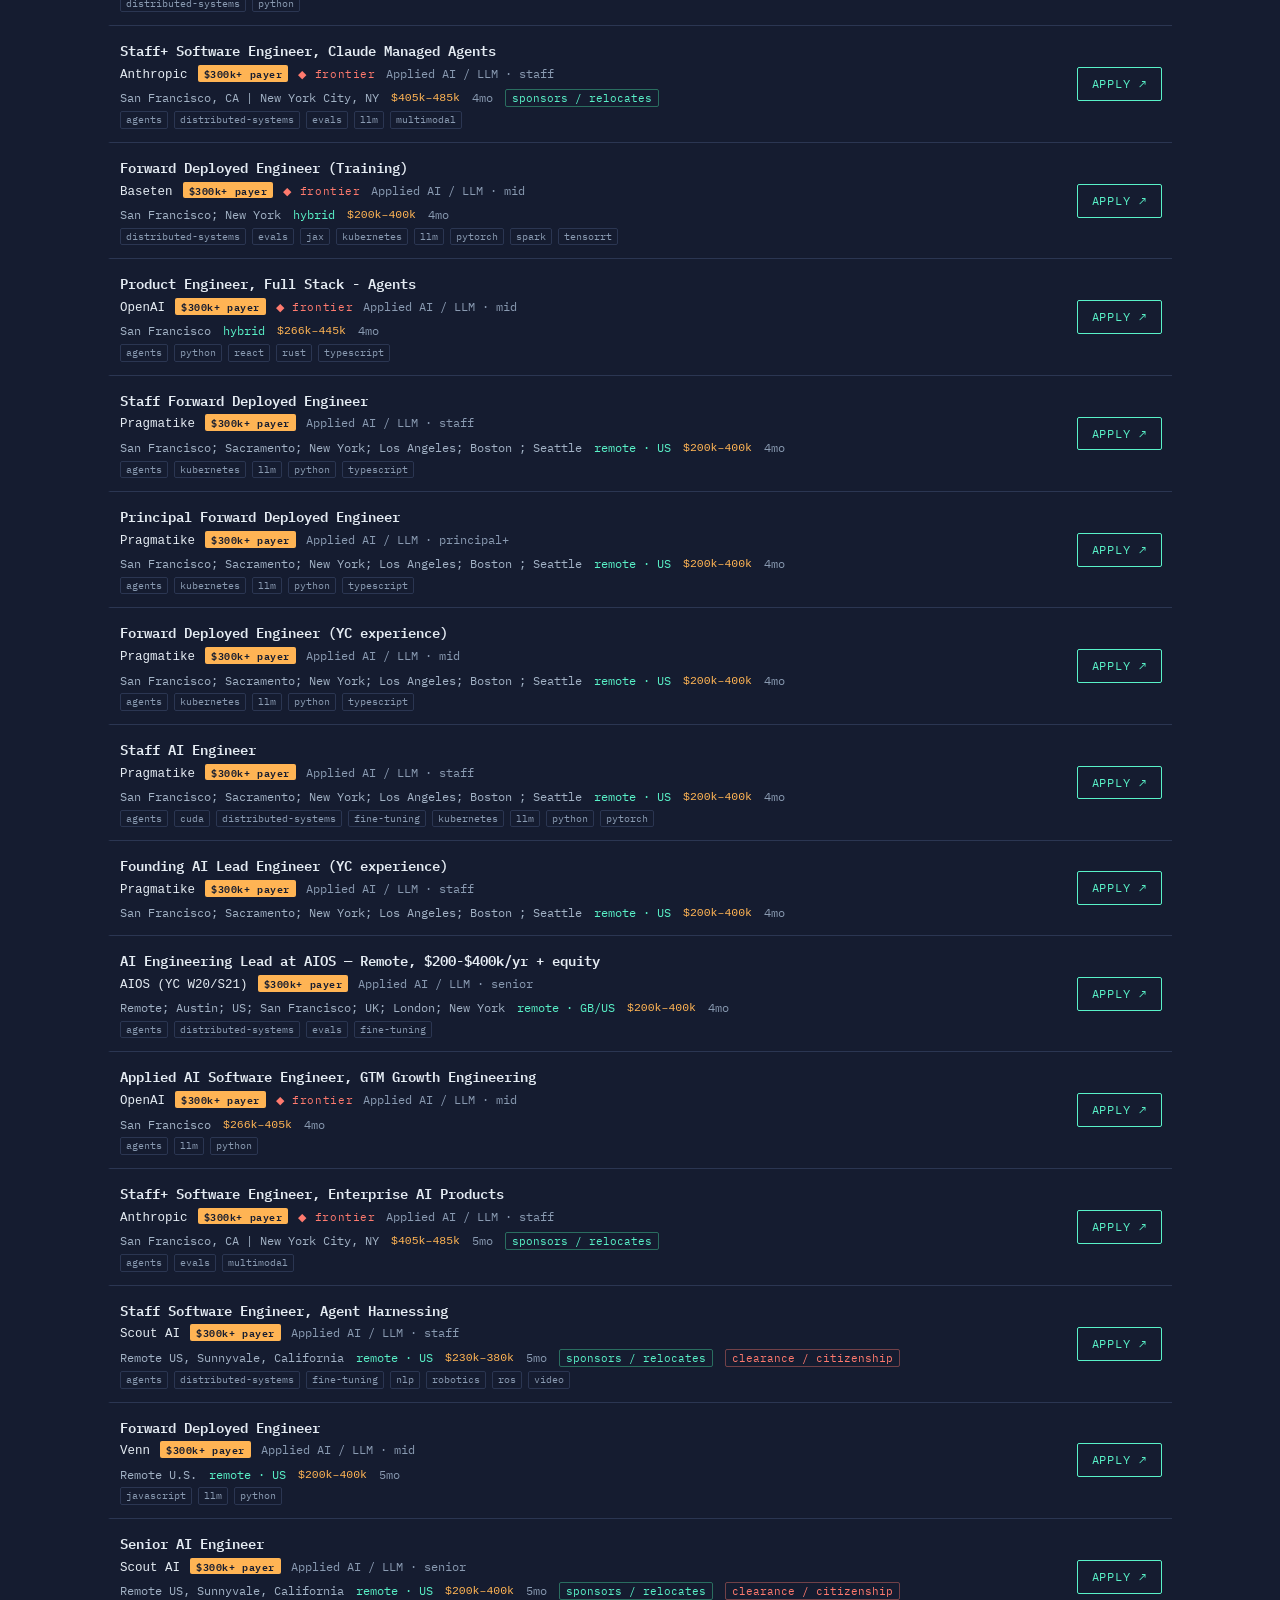
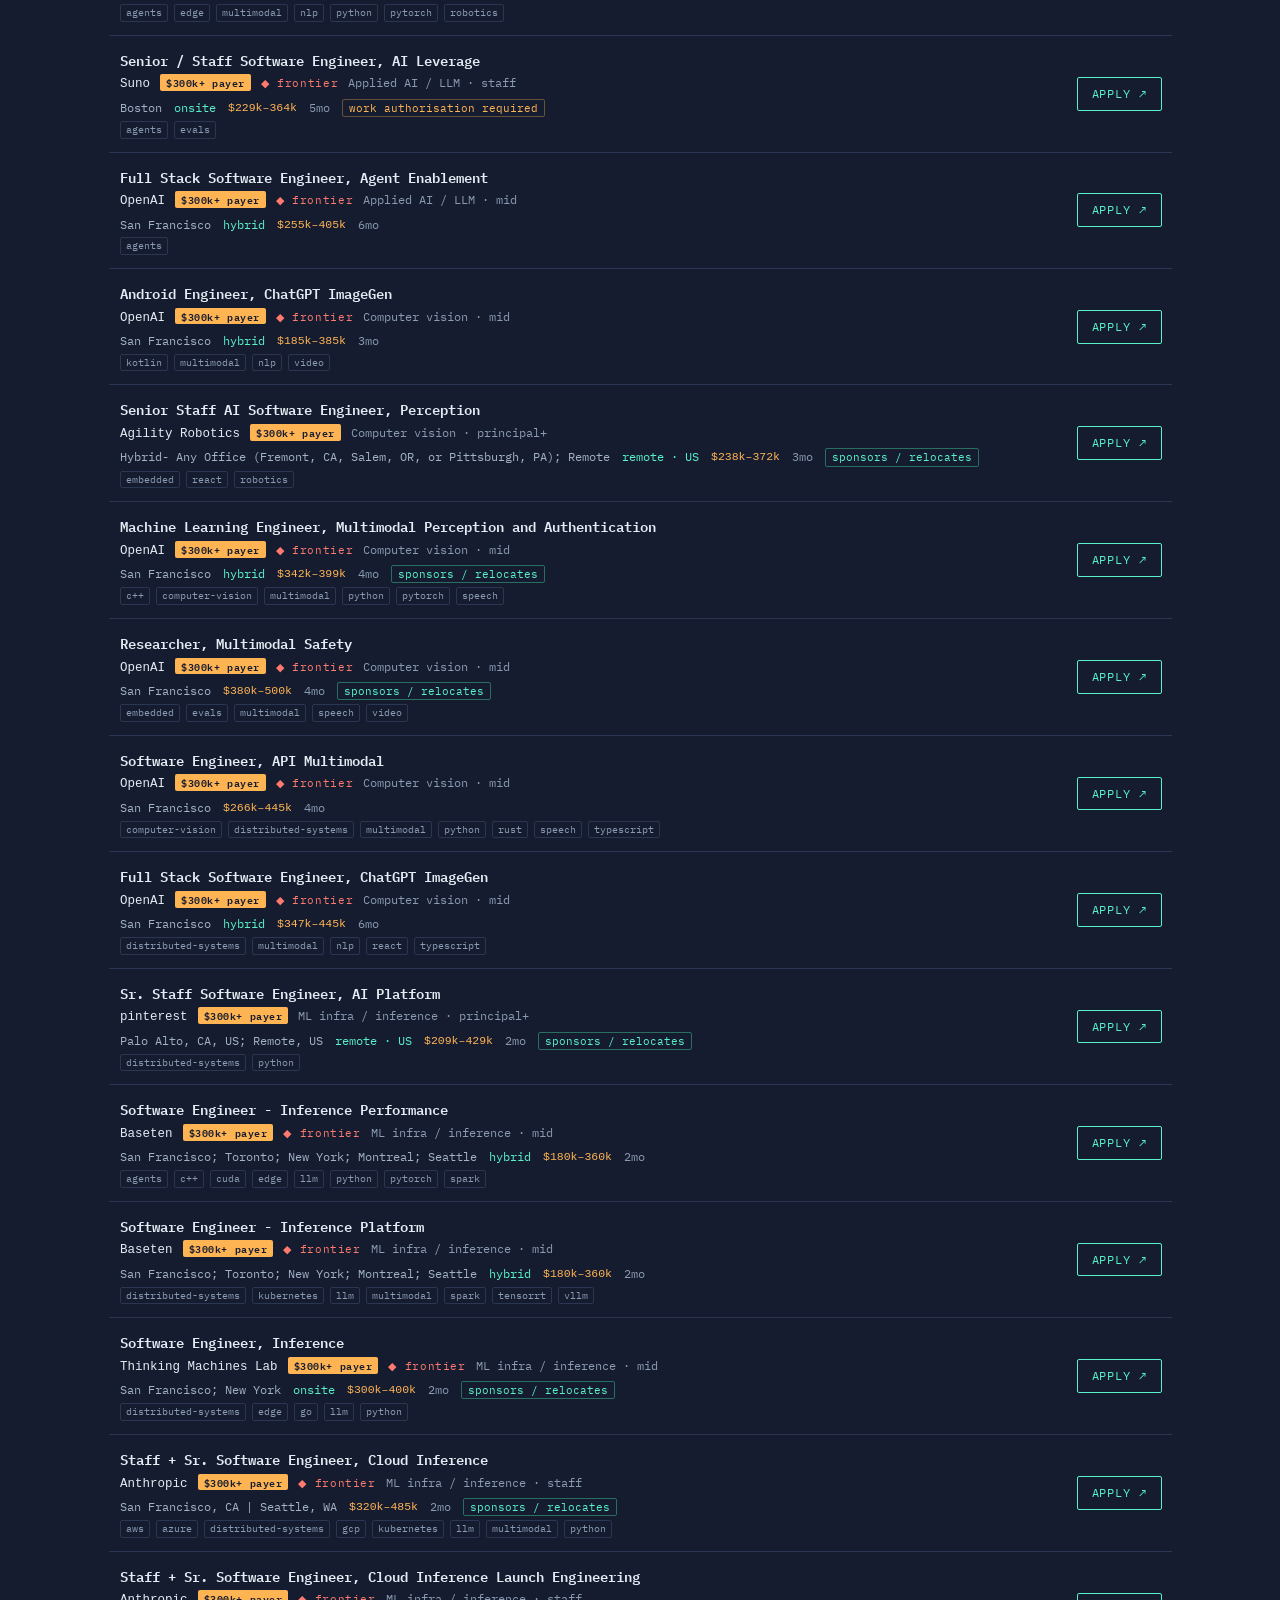
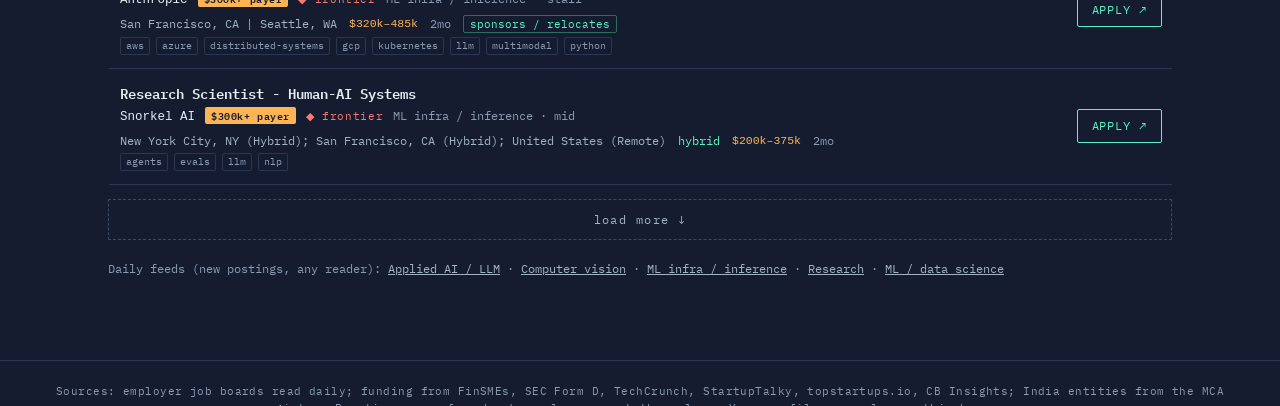
==== commit 7feee0c4: "daily jobs 2026-10-17" ====
--- a/index.html
+++ b/index.html
@@ -7,7 +7,7 @@
 <link rel="preconnect" href="https://fonts.googleapis.com">
 <link rel="preconnect" href="https://fonts.gstatic.com" crossorigin>
 <link href="https://fonts.googleapis.com/css2?family=Unica+One&family=IBM+Plex+Mono:ital,wght@0,300;0,400;0,500;0,600;1,400&display=swap" rel="stylesheet">
-<link rel="stylesheet" href="style.css?v=a654a59">
+<link rel="stylesheet" href="style.css?v=d02d553">
 <link rel="alternate" type="application/atom+xml" title="New AI engineering jobs" href="feeds/ai-applied.xml">
 <!-- Google Analytics (GA4) -->
 <script async src="https://www.googletagmanager.com/gtag/js?id=G-VEELEGZECG"></script>
@@ -131,6 +131,7 @@
         <option value="pay">sort: highest pay</option>
       </select>
       <button class="chip hot" id="new-only" type="button">● new since last visit</button>
+      <button class="chip hot" id="new-co" type="button" title="employers on a startup job board whose every technical posting is under 30 days old and whose board the Wayback Machine first saw under 90 days ago (or never)">◆ new companies · 30d</button>
     </div>
 
     <div class="results">
@@ -208,12 +209,14 @@
 
   <!-- ── SIGNALS ───────────────────────────────────────────────────────── -->
   <section class="view" id="view-signals" hidden>
-    <p class="view-intro">Things only a daily history can show: a company's first job in a new country (usually a new
+    <p class="view-intro">Things only a daily history can show: a new employer (a startup job board under 30 days
+    old that the Wayback Machine hadn't seen before), a company's first job in a new country (usually a new
     office, with founding roles), its first Staff/Principal opening, a jump in technical openings, and new Indian
     subsidiaries registered before any Indian job appears.</p>
     <div class="deck-row chips" id="sig-chips">
       <div class="chip-group">
         <button class="chip on" data-type="">all</button>
+        <button class="chip" data-type="new-board">new company</button>
         <button class="chip" data-type="new-country">new country</button>
         <button class="chip" data-type="first-staff">first Staff+ role</button>
         <button class="chip" data-type="build-out">team build-out</button>
@@ -238,6 +241,6 @@
   <p class="byline">Built by <a href="https://qriousguy.com/">Ashish Jain</a> in Bengaluru · <a href="https://qriousguy.com/projects/">Other projects</a> · <a href="contact/">Contact</a></p>
 </footer>
 
-<script src="app.js?v=a654a59"></script>
+<script src="app.js?v=d02d553"></script>
 </body>
 </html>
--- a/style.css
+++ b/style.css
@@ -357,6 +357,7 @@
 .sig-type { font-size: 10.5px; letter-spacing: .06em; color: var(--acc); }
 .sig-type.t-new-india-entity { color: var(--amber); }
 .sig-type.t-build-out { color: var(--coral); }
+.sig-type.t-new-board { color: var(--acc); }
 .sig-co b { color: var(--text); font-weight: 500; }
 .sig-detail { color: var(--dim); overflow-wrap: anywhere; }
 
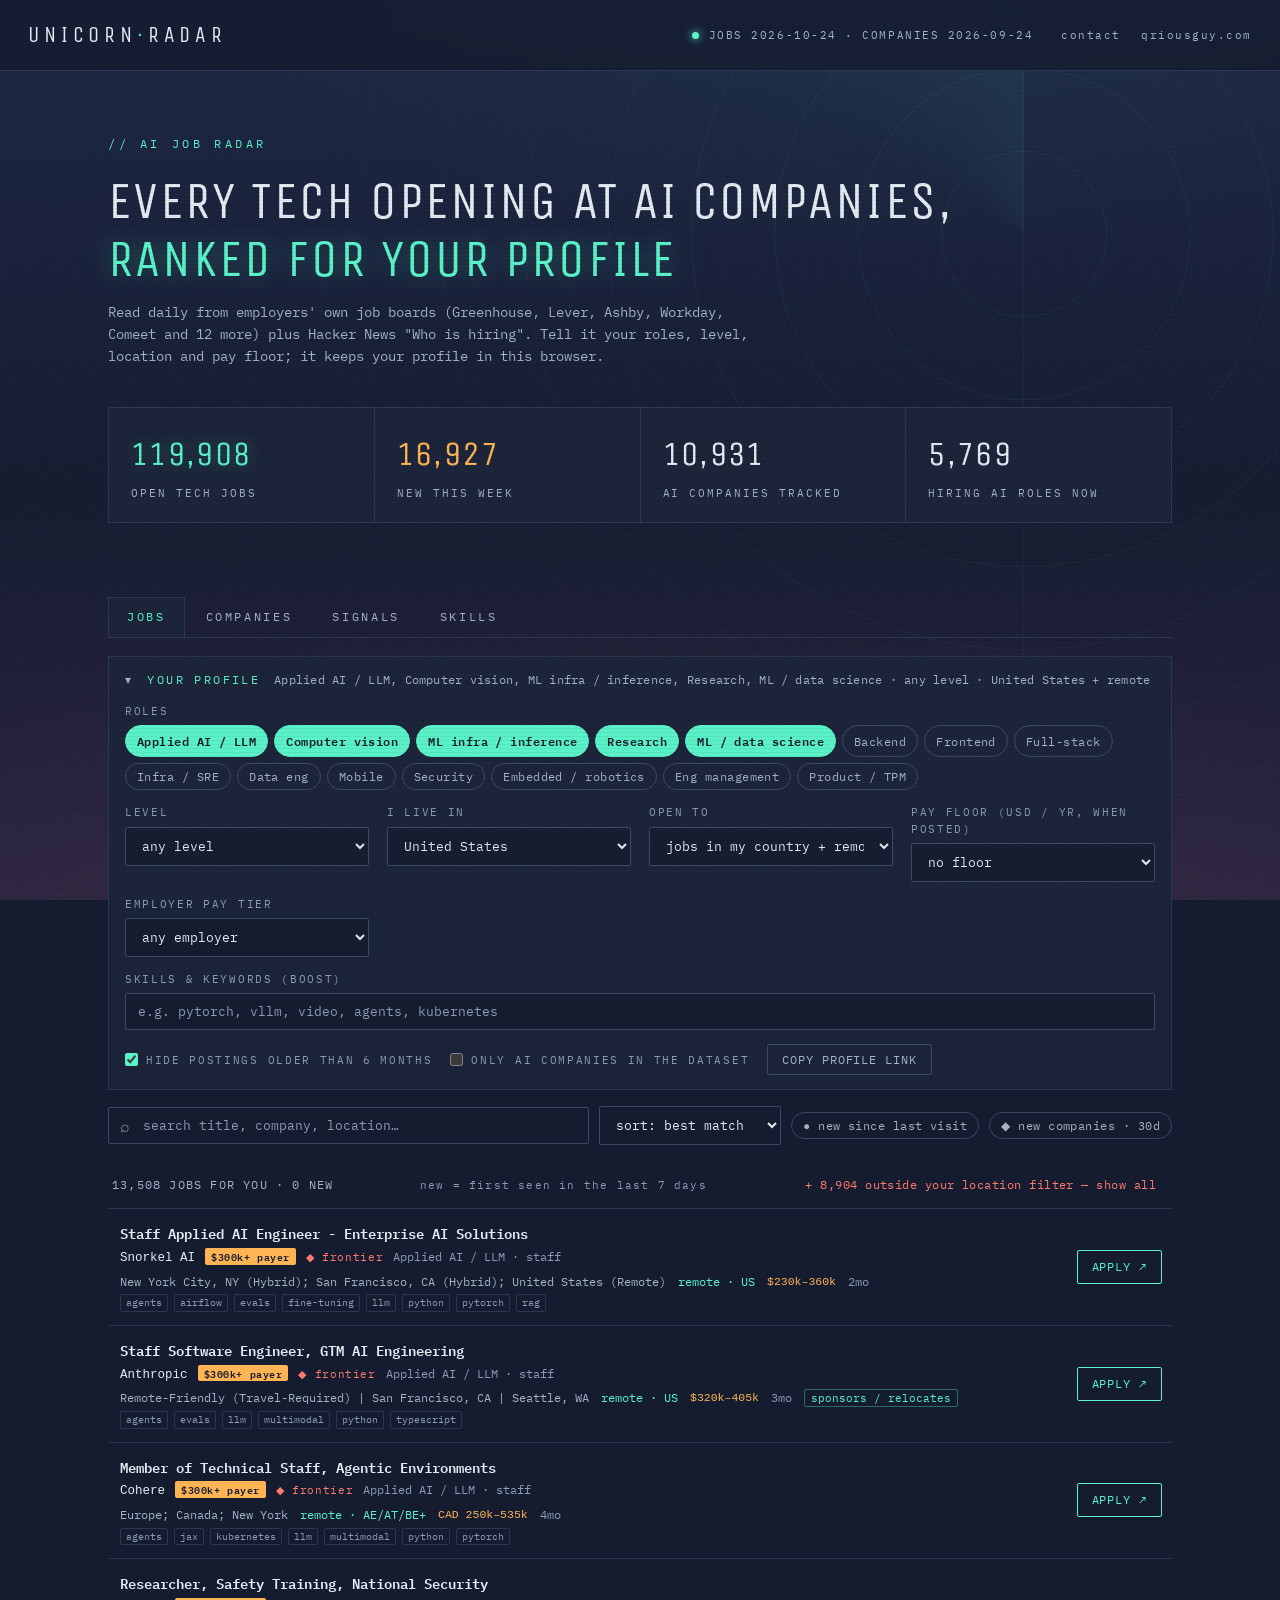
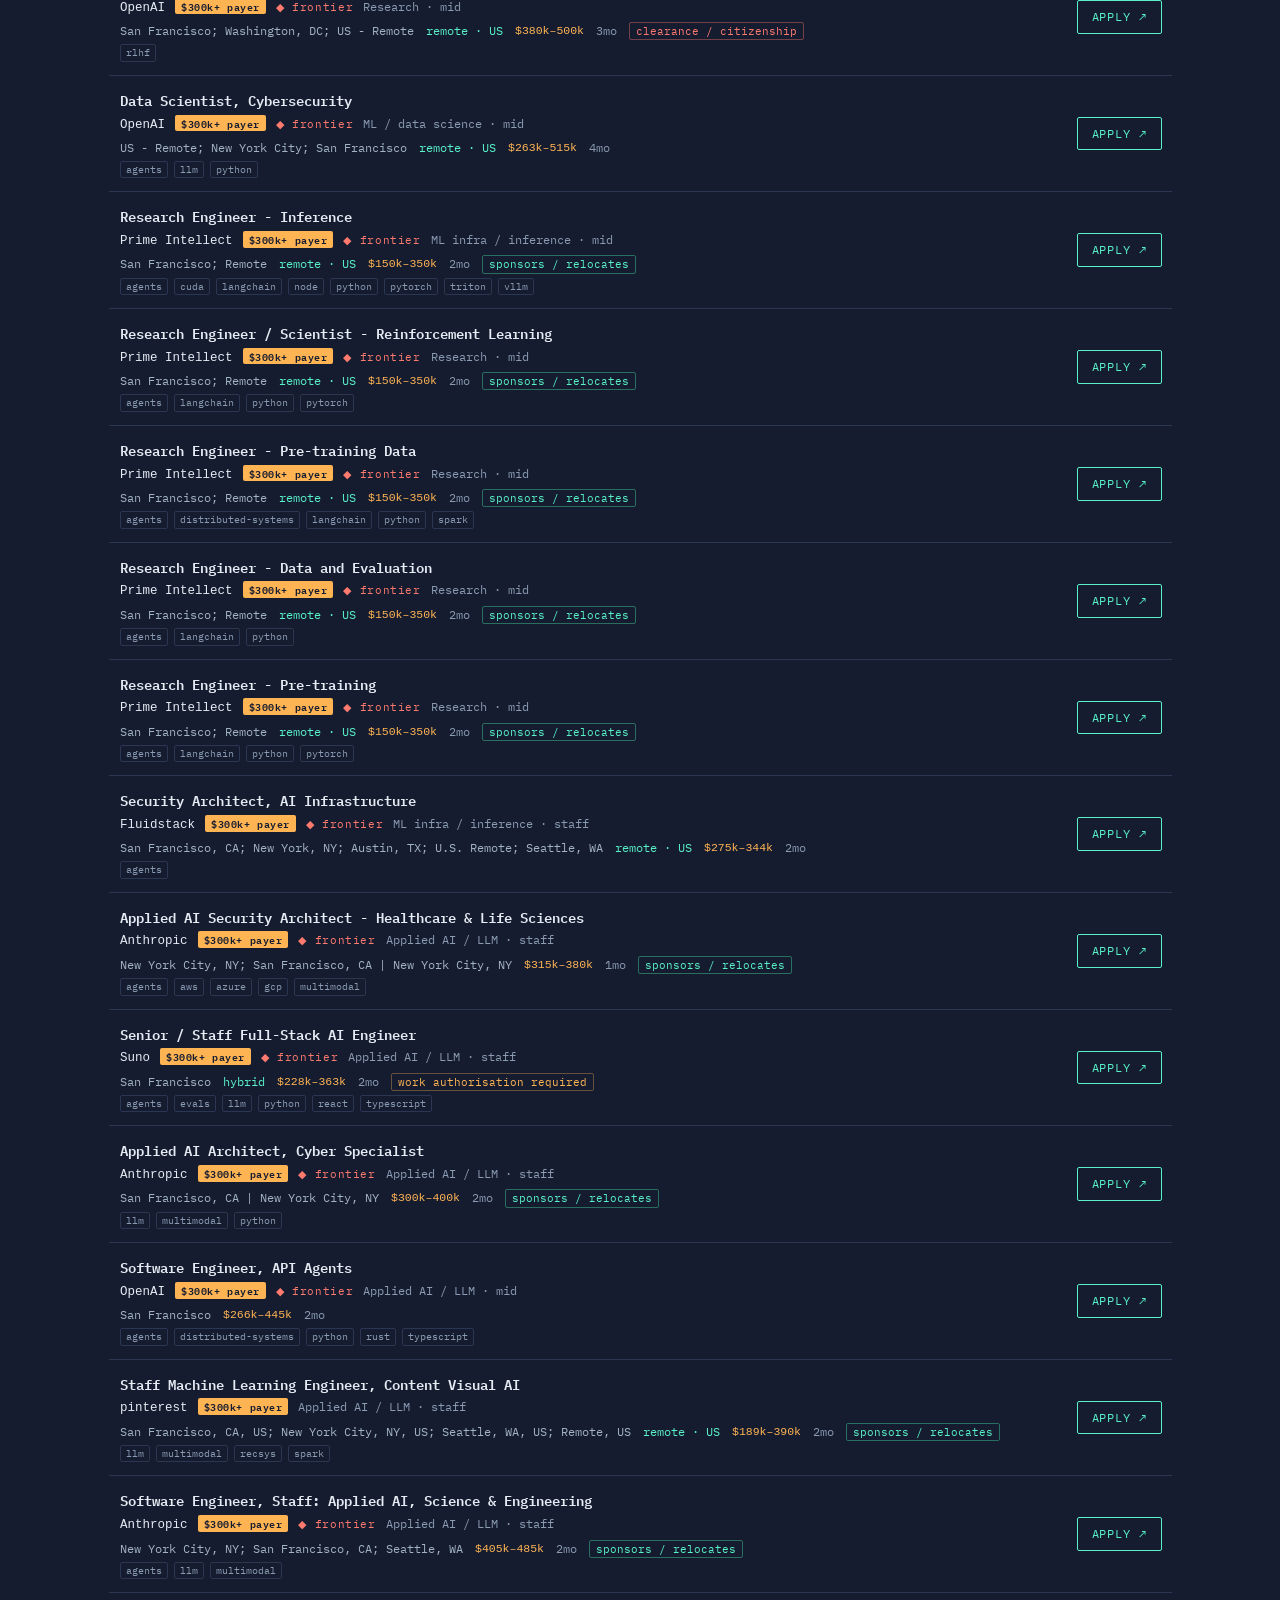
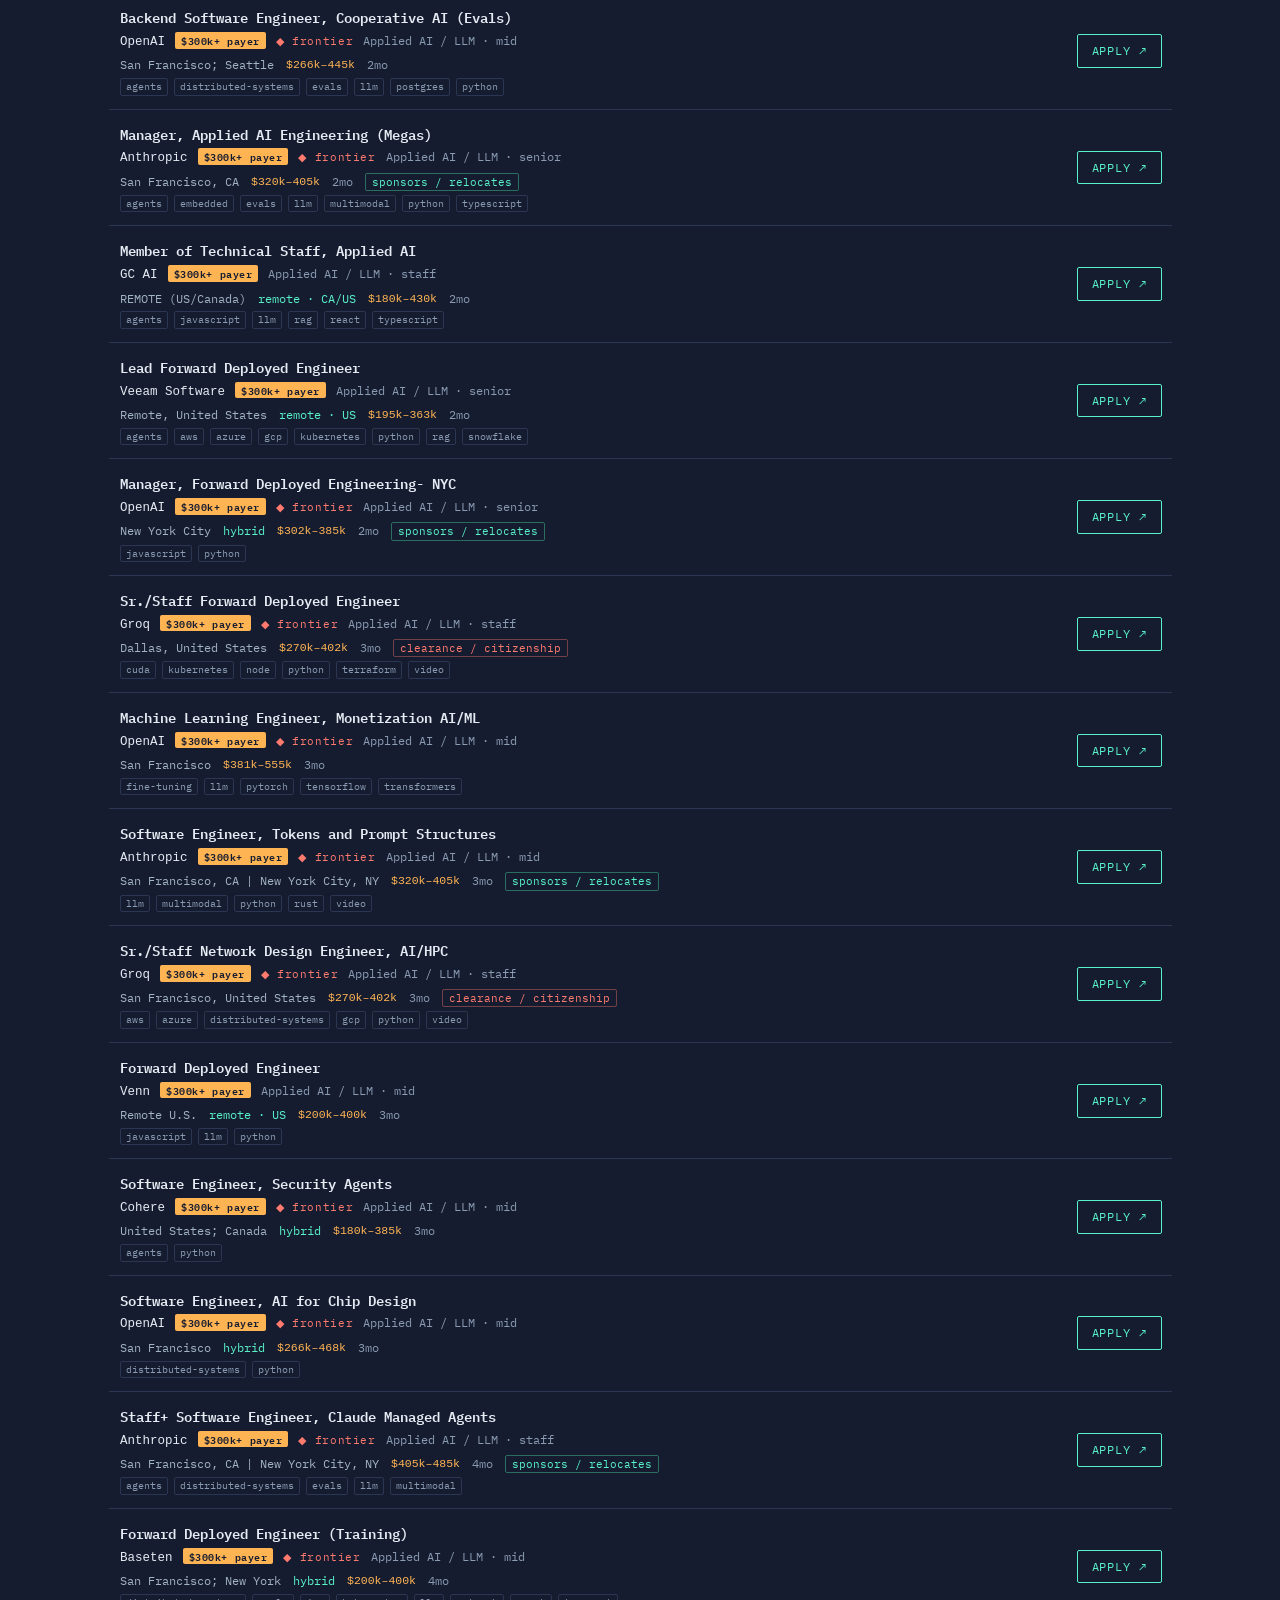
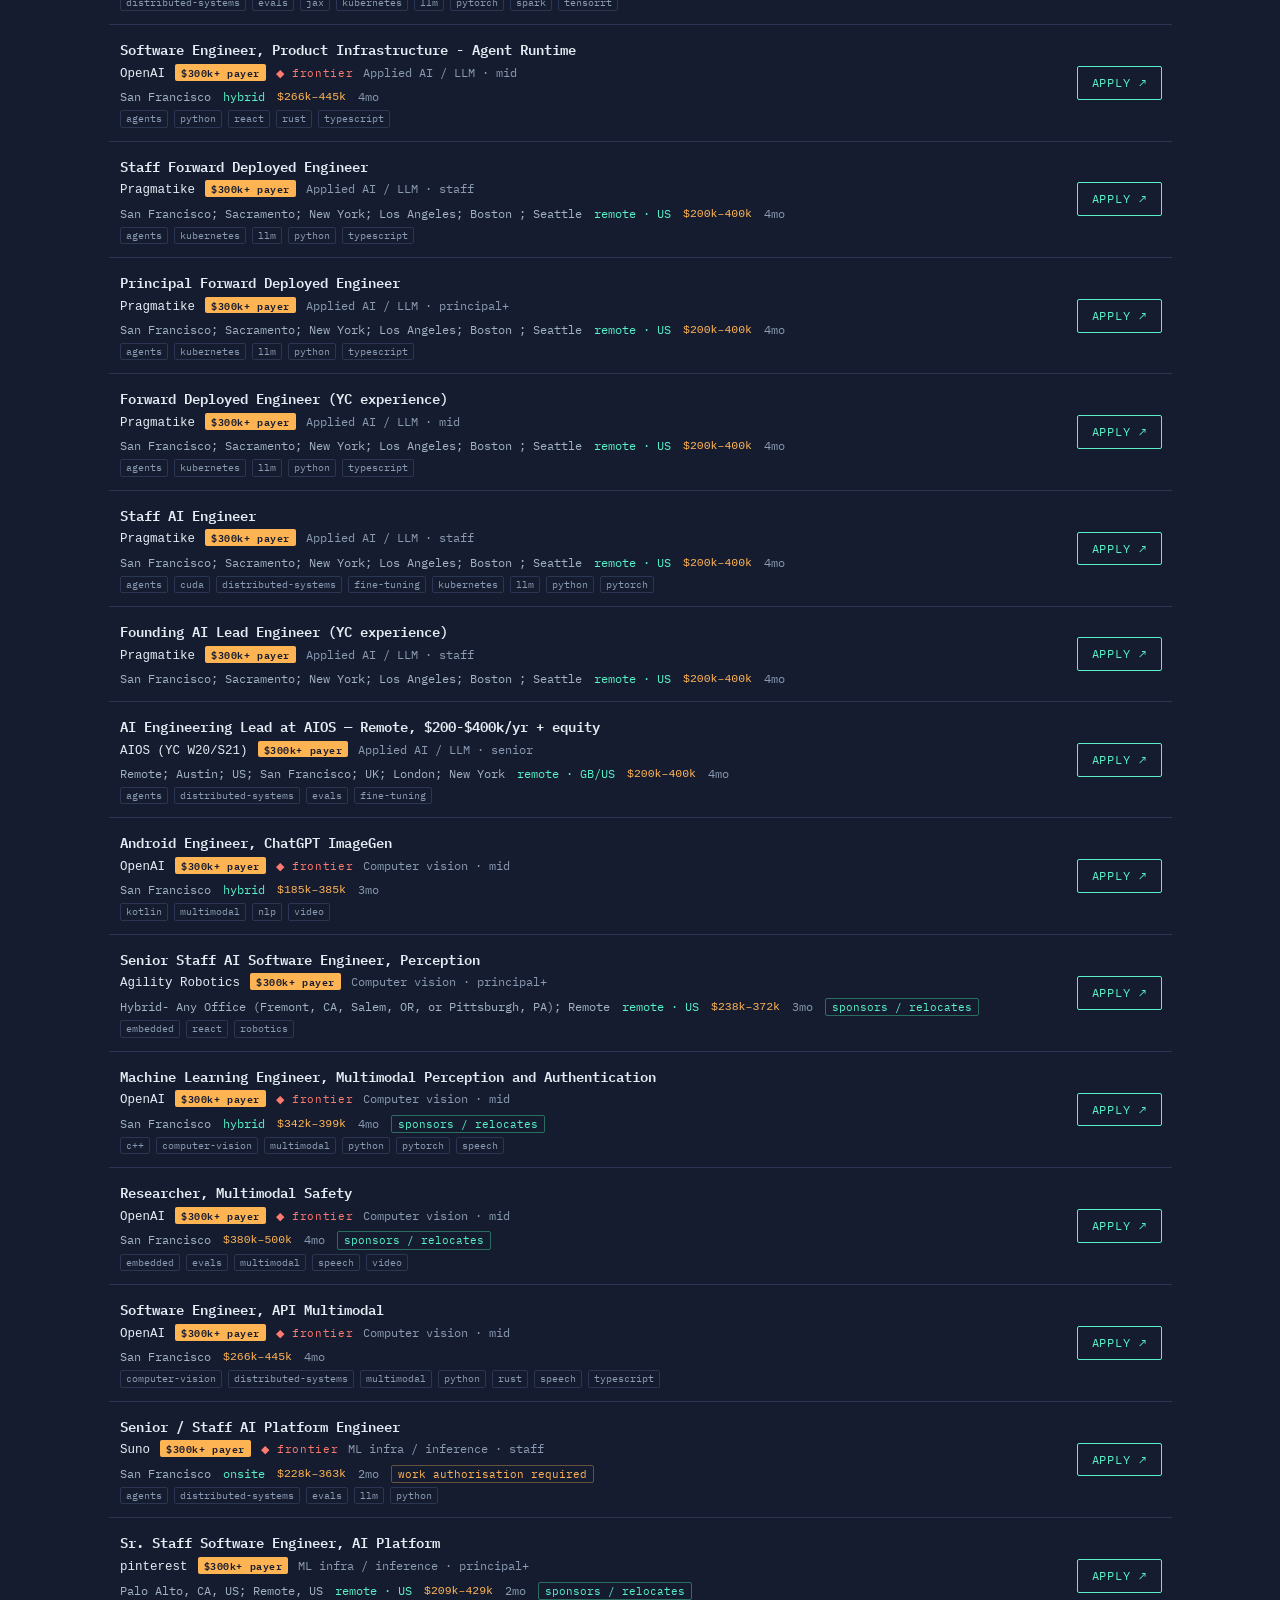
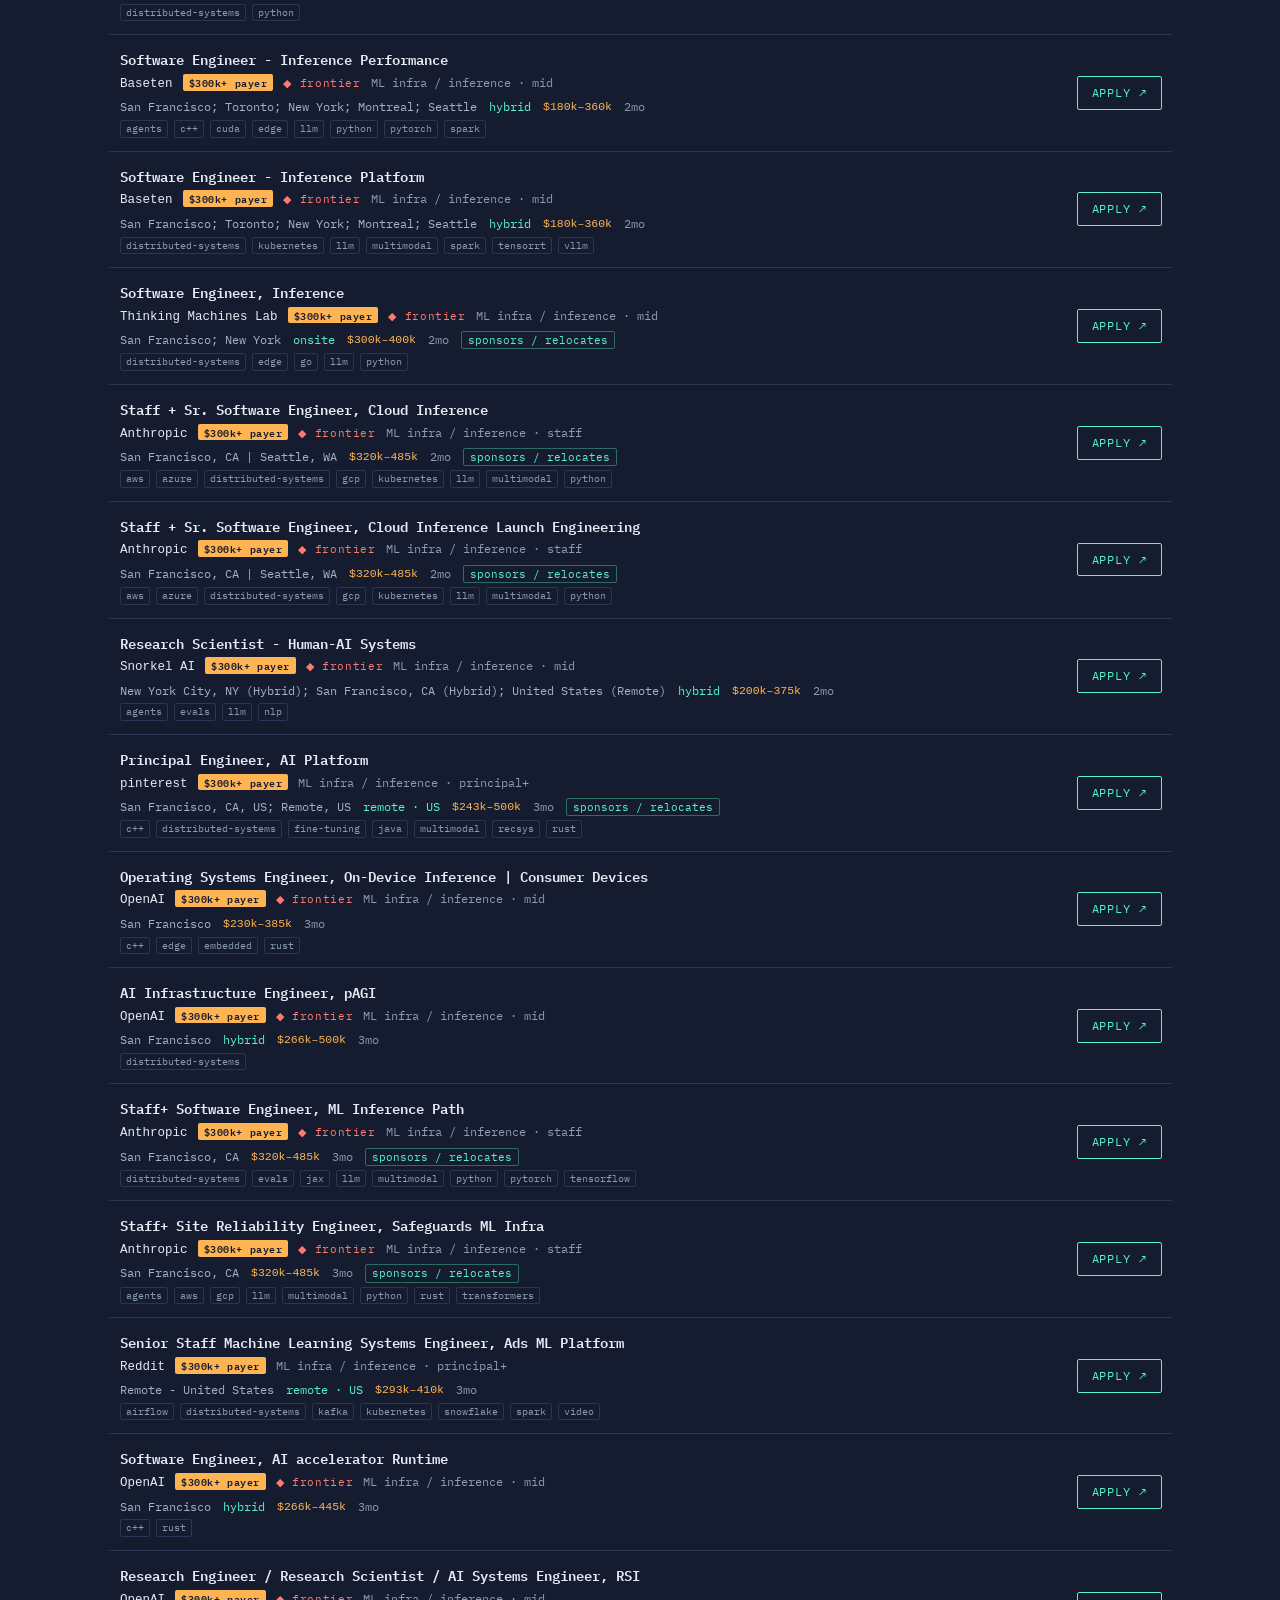
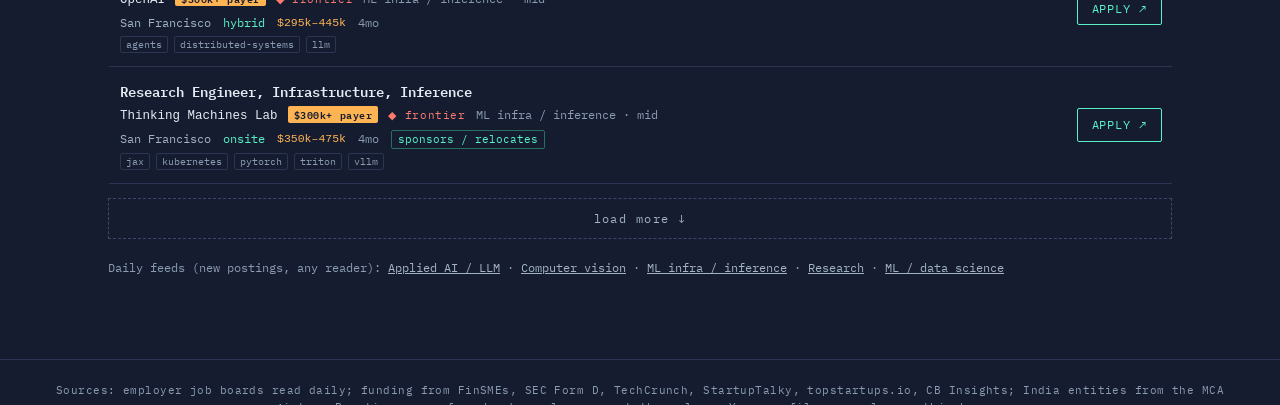
==== commit 1717b378: "daily jobs 2026-10-24" ====
--- a/index.html
+++ b/index.html
@@ -7,7 +7,7 @@
 <link rel="preconnect" href="https://fonts.googleapis.com">
 <link rel="preconnect" href="https://fonts.gstatic.com" crossorigin>
 <link href="https://fonts.googleapis.com/css2?family=Unica+One&family=IBM+Plex+Mono:ital,wght@0,300;0,400;0,500;0,600;1,400&display=swap" rel="stylesheet">
-<link rel="stylesheet" href="style.css?v=d02d553">
+<link rel="stylesheet" href="style.css?v=32821d4">
 <link rel="alternate" type="application/atom+xml" title="New AI engineering jobs" href="feeds/ai-applied.xml">
 <!-- Google Analytics (GA4) -->
 <script async src="https://www.googletagmanager.com/gtag/js?id=G-VEELEGZECG"></script>
@@ -241,6 +241,6 @@
   <p class="byline">Built by <a href="https://qriousguy.com/">Ashish Jain</a> in Bengaluru · <a href="https://qriousguy.com/projects/">Other projects</a> · <a href="contact/">Contact</a></p>
 </footer>
 
-<script src="app.js?v=d02d553"></script>
+<script src="app.js?v=32821d4"></script>
 </body>
 </html>
